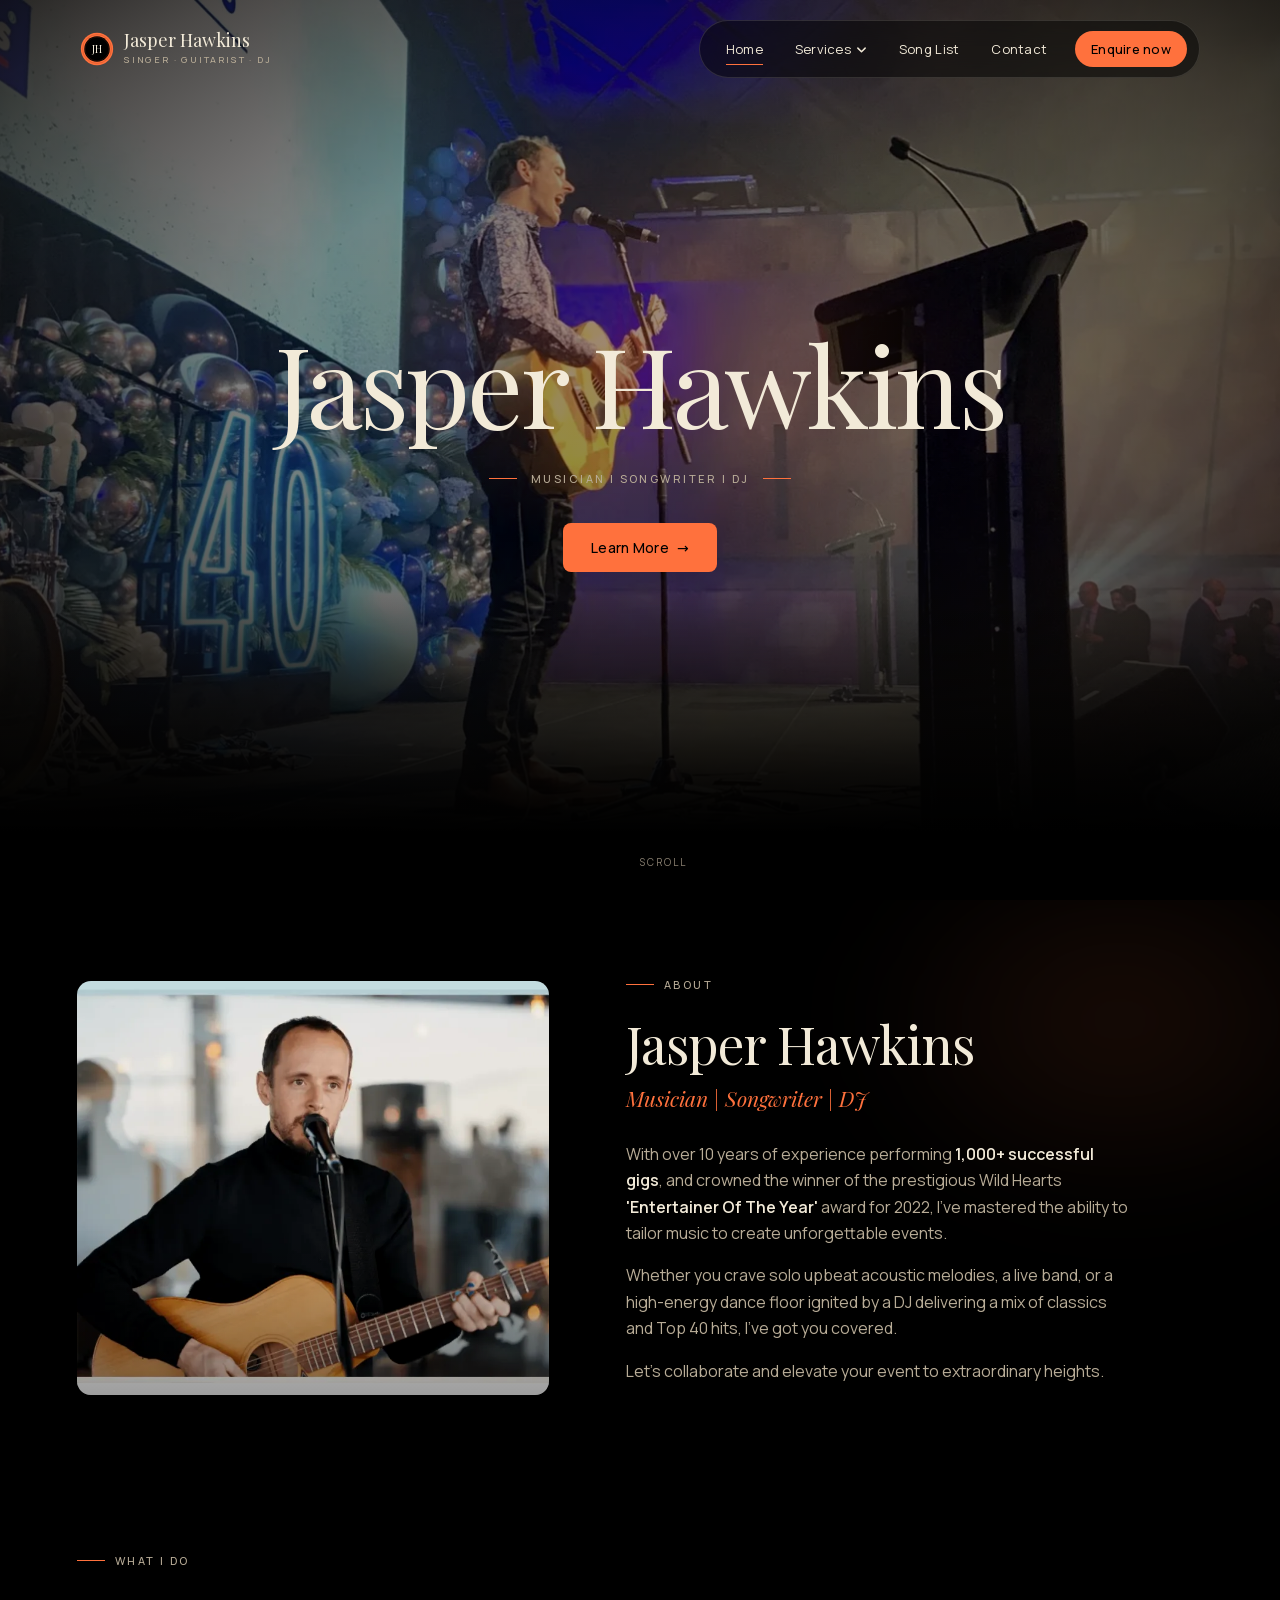
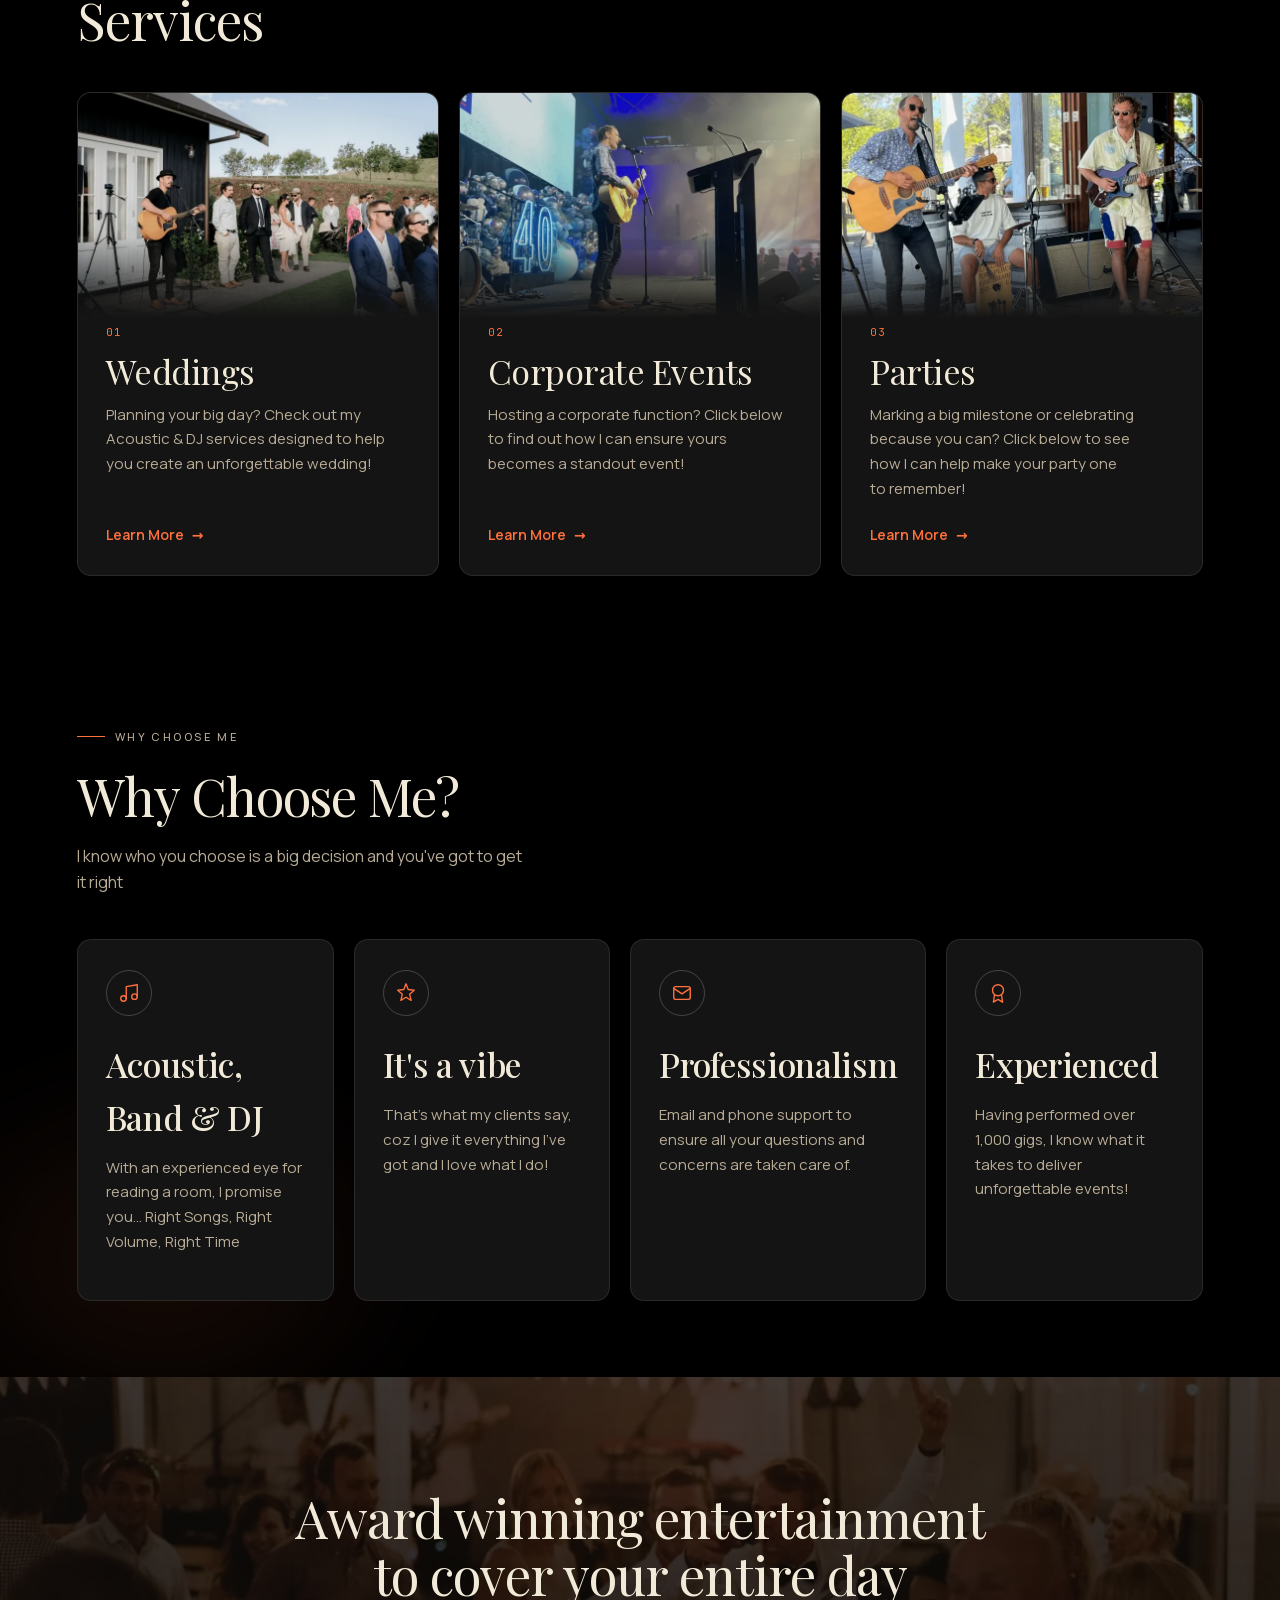
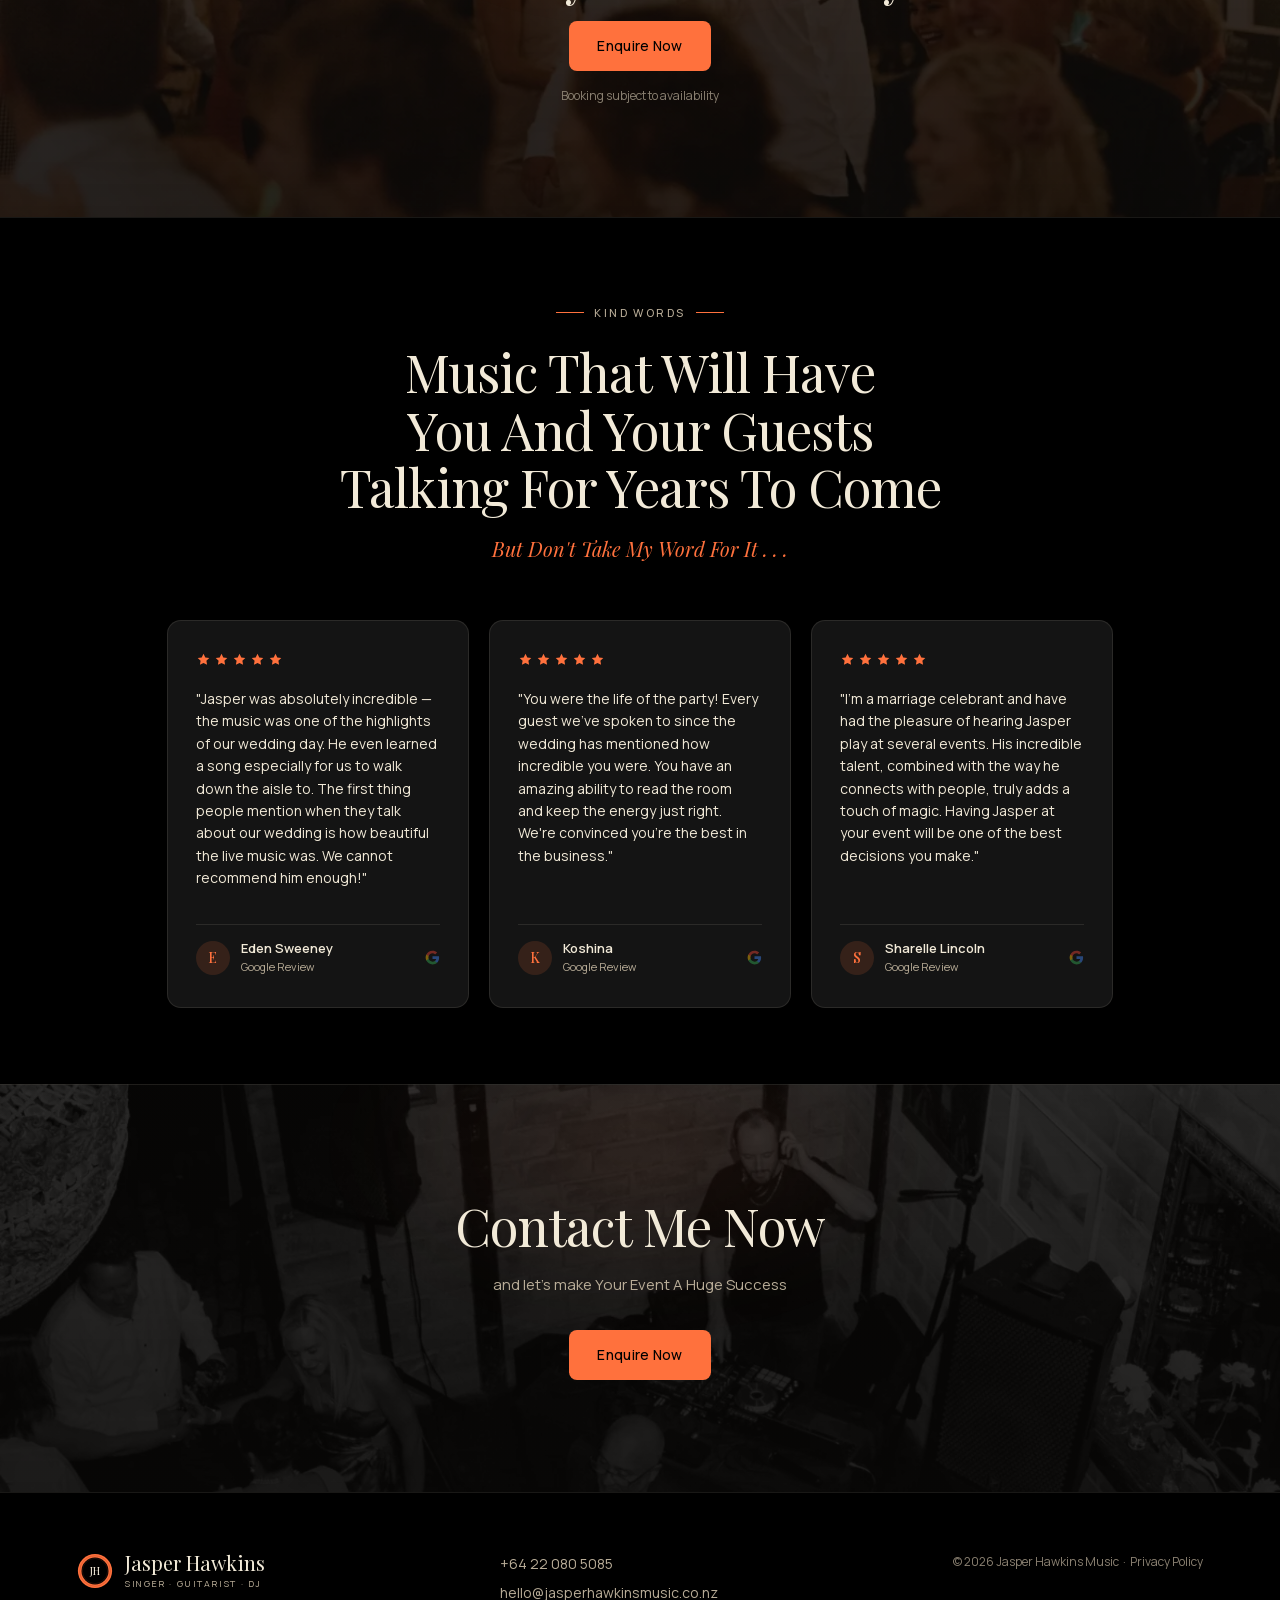
==== index.html @ 2e458d3f "Fire SubmitApplication alongside Lead on enquiry Events Manager shows a SubmitApplication event on t" ====
<!DOCTYPE html>
<html lang="en">
<head>
  <meta charset="UTF-8">
  <meta name="viewport" content="width=device-width, initial-scale=1.0">
  <title>Jasper Hawkins Music · Musician | Songwriter | DJ</title>
  <meta name="description" content="Live wedding and event music across Auckland and New Zealand — solo acoustic, guitar and vocals, plus DJ sets to keep the dance floor full. Check your date.">
  <link rel="canonical" href="https://www.jasperhawkinsmusic.co.nz/">
  <meta property="og:type" content="website">
  <meta property="og:site_name" content="Jasper Hawkins Music">
  <meta property="og:title" content="Jasper Hawkins Music · Musician | Songwriter | DJ">
  <meta property="og:description" content="Live wedding and event music across Auckland and New Zealand — solo acoustic, guitar and vocals, plus DJ sets to keep the dance floor full. Check your date.">
  <meta property="og:url" content="https://www.jasperhawkinsmusic.co.nz/">
  <meta property="og:image" content="https://www.jasperhawkinsmusic.co.nz/assets/photos/jas-acoustic-mudbrick.webp">
  <meta property="og:locale" content="en_NZ">
  <meta name="twitter:card" content="summary_large_image">
  <meta name="twitter:title" content="Jasper Hawkins Music · Musician | Songwriter | DJ">
  <meta name="twitter:description" content="Live wedding and event music across Auckland and New Zealand — solo acoustic, guitar and vocals, plus DJ sets to keep the dance floor full. Check your date.">
  <meta name="twitter:image" content="https://www.jasperhawkinsmusic.co.nz/assets/photos/jas-acoustic-mudbrick.webp">
  <link rel="icon" href="/favicon.svg" type="image/svg+xml">
  <link rel="preload" as="image" href="assets/photos/oldsite/corporate-hero.webp" fetchpriority="high">
  <link rel="stylesheet" href="assets/colors_and_type.css?v=4">
  <link rel="stylesheet" href="assets/design-system.css?v=4">
  <style>

    *, *::before, *::after { box-sizing: border-box; margin: 0; padding: 0; }
    .skip-link {
      position: absolute; left: -9999px; top: 0; z-index: 999;
      background: var(--ember); color: #fff; font-family: var(--font-sans);
      font-size: 14px; font-weight: 600; padding: 12px 20px;
      border-radius: 0 0 8px 0; text-decoration: none;
    }
    .skip-link:focus { left: 0; }
    html { scroll-behavior: smooth; -webkit-text-size-adjust: 100%; text-size-adjust: 100%; }
    body { background: var(--ink); }

    /* ── Nav ─────────────────────────────────────────────────── */
    .site-nav {
      position: fixed;
      top: 0; left: 0; right: 0;
      z-index: 100;
      padding: 16px 24px;
      display: flex;
      justify-content: space-between;
      align-items: center;
      will-change: transform;
      transition: transform 260ms cubic-bezier(.4,0,.2,1),
                  opacity 260ms cubic-bezier(.4,0,.2,1),
                  background var(--dur) var(--ease),
                  backdrop-filter var(--dur) var(--ease);
    }
    .site-nav.scrolled {
      background: rgba(12, 10, 8, 0.92);
      backdrop-filter: blur(20px);
      -webkit-backdrop-filter: blur(20px);
      border-bottom: 1px solid var(--hairline);
    }
    #site-nav.nav-hidden {
      transform: translateY(-115%);
      opacity: 0;
      pointer-events: none;
    }
    .float-cta {
      position: fixed;
      bottom: 24px; right: 24px;
      z-index: 95;
      display: inline-flex; align-items: center; gap: 8px;
      padding: 13px 22px;
      background: var(--ember); color: var(--ink);
      font-family: var(--font-sans); font-size: 14px; font-weight: 600;
      border-radius: var(--r-pill);
      box-shadow: var(--shadow-float, 0 10px 30px rgba(255,113,61,0.42));
      text-decoration: none;
      opacity: 0; transform: translateY(14px); pointer-events: none;
      transition: opacity .32s ease, transform .32s cubic-bezier(.4,0,.2,1), background .18s;
    }
    .float-cta.show { opacity: 1; transform: none; pointer-events: auto; }
    .float-cta:hover { background: var(--ember-glow); }
    @media (max-width: 600px) {
      .float-cta { bottom: 18px; right: 18px; padding: 12px 20px; font-size: 13px; }
    }
    @media (prefers-reduced-motion: reduce) {
      .site-nav { transition: background var(--dur) var(--ease), backdrop-filter var(--dur) var(--ease); }
    }
    .nav-brand {
      display: flex;
      align-items: center;
      gap: 10px;
      text-decoration: none;
      color: var(--bone);
      position: relative;
      z-index: 101;
    }
    .nav-wordmark {
      font-family: var(--font-serif);
      font-weight: 400;
      font-size: 16px;
      line-height: 1;
      color: var(--bone);
    }
    .nav-descriptor {
      font-family: var(--font-sans);
      font-size: 8px;
      letter-spacing: 0.2em;
      text-transform: uppercase;
      color: var(--bone-mute);
      font-weight: 500;
      margin-top: 4px;
    }
    .nav-hamburger {
      background: none;
      border: none;
      padding: 8px;
      cursor: pointer;
      display: flex;
      flex-direction: column;
      gap: 5px;
      touch-action: manipulation;
      position: relative;
      z-index: 101;
    }
    .nav-hamburger span {
      display: block;
      width: 24px;
      height: 1.5px;
      background: var(--bone);
      border-radius: 1px;
      transition: transform 280ms var(--ease), opacity 200ms var(--ease);
    }
    .nav-hamburger.is-open span:nth-child(1) { transform: translateY(6.5px) rotate(45deg); }
    .nav-hamburger.is-open span:nth-child(2) { opacity: 0; transform: scaleX(0); }
    .nav-hamburger.is-open span:nth-child(3) { transform: translateY(-6.5px) rotate(-45deg); }
    .nav-menu {
      position: fixed;
      inset: 0;
      z-index: 99;
      background: var(--ink);
      display: flex;
      flex-direction: column;
      padding: 108px 32px 56px;
      pointer-events: none;
      visibility: hidden;
      opacity: 0;
      transform: translateX(6%);
      transition: opacity 300ms var(--ease), transform 300ms var(--ease);
    }
    .nav-menu.is-open { visibility: visible; opacity: 1; transform: translateX(0); pointer-events: auto; }
    .nav-menu-links { display: flex; flex-direction: column; flex: 1; }
    .nav-menu-links a {
      font-family: var(--font-serif);
      font-weight: 400;
      font-size: clamp(30px, 8vw, 44px);
      line-height: 1;
      color: var(--bone);
      text-decoration: none;
      padding: 16px 0;
      border-bottom: 1px solid var(--hairline);
      display: block;
      opacity: 0;
      transform: translateY(14px);
      transition: opacity 260ms var(--ease), transform 260ms var(--ease), color 160ms var(--ease);
    }
    .nav-menu-links a:first-child { border-top: 1px solid var(--hairline); }
    .nav-menu-links a[aria-current="page"] { color: var(--ember); }
    .nav-menu.is-open .nav-menu-links a:nth-child(1) { opacity:1; transform:translateY(0); transition-delay:60ms; }
    .nav-menu.is-open .nav-menu-links a:nth-child(2) { opacity:1; transform:translateY(0); transition-delay:110ms; }
    .nav-menu.is-open .nav-menu-links a:nth-child(3) { opacity:1; transform:translateY(0); transition-delay:160ms; }
    .nav-menu.is-open .nav-menu-links a:nth-child(4) { opacity:1; transform:translateY(0); transition-delay:210ms; }
    .nav-menu.is-open .nav-menu-links a:nth-child(5) { opacity:1; transform:translateY(0); transition-delay:260ms; }
    .nav-menu-cta {
      display: block; background: var(--ember); color: var(--ink);
      text-align: center; padding: 18px; border-radius: var(--r-input);
      font-family: var(--font-sans); font-size: 16px; font-weight: 500;
      text-decoration: none; margin-top: 32px; touch-action: manipulation;
      opacity: 0; transform: translateY(10px);
      transition: opacity 260ms var(--ease), transform 260ms var(--ease), background 180ms var(--ease);
    }
    .nav-menu.is-open .nav-menu-cta { opacity:1; transform:translateY(0); transition-delay:310ms; }
    .nav-menu-cta:hover { background: var(--ember-glow); }
    .nav-menu-note {
      text-align: center; font-family: var(--font-sans); font-size: 12px;
      color: var(--bone-faint); margin-top: 12px; opacity: 0;
      transition: opacity 260ms var(--ease);
    }
    .nav-menu.is-open .nav-menu-note { opacity:1; transition-delay:340ms; }
    .nav-pill { display: none; }
    /* ── Services dropdown: mobile accordion ── */
    .nav-menu-group { border-bottom: 1px solid var(--hairline); opacity: 0; transform: translateY(14px); transition: opacity 260ms var(--ease), transform 260ms var(--ease); }
    .nav-menu.is-open .nav-menu-group { opacity: 1; transform: translateY(0); transition-delay: 110ms; }
    .nav-menu-group-trigger { width: 100%; background: none; border: 0; cursor: pointer; font-family: var(--font-serif); font-weight: 400; font-size: clamp(30px, 8vw, 44px); line-height: 1; color: var(--bone); text-align: left; padding: 16px 0; display: flex; align-items: center; justify-content: space-between; gap: 12px; }
    .nav-menu-group-trigger .nmg-caret { font-size: 0.42em; color: var(--ember); transition: transform 260ms var(--ease); }
    .nav-menu-group.is-open .nav-menu-group-trigger { color: var(--ember); }
    .nav-menu-group.is-open .nav-menu-group-trigger .nmg-caret { transform: rotate(180deg); }
    .nav-menu-sub { overflow: hidden; max-height: 0; transition: max-height 340ms var(--ease); }
    .nav-menu-group.is-open .nav-menu-sub { max-height: 260px; }
    .nav-menu-sub a { opacity: 1 !important; transform: none !important; font-family: var(--font-serif); font-weight: 400; font-size: clamp(22px, 6vw, 30px); color: var(--bone-mute); padding: 13px 0 13px 22px; border-bottom: 1px solid var(--hairline); display: block; text-decoration: none; }
    .nav-menu-sub a:last-child { border-bottom: 0; }
    .nav-menu-sub a[aria-current="page"] { color: var(--ember); }

    /* ── Services dropdown: desktop ── */
    @media (min-width: 1024px) {
      .nav-dd { position: relative; display: flex; align-items: center; }
      .nav-dd-trigger { font-family: var(--font-sans); font-size: 13px; color: var(--bone); letter-spacing: 0.02em; background: none; border: 0; cursor: pointer; padding: 6px 4px; display: inline-flex; align-items: center; gap: 5px; position: relative; white-space: nowrap; }
      .nav-dd-caret { transition: transform 240ms var(--ease); }
      .nav-dd:hover .nav-dd-caret, .nav-dd.is-open .nav-dd-caret { transform: rotate(180deg); }
      .nav-dd-trigger::after { content: ""; position: absolute; left: 4px; right: 20px; bottom: 0; height: 1px; background: var(--ember); transform: scaleX(0); transform-origin: left; transition: transform var(--dur) var(--ease); }
      .nav-dd:hover .nav-dd-trigger::after, .nav-dd-trigger.is-active::after { transform: scaleX(1); }
      .nav-dd-trigger.is-active { color: var(--ember); }
      .nav-dd-menu { position: absolute; top: calc(100% + 14px); left: 50%; transform: translateX(-50%) translateY(-6px); min-width: 176px; background: rgba(12, 11, 10, 0.96); backdrop-filter: blur(20px); -webkit-backdrop-filter: blur(20px); border: 1px solid rgba(242, 234, 216, 0.14); border-radius: 14px; padding: 8px; display: flex; flex-direction: column; gap: 2px; opacity: 0; pointer-events: none; transition: opacity 200ms var(--ease), transform 200ms var(--ease); box-shadow: 0 20px 50px rgba(0, 0, 0, 0.5); }
      .nav-dd-menu::before { content: ""; position: absolute; left: 0; right: 0; top: -14px; height: 14px; }
      .nav-dd:hover .nav-dd-menu, .nav-dd.is-open .nav-dd-menu { opacity: 1; pointer-events: auto; transform: translateX(-50%) translateY(0); }
      .nav-dd-menu a { font-family: var(--font-sans); font-size: 13px; color: var(--bone-mute); padding: 9px 14px; border-radius: 8px; white-space: nowrap; text-decoration: none; transition: background 160ms, color 160ms; }
      .nav-dd-menu a::after { display: none !important; }
      .nav-dd-menu a:hover { background: rgba(255, 113, 61, 0.12); color: var(--bone); }
      .nav-dd-menu a[aria-current="page"] { color: var(--ember); }
    }

    @media (min-width: 1024px) {
      .site-nav       { padding: 20px 80px; }
      .nav-hamburger  { display: none; }
      .nav-wordmark   { font-size: 18px; }
      .nav-descriptor { font-size: 9px; }
      .nav-pill {
        display: flex;
        align-items: center;
        gap: 24px;
        background: rgba(0, 0, 0, 0.5);
        backdrop-filter: blur(20px);
        -webkit-backdrop-filter: blur(20px);
        border: 1px solid rgba(242, 234, 216, 0.14);
        border-radius: var(--r-pill);
        padding: 10px 12px 10px 22px;
      }
      .nav-pill a {
        font-family: var(--font-sans);
        font-size: 13px;
        color: var(--bone);
        letter-spacing: 0.02em;
        text-decoration: none;
        padding: 6px 4px;
        position: relative;
        white-space: nowrap;
      }
      .nav-pill a::after {
        content: "";
        position: absolute;
        left: 4px; right: 4px; bottom: 0;
        height: 1px;
        background: var(--ember);
        transform: scaleX(0);
        transform-origin: left;
        transition: transform var(--dur) var(--ease);
      }
      .nav-pill a:hover::after,
      .nav-pill a[aria-current="page"]::after { transform: scaleX(1); }
      .nav-pill .nav-cta {
        background: var(--ember);
        color: var(--ink);
        border: 0;
        padding: 8px 16px;
        border-radius: var(--r-pill);
        font-family: var(--font-sans);
        font-size: 13px;
        font-weight: 500;
        text-decoration: none;
        cursor: pointer;
        white-space: nowrap;
        transition: background var(--dur-fast) var(--ease);
      }
      .nav-pill .nav-cta::after { display: none; }
      .nav-pill .nav-cta:hover { background: var(--ember-glow); }
    }

    /* ── Hero — full-bleed photo, centred name ───────────────── */
    .hero {
      position: relative;
      height: 100vh;
      height: 100svh;
      min-height: 560px;
      display: flex;
      align-items: center;
      justify-content: center;
      background: var(--ink);
      overflow: hidden;
    }
    .hero-photo {
      position: absolute; inset: 0; z-index: 0; overflow: hidden;
    }
    .hero-photo img {
      width: 100%; height: 100%;
      object-fit: cover; object-position: center 30%;
      filter: var(--filter-photo);
      /* Simply visible. It was opacity:0 until JS added .loaded, which made the
         largest element on the page invisible at first paint — Google could
         not identify a Largest Contentful Paint and refused to score
         Performance at all. A fade was tried first, but anything that defers
         the paint (a CSS animation included) risks the same failure, and a
         700ms fade on a background photo is not worth that. */
      opacity: 1;
    }
    .hero-photo img.loaded { opacity: 1; }
    .hero-scrim {
      position: absolute; inset: 0; z-index: 1;
      background: rgba(0,0,0,0.44);
      pointer-events: none;
    }
    .hero-spot {
      position: absolute; inset: 0; z-index: 2;
      background: var(--gradient-spotlight);
      pointer-events: none;
    }
    .hero-melt {
      position: absolute; left: 0; right: 0; bottom: 0; height: 34%;
      z-index: 3;
      background: linear-gradient(to top, var(--ink) 0%, var(--ink) 22%, transparent 100%);
      pointer-events: none;
    }
    .hero-content {
      position: relative; z-index: 4;
      text-align: center;
      padding: 0 var(--gutter);
      max-width: 900px;
    }
    .hero-name {
      font-family: var(--font-serif);
      font-weight: 400;
      font-size: clamp(52px, 10vw, 112px);
      line-height: 0.98;
      letter-spacing: -0.025em;
      color: var(--bone);
      margin-bottom: 22px;
      text-wrap: balance;
    }
    .hero-role {
      font-family: var(--font-sans);
      font-size: var(--font-eyebrow);
      font-weight: 500;
      letter-spacing: var(--track-eyebrow);
      text-transform: uppercase;
      color: var(--bone-mute);
      display: inline-flex; align-items: center; gap: 14px;
      margin-bottom: 36px;
    }
    .hero-role::before, .hero-role::after {
      content: ""; width: 28px; height: 1px; background: var(--ember); flex-shrink: 0;
    }
    .hero-ctas { display: flex; justify-content: center; }
    .hero-scroll-hint {
      position: absolute; bottom: 30px; left: 50%; transform: translateX(-50%);
      z-index: 4;
      font-family: var(--font-sans); font-size: 10px;
      letter-spacing: 0.2em; text-transform: uppercase;
      color: var(--bone-faint);
    }
    @media (max-width: 600px) {
      .hero-role { gap: 10px; letter-spacing: 0.16em; }
      .hero-role::before, .hero-role::after { width: 18px; }
    }

    /* ── Shared section utilities ────────────────────────────── */
    .s-eyebrow {
      font-family: var(--font-sans);
      font-size: var(--font-eyebrow);
      font-weight: 500;
      letter-spacing: var(--track-eyebrow);
      text-transform: uppercase;
      color: var(--bone-mute);
      display: flex;
      align-items: center;
      gap: 10px;
      margin-bottom: var(--h-eyebrow-mb);
    }
    .s-eyebrow::before {
      content: "";
      display: block;
      width: 28px; height: 1px;
      background: var(--ember);
      flex-shrink: 0;
    }
    .s-eyebrow.centered { justify-content: center; }
    .s-eyebrow.centered::after {
      content: ""; display: block; width: 28px; height: 1px;
      background: var(--ember); flex-shrink: 0;
    }

    [data-reveal] {
      opacity: 0;
      transform: translateY(20px);
      transition: opacity 480ms var(--ease), transform 480ms var(--ease);
    }
    [data-reveal].is-visible { opacity: 1; transform: translateY(0); }
    [data-reveal][data-delay="1"] { transition-delay: 80ms; }
    [data-reveal][data-delay="2"] { transition-delay: 160ms; }
    [data-reveal][data-delay="3"] { transition-delay: 240ms; }

    /* The staggered entrance used to wait for JS to add .loaded. That left
       everything above the fold unpainted until the main script had run,
       which is how the page ended up with no Largest Contentful Paint
       candidate at all. Same effect, driven by CSS, with each element's
       delay set inline from its original data-load value. */
    @keyframes loadIn { to { transform: translateY(0); } }
    [data-load] {
      /* Deliberately NOT opacity:0. Anything above the fold that starts
         invisible cannot be a Largest Contentful Paint candidate, and if
         nothing above the fold qualifies, Google reports NO_LCP and refuses
         to score Performance at all. The slide is kept; the fade is not
         worth an unmeasurable page. */
      opacity: 1;
      transform: translateY(16px);
      animation: loadIn 640ms var(--ease) forwards;
    }
    [data-load].loaded { opacity: 1; transform: translateY(0); }
    @media (prefers-reduced-motion: reduce) {
      [data-load] { animation: none; opacity: 1; transform: none; }
    }

    .btn-primary {
      display: inline-flex;
      align-items: center;
      gap: 8px;
      background: var(--ember);
      color: var(--ink);
      font-family: var(--font-sans);
      font-size: 14px;
      font-weight: 500;
      letter-spacing: 0.02em;
      padding: 14px 28px;
      border-radius: var(--r-input);
      border: none;
      text-decoration: none;
      cursor: pointer;
      touch-action: manipulation;
      transition: background 180ms var(--ease), transform 180ms var(--ease), box-shadow 180ms var(--ease);
    }
    .btn-primary:hover { background: var(--ember-glow); transform: translateY(-1px); box-shadow: 0 6px 24px rgba(255,113,61,0.28); }
    .btn-primary:active { background: var(--ember); transform: translateY(1px); box-shadow: none; }
    .btn-primary .arr { display: inline-block; transition: transform 180ms var(--ease); }
    .btn-primary:hover .arr { transform: translateX(3px); }

    /* ── About ───────────────────────────────────────────────── */
    .section-about { background: var(--ink); position: relative; overflow: hidden; }
    .section-about::before {
      content: "";
      position: absolute;
      top: -80px; right: -120px;
      width: 560px; height: 400px;
      background: radial-gradient(ellipse at center, rgba(255,113,61,0.10) 0%, transparent 70%);
      filter: blur(48px);
      pointer-events: none;
    }
    .about-inner {
      position: relative; z-index: 1;
      max-width: var(--container-wide);
      margin: 0 auto;
      padding: var(--section-standard) var(--gutter);
      display: grid;
      grid-template-columns: 1fr;
      gap: 40px;
      align-items: center;
    }
    .about-photo {
      position: relative;
      border-radius: var(--r-card);
      overflow: hidden;
      box-shadow: 0 30px 70px rgba(0,0,0,0.45);
    }
    .about-photo img {
      display: block;
      width: 100%;
      height: clamp(320px, 46vh, 560px);
      object-fit: cover;
      object-position: center 20%;
      transform: scale(1.06);   /* crop out the baked-in pale border from the original */
      filter: var(--filter-photo-warm);
    }
    .about-photo::after {
      content: "";
      position: absolute; inset: 0;
      background: linear-gradient(to top, rgba(0,0,0,0.35) 0%, transparent 40%);
      pointer-events: none;
    }
    .about-heading {
      font-family: var(--font-serif);
      font-weight: 400;
      font-size: var(--font-h2);
      line-height: var(--lh-tight);
      letter-spacing: var(--track-tight);
      color: var(--bone);
      margin-bottom: 10px;
    }
    .about-role {
      font-family: var(--font-serif);
      font-style: italic;
      font-size: clamp(17px, 1.8vw, 21px);
      color: var(--ember);
      margin-bottom: 26px;
    }
    .about-text {
      font-family: var(--font-sans);
      font-size: var(--font-body);
      line-height: var(--lh-body);
      color: var(--bone-mute);
      max-width: 56ch;
    }
    .about-text + .about-text { margin-top: 16px; }
    .about-text strong { color: var(--bone); font-weight: 600; }
    @media (min-width: 900px) {
      .about-inner { grid-template-columns: 0.9fr 1.1fr; gap: clamp(48px, 6vw, 88px); }
    }

    /* ── Services ────────────────────────────────────────────── */
    .section-services { background: var(--ink); }
    .services-inner {
      max-width: var(--container-wide);
      margin: 0 auto;
      padding: var(--section-standard) var(--gutter);
    }
    .services-heading {
      font-family: var(--font-serif);
      font-weight: 400;
      font-size: var(--font-h2);
      line-height: var(--lh-tight);
      letter-spacing: var(--track-tight);
      color: var(--bone);
      margin-bottom: 44px;
    }
    .services-grid {
      display: grid;
      grid-template-columns: 1fr;
      gap: 20px;
    }
    @media (min-width: 700px) {
      .services-grid { grid-template-columns: repeat(3, 1fr); }
    }
    .svc-card {
      background: var(--ink-soft);
      border: 1px solid var(--hairline);
      border-radius: var(--r-card);
      overflow: hidden;
      display: flex;
      flex-direction: column;
      transition: border-color .25s var(--ease), transform .25s var(--ease), box-shadow .25s var(--ease);
    }
    .svc-card:hover {
      border-color: rgba(255,113,61,0.45);
      transform: translateY(-4px);
      box-shadow: 0 0 40px rgba(255,113,61,0.10);
    }
    .svc-photo { position: relative; aspect-ratio: 16 / 10; overflow: hidden; }
    .svc-photo img {
      width: 100%; height: 100%;
      object-fit: cover; object-position: center 30%;
      transform: scale(1.1);   /* crop out the baked-in pale border from the originals */
      filter: var(--filter-photo);
      transition: transform 600ms var(--ease);
    }
    .svc-card:hover .svc-photo img { transform: scale(1.15); }
    .svc-photo::after {
      content: "";
      position: absolute; inset: 0;
      background: linear-gradient(to top, var(--ink-soft) 0%, transparent 36%);
      pointer-events: none;
    }
    .svc-body {
      padding: 6px 28px 30px;
      display: flex;
      flex-direction: column;
      flex: 1;
    }
    .svc-num {
      font-family: var(--font-mono);
      font-size: 11px;
      color: var(--ember);
      letter-spacing: 0.1em;
      margin-bottom: 12px;
    }
    .svc-title {
      font-family: var(--font-serif);
      font-weight: 400;
      font-size: var(--font-h3);
      line-height: var(--lh-tight);
      letter-spacing: -0.015em;
      color: var(--bone);
      margin-bottom: var(--h3-mb);
    }
    .svc-text {
      font-family: var(--font-sans);
      font-size: var(--font-sm);
      line-height: var(--lh-body);
      color: var(--bone-mute);
      flex: 1;
      margin-bottom: 22px;
    }
    .svc-link {
      display: inline-flex;
      align-items: center;
      gap: 8px;
      font-family: var(--font-sans);
      font-size: 14px;
      font-weight: 600;
      color: var(--ember);
      text-decoration: none;
      align-self: flex-start;
    }
    .svc-link .arr { display: inline-block; transition: transform 180ms var(--ease); }
    .svc-link:hover .arr { transform: translateX(4px); }

    /* ── Why Choose Me ───────────────────────────────────────── */
    .section-why { background: var(--ink); position: relative; overflow: hidden; }
    .section-why::after {
      content: "";
      position: absolute;
      bottom: -80px; left: -120px;
      width: 560px; height: 400px;
      background: radial-gradient(ellipse at center, rgba(255,113,61,0.10) 0%, transparent 70%);
      filter: blur(48px);
      pointer-events: none;
    }
    .why-inner {
      position: relative; z-index: 1;
      max-width: var(--container-wide);
      margin: 0 auto;
      padding: var(--section-standard) var(--gutter);
    }
    .why-heading {
      font-family: var(--font-serif);
      font-weight: 400;
      font-size: var(--font-h2);
      line-height: var(--lh-tight);
      letter-spacing: var(--track-tight);
      color: var(--bone);
      margin-bottom: var(--h2-mb);
    }
    .why-sub {
      font-family: var(--font-sans);
      font-size: var(--font-body);
      line-height: var(--lh-body);
      color: var(--bone-mute);
      max-width: 52ch;
      margin-bottom: 44px;
    }
    .why-grid {
      display: grid;
      grid-template-columns: 1fr;
      gap: 16px;
    }
    @media (min-width: 640px)  { .why-grid { grid-template-columns: 1fr 1fr; gap: 20px; } }
    @media (min-width: 1024px) { .why-grid { grid-template-columns: repeat(4, 1fr); } }
    .why-card {
      background: var(--ink-soft);
      border: 1px solid var(--hairline);
      border-radius: var(--r-card);
      padding: 30px 28px;
      transition: border-color .2s var(--ease), transform .2s var(--ease);
    }
    .why-card:hover { border-color: var(--hairline-strong); transform: translateY(-3px); }
    .why-ic {
      width: 46px; height: 46px; border-radius: 50%;
      border: 1px solid var(--hairline-strong);
      display: flex; align-items: center; justify-content: center;
      color: var(--ember); flex-shrink: 0;
      margin-bottom: 22px;
    }
    .why-ic svg { width: 22px; height: 22px; }
    .why-card-title {
      font-family: var(--font-serif);
      font-weight: 500;
      font-size: var(--font-h3);
      letter-spacing: -0.01em;
      color: var(--bone);
      margin-bottom: var(--h3-mb);
    }
    .why-card-body {
      font-family: var(--font-sans);
      font-size: var(--font-sm);
      line-height: var(--lh-body);
      color: var(--bone-mute);
    }

    /* ── CTA band (mid + final) ──────────────────────────────── */
    .section-cta-band {
      /* photo background with a dark overlay so the text stays readable (live-site style) */
      background:
        linear-gradient(rgba(8,7,6,0.70), rgba(8,7,6,0.78)),
        url('assets/photos/jas-dj.webp') center 35% / cover no-repeat;
      background-attachment: scroll;
      padding: var(--section-feature) var(--gutter);
      text-align: center;
      position: relative;
      overflow: hidden;
    }
    /* Distinct dance-floor photo per band so they don't repeat the same DJ shot */
    .section-cta-band.band-day {
      background:
        linear-gradient(rgba(8,7,6,0.80), rgba(8,7,6,0.88)),
        url('assets/photos/cta-2.webp?v=2') center 42% / cover no-repeat;
    }
    .section-cta-band.band-contact {
      background:
        linear-gradient(rgba(8,7,6,0.80), rgba(8,7,6,0.88)),
        url('assets/photos/wedding-reception.webp?v=2') center 42% / cover no-repeat;
    }
    .section-cta-band::before {
      content: "";
      position: absolute;
      top: -100px; left: 50%; transform: translateX(-50%);
      width: 600px; height: 320px;
      background: radial-gradient(ellipse at center, rgba(255,113,61,0.08) 0%, transparent 70%);
      filter: blur(40px);
      pointer-events: none;
    }
    .cta-band-inner {
      position: relative; z-index: 1;
      max-width: var(--container-narrow);
      margin: 0 auto;
      display: flex;
      flex-direction: column;
      align-items: center;
    }
    .cta-band-heading {
      font-family: var(--font-serif);
      font-weight: 400;
      font-size: var(--font-h2);
      line-height: var(--lh-tight);
      letter-spacing: var(--track-tight);
      color: var(--bone);
      margin-bottom: var(--h2-mb);
      text-wrap: balance;
    }
    .cta-band-sub {
      font-family: var(--font-sans);
      font-size: 15px;
      line-height: 1.7;
      color: var(--bone-mute);
      margin-bottom: 32px;
      max-width: 46ch;
    }
    .cta-band-sub em { color: inherit; font-style: normal; }
    .cta-band-note {
      margin-top: 16px;
      font-family: var(--font-sans);
      font-size: 12px;
      color: var(--bone-faint);
    }

    /* ── Social proof / reviews ──────────────────────────────── */
    .section-reviews {
      background: var(--ink);
      padding: var(--section-standard) 0;
      border-top: 1px solid var(--hairline);
    }
    .reviews-container {
      max-width: 1100px;
      margin: 0 auto;
      padding: 0 var(--gutter);
    }
    .reviews-header {
      text-align: center;
      margin-bottom: 56px;
    }
    .reviews-headline {
      font-family: var(--font-serif);
      font-weight: 400;
      font-size: var(--font-h2);
      line-height: var(--lh-tight);
      letter-spacing: var(--track-tight);
      color: var(--bone);
      margin-bottom: var(--h2-mb);
      max-width: 22ch;
      margin-left: auto;
      margin-right: auto;
      text-wrap: balance;
    }
    .reviews-kicker {
      font-family: var(--font-serif);
      font-style: italic;
      font-size: clamp(16px, 1.8vw, 20px);
      color: var(--ember);
    }
    .reviews-grid {
      display: grid;
      grid-template-columns: 1fr;
      gap: 20px;
    }
    @media (min-width: 860px) { .reviews-grid { grid-template-columns: repeat(3, 1fr); } }
    .review-card {
      background: var(--ink-soft);
      border: 1px solid var(--hairline);
      border-radius: var(--r-card);
      padding: 32px 28px;
      display: flex;
      flex-direction: column;
      gap: 20px;
    }
    .card-stars { display: flex; gap: 3px; }
    .card-stars svg { width: 15px; height: 15px; }
    .card-quote {
      font-family: var(--font-sans);
      font-weight: 400;
      font-size: 14px;
      line-height: 1.6;
      color: var(--bone);
      flex: 1;
    }
    .card-footer {
      display: flex;
      align-items: center;
      gap: 11px;
      padding-top: 16px;
      border-top: 1px solid var(--hairline);
    }
    .card-avatar {
      width: 34px; height: 34px;
      border-radius: 50%;
      background: rgba(255, 113, 61, 0.14);
      display: flex;
      align-items: center;
      justify-content: center;
      flex-shrink: 0;
      font-family: var(--font-serif);
      font-size: 14px;
      color: var(--ember);
      font-weight: 500;
    }
    .card-reviewer-name {
      font-family: var(--font-sans);
      font-weight: 600;
      font-size: 13px;
      color: var(--bone);
      line-height: 1.2;
    }
    .card-reviewer-tag {
      font-family: var(--font-sans);
      font-size: 11px;
      color: var(--bone-mute);
      margin-top: 2px;
    }
    .card-google {
      width: 15px; height: 15px;
      margin-left: auto;
      flex-shrink: 0;
      opacity: 0.45;
    }
    @media (max-width: 639px) {
      .review-card { padding: 22px 20px; gap: 13px; border-radius: 12px; }
      .card-quote { font-size: 14px; line-height: 1.55; }
      .card-stars svg { width: 13px; height: 13px; }
      .card-footer { padding-top: 13px; gap: 10px; }
      .card-avatar { width: 30px; height: 30px; font-size: 13px; }
    }

    /* ── Footer ──────────────────────────────────────────────── */
    .site-footer {
      background: var(--ink);
      border-top: 1px solid var(--hairline);
      padding: var(--section-compact) var(--gutter) 40px;
    }
    .footer-inner {
      max-width: var(--container-wide);
      margin: 0 auto;
      display: flex;
      flex-direction: column;
      gap: 32px;
    }
    .footer-brand {
      display: flex;
      align-items: center;
      gap: 12px;
    }
    .footer-name {
      font-family: var(--font-serif);
      font-weight: 400;
      font-size: 20px;
      color: var(--bone);
      line-height: 1;
    }
    .footer-descriptor {
      font-family: var(--font-sans);
      font-size: 9px;
      letter-spacing: 0.2em;
      text-transform: uppercase;
      color: var(--bone-mute);
      margin-top: 4px;
    }
    .footer-contact {
      display: flex;
      flex-direction: column;
      gap: 8px;
    }
    .footer-contact a {
      font-family: var(--font-sans);
      font-size: 14px;
      color: var(--bone-mute);
      text-decoration: none;
      transition: color 180ms var(--ease);
    }
    .footer-contact a:hover { color: var(--ember); }
    .footer-copy {
      font-family: var(--font-sans);
      font-size: 12px;
      color: var(--bone-faint);
      padding-top: 24px;
      border-top: 1px solid var(--hairline);
    }
    @media (min-width: 1024px) {
      .footer-inner {
        flex-direction: row;
        justify-content: space-between;
        align-items: flex-start;
      }
      .footer-copy { border-top: none; padding-top: 0; }
    }

    /* ── Enquiry Off-Canvas ──────────────────────────────────── */
    .eq-scrim {
      position: fixed; inset: 0;
      background: rgba(0,0,0,0.72);
      z-index: 400;
      opacity: 0; pointer-events: none;
      transition: opacity 360ms ease;
    }
    .eq-scrim.is-open { opacity: 1; pointer-events: auto; }
    .eq-panel {
      position: fixed;
      top: 0; right: 0; bottom: 0;
      width: min(500px, 100vw);
      background: var(--ink-soft);
      border-left: 1px solid var(--hairline);
      z-index: 401;
      display: flex; flex-direction: column;
      transform: translateX(100%);
      visibility: hidden;
      transition: transform 420ms cubic-bezier(0.4, 0, 0.2, 1), visibility 0s linear 420ms;
    }
    .eq-panel.is-open { transform: translateX(0); visibility: visible; transition: transform 420ms cubic-bezier(0.4, 0, 0.2, 1), visibility 0s; }
    .eq-panel-head {
      display: flex; align-items: flex-start; justify-content: space-between; gap: 16px;
      padding: 28px 28px 22px;
      border-bottom: 1px solid var(--hairline);
      flex-shrink: 0;
    }
    .eq-eyebrow {
      font-family: var(--font-sans); font-size: 10px; font-weight: 500;
      letter-spacing: 0.2em; text-transform: uppercase; color: var(--ember);
      margin-bottom: 8px;
    }
    .eq-heading {
      font-family: var(--font-serif); font-weight: 400;
      font-size: 24px; line-height: 1.2; letter-spacing: -0.01em; color: var(--bone);
    }
    .eq-close {
      flex-shrink: 0; width: 34px; height: 34px; border-radius: 50%;
      background: rgba(255,255,255,0.06); border: 1px solid var(--hairline);
      color: var(--bone-mute); font-size: 20px; line-height: 1;
      display: flex; align-items: center; justify-content: center;
      cursor: pointer; margin-top: 2px;
      transition: background 180ms, color 180ms;
    }
    .eq-close:hover { background: rgba(255,255,255,0.12); color: var(--bone); }
    .eq-body {
      flex: 1; overflow-y: auto; padding: 24px 28px 40px;
      scrollbar-width: thin; scrollbar-color: rgba(255,255,255,0.08) transparent;
    }
    .eq-intro {
      font-family: var(--font-sans); font-size: 14px; line-height: 1.65;
      color: var(--bone-mute); margin-bottom: 24px;
    }
    .eq-privacy {
      font-family: var(--font-sans); font-size: 12px; line-height: 1.6;
      color: var(--bone-faint); margin: 14px 0 0;
    }
    .eq-privacy a { color: var(--bone-mute); text-decoration: underline; text-underline-offset: 2px; }
    .eq-privacy a:hover { color: var(--ember); }
    .eq-form { color-scheme: dark; }
    .eq-field { margin-bottom: 16px; }
    .eq-label {
      display: block; font-family: var(--font-sans);
      font-size: 11px; font-weight: 500;
      letter-spacing: 0.08em; text-transform: uppercase;
      color: var(--bone-mute); margin-bottom: 7px;
    }
    .eq-req { color: var(--ember); margin-left: 1px; }
    .eq-input, .eq-select, .eq-textarea {
      width: 100%; background: rgba(255,255,255,0.05);
      border: 1px solid var(--hairline); border-radius: var(--r-input);
      padding: 12px 14px;
      font-family: var(--font-sans); font-size: 14px; color: var(--bone);
      outline: none; -webkit-appearance: none; appearance: none;
      transition: border-color 200ms, box-shadow 200ms;
      /* Always-on: #202020 is exactly what rgba(255,255,255,0.05) renders as
         over the panel, so this changes nothing visually — but because the
         shadow is permanent, Chrome's autofill background has nothing to
         reveal. Chasing the :autofill pseudo-classes proved unreliable
         (Chrome fills email via a different state than a plain name), so the
         appearance is simply fixed instead of defended. */
      box-shadow: 0 0 0 1000px #202020 inset;
      -webkit-text-fill-color: var(--bone);
    }
    .eq-input::placeholder, .eq-textarea::placeholder { color: var(--bone-faint); opacity: 1; }

    /* iOS renders date inputs at its own compact size — force it to match the other fields */
    .eq-input[type="date"] {
      display: block;
      width: 100%;
      min-height: 42px;
      -webkit-appearance: none;
    }
    .eq-input[type="date"]::-webkit-date-and-time-value { text-align: left; }
    .eq-input:focus, .eq-select:focus, .eq-textarea:focus {
      border-color: var(--ember);
      /* Ring plus the permanent inset fill — dropping the inset here would
         let the autofill background back in the moment a field is focused. */
      box-shadow: 0 0 0 3px rgba(255,113,61,0.12), 0 0 0 1000px #202020 inset;
    }

    .eq-select {
      cursor: pointer;
      background-image: url("data:image/svg+xml,%3Csvg xmlns='http://www.w3.org/2000/svg' width='12' height='7' fill='none'%3E%3Cpath d='M1 1l5 5 5-5' stroke='%23B8AC97' stroke-width='1.5' stroke-linecap='round' stroke-linejoin='round'/%3E%3C/svg%3E");
      background-repeat: no-repeat; background-position: right 14px center; padding-right: 38px;
    }
    .eq-select option { background: #1f1f1f; }
    .eq-textarea { resize: vertical; min-height: 96px; line-height: 1.6; }
    .eq-submit {
      width: 100%; justify-content: center; display: inline-flex; align-items: center; gap: 8px;
      background: var(--ember); color: var(--ink);
      font-family: var(--font-sans); font-size: 14px; font-weight: 500; letter-spacing: 0.02em;
      padding: 15px; margin-top: 4px; border: none; box-shadow: none; background-image: none; outline: none; border-radius: 8px;
      cursor: pointer; touch-action: manipulation; text-decoration: none;
      transition: background 180ms var(--ease), transform 180ms var(--ease), box-shadow 180ms var(--ease);
    }
    .eq-submit:hover { background: var(--ember-glow); transform: translateY(-1px); box-shadow: 0 6px 24px rgba(255,113,61,0.28); }
    .eq-submit:active { background: var(--ember); transform: translateY(1px); box-shadow: none; }

    /* ── Custom dropdown — on-brand replacement for the native select popup ── */
    .eqdd { position: relative; }
    .eqdd > select.eq-select { position: absolute; inset: 0; opacity: 0; pointer-events: none; }
    .eqdd-btn {
      width: 100%; text-align: left; cursor: pointer;
      background: rgba(255,255,255,0.05);
      border: 1px solid var(--hairline); border-radius: 8px;
      padding: 12px 38px 12px 14px;
      font-family: var(--font-sans); font-size: 14px; color: var(--bone);
      outline: none; -webkit-appearance: none; appearance: none;
      transition: border-color 200ms, box-shadow 200ms;
      background-image: url("data:image/svg+xml,%3Csvg xmlns='http://www.w3.org/2000/svg' width='12' height='7' fill='none'%3E%3Cpath d='M1 1l5 5 5-5' stroke='%23B8AC97' stroke-width='1.5' stroke-linecap='round' stroke-linejoin='round'/%3E%3C/svg%3E");
      background-repeat: no-repeat; background-position: right 14px center;
    }
    .eqdd-btn.placeholder { color: var(--bone-faint); }
    .eqdd.open .eqdd-btn, .eqdd-btn:focus { border-color: var(--ember); box-shadow: 0 0 0 3px rgba(255,113,61,0.12); }
    .eqdd-list {
      position: absolute; left: 0; right: 0; top: calc(100% + 6px);
      z-index: 30;
      background: #1c1c1c;
      border: 1px solid var(--hairline); border-radius: 10px;
      box-shadow: 0 24px 60px rgba(0,0,0,0.6);
      padding: 6px; margin: 0; list-style: none;
      max-height: 240px; overflow: auto;
      opacity: 0; transform: translateY(-6px); pointer-events: none;
      transition: opacity 180ms ease, transform 180ms ease;
    }
    .eqdd.open .eqdd-list { opacity: 1; transform: translateY(0); pointer-events: auto; }
    .eqdd-opt {
      padding: 10px 12px; border-radius: 6px; cursor: pointer;
      font-family: var(--font-sans); font-size: 14px; color: var(--bone-mute);
      transition: background 140ms, color 140ms;
    }
    .eqdd-opt:hover { background: rgba(255,113,61,0.12); color: var(--bone); }
    .eqdd-opt.selected { color: var(--ember); }
    /* ── Custom date picker (desktop only — phones keep the native one) ── */
    .eqcal { position: relative; }
    .eqcal-panel {
      position: absolute; left: 0; top: calc(100% + 6px);
      z-index: 40; width: 292px;
      background: #1c1c1c;
      border: 1px solid var(--hairline); border-radius: 12px;
      box-shadow: 0 24px 60px rgba(0,0,0,0.6);
      padding: 14px;
      opacity: 0; transform: translateY(-6px); pointer-events: none;
      transition: opacity 180ms ease, transform 180ms ease;
    }
    .eqcal.open .eqcal-panel { opacity: 1; transform: translateY(0); pointer-events: auto; }
    /* flip above the field when there's no room below — panel must never hang off-screen */
    .eqcal.up .eqcal-panel { top: auto; bottom: calc(100% + 6px); transform: translateY(6px); }
    .eqcal.up.open .eqcal-panel { transform: translateY(0); }
    .eqcal-head { display: flex; align-items: center; justify-content: space-between; margin-bottom: 10px; }
    .eqcal-month {
      font-family: var(--font-serif); font-size: 16px; color: var(--bone);
      letter-spacing: 0.01em;
    }
    .eqcal-nav {
      width: 30px; height: 30px; border-radius: 50%;
      background: rgba(255,255,255,0.05); border: 1px solid var(--hairline);
      color: var(--bone); cursor: pointer; font-size: 14px; line-height: 1;
      display: inline-flex; align-items: center; justify-content: center;
      transition: border-color 150ms, background 150ms;
    }
    .eqcal-nav:hover:not(:disabled) { border-color: var(--ember); background: rgba(255,113,61,0.10); }
    .eqcal-nav:disabled { opacity: 0.3; cursor: default; }
    .eqcal-grid { display: grid; grid-template-columns: repeat(7, 1fr); gap: 2px; }
    .eqcal-dow {
      font-family: var(--font-sans); font-size: 9px; font-weight: 600;
      letter-spacing: 0.12em; text-transform: uppercase;
      color: var(--bone-faint); text-align: center; padding: 6px 0 8px;
    }
    .eqcal-day {
      aspect-ratio: 1; border: none; background: none; border-radius: 8px;
      font-family: var(--font-sans); font-size: 13px; color: var(--bone-mute);
      cursor: pointer; transition: background 130ms, color 130ms;
    }
    .eqcal-day:hover:not(:disabled) { background: rgba(255,113,61,0.14); color: var(--bone); }
    .eqcal-day.today { color: var(--ember-glow); font-weight: 700; }
    .eqcal-day.selected { background: var(--ember); color: #000; font-weight: 700; }
    .eqcal-day:disabled { opacity: 0.22; cursor: default; }
    .eqcal-day.blank { visibility: hidden; }
    @media (min-width: 768px) {
      .eq-input[type="date"]::-webkit-calendar-picker-indicator { display: none; }
      .eq-input[type="date"] { cursor: pointer; }
    }
  </style>
  <script type="application/ld+json">
{
  "@context": "https://schema.org",
  "@type": [
    "LocalBusiness",
    "MusicGroup"
  ],
  "@id": "https://www.jasperhawkinsmusic.co.nz/#business",
  "name": "Jasper Hawkins Music",
  "url": "https://www.jasperhawkinsmusic.co.nz/",
  "email": "hello@jasperhawkinsmusic.co.nz",
  "telephone": "+64220805085",
  "image": "https://www.jasperhawkinsmusic.co.nz/assets/photos/jas-acoustic-mudbrick.webp",
  "logo": "https://www.jasperhawkinsmusic.co.nz/favicon.svg",
  "description": "Live wedding and event music across Auckland and New Zealand — acoustic guitar and vocals for ceremonies, plus DJ sets for the dance floor.",
  "priceRange": "$$",
  "address": {
    "@type": "PostalAddress",
    "addressCountry": "NZ",
    "addressRegion": "Auckland"
  },
  "areaServed": [
    {
      "@type": "Country",
      "name": "New Zealand"
    },
    {
      "@type": "AdministrativeArea",
      "name": "Auckland"
    }
  ],
  "knowsLanguage": "en-NZ",
  "sameAs": [],
  "makesOffer": [
    {
      "@type": "Offer",
      "itemOffered": {
        "@type": "Service",
        "name": "Wedding music — acoustic ceremony and DJ reception"
      }
    },
    {
      "@type": "Offer",
      "itemOffered": {
        "@type": "Service",
        "name": "Corporate event music"
      }
    },
    {
      "@type": "Offer",
      "itemOffered": {
        "@type": "Service",
        "name": "Private party and function music"
      }
    }
  ]
}
  </script>

  <!-- Analytics. Same GA4 property and Meta Pixel as the old WordPress site,
       installed so the switchover reads as one continuous timeline. Both IDs
       are public by design — visible in any visitor's page source.

       Loaded AFTER the page has painted. Fetched normally they cost ~26 points
       of Lighthouse Performance (98 -> 72) because two ~100KB scripts compete
       with the hero image on a throttled connection. Deferring costs nothing
       real: they still fire within a couple of seconds, far sooner than the
       old WordPress site managed at 12.5s, so the comparison stays fair. -->
  <script>
    (function () {
      var fired = false;
      function loadAnalytics() {
        if (fired) return; fired = true;

        window.dataLayer = window.dataLayer || [];
        window.gtag = function () { dataLayer.push(arguments); };
        gtag('js', new Date());
        gtag('config', 'G-KBB73PJNYF');
        var g = document.createElement('script');
        g.async = true;
        g.src = 'https://www.googletagmanager.com/gtag/js?id=G-KBB73PJNYF';
        document.head.appendChild(g);

        !function(f,b,e,v,n,t,s){if(f.fbq)return;n=f.fbq=function(){n.callMethod?
        n.callMethod.apply(n,arguments):n.queue.push(arguments)};if(!f._fbq)f._fbq=n;
        n.push=n;n.loaded=!0;n.version='2.0';n.queue=[];t=b.createElement(e);t.async=!0;
        t.src=v;s=b.getElementsByTagName(e)[0];s.parentNode.insertBefore(t,s)}(window,
        document,'script','https://connect.facebook.net/en_US/fbevents.js');
        fbq('init', '1023504601425184');
        fbq('track', 'PageView');
      }
      // Whichever comes first: the page finishing, the browser going idle, a
      // 3s backstop, or the visitor interacting. Nobody goes uncounted.
      if (document.readyState === 'complete') setTimeout(loadAnalytics, 0);
      else window.addEventListener('load', function () {
        ('requestIdleCallback' in window)
          ? requestIdleCallback(loadAnalytics, { timeout: 2000 })
          : setTimeout(loadAnalytics, 800);
      });
      setTimeout(loadAnalytics, 3000);
      ['pointerdown','keydown','scroll'].forEach(function (ev) {
        window.addEventListener(ev, loadAnalytics, { once: true, passive: true });
      });
    }());
  </script>
  <noscript><img height="1" width="1" style="display:none" alt=""
    src="https://www.facebook.com/tr?id=1023504601425184&ev=PageView&noscript=1"></noscript>
</head>
<body>

  <a class="skip-link" href="#main">Skip to content</a>

  <!-- ── Nav ─────────────────────────────────────────────── -->
  <nav class="site-nav" id="site-nav" data-load="120" style="animation-delay:120ms">
    <a class="nav-brand" href="/">
      <svg width="34" height="34" viewBox="0 0 80 80" role="img" aria-label="Jasper Hawkins" style="flex-shrink:0">
        <circle cx="40" cy="40" r="38" fill="#FF713D"/>
        <circle cx="40" cy="40" r="34" fill="none" stroke="#B3411C" stroke-width="0.8"/>
        <circle cx="40" cy="40" r="30" fill="#000000"/>
        <circle cx="40" cy="40" r="28" fill="none" stroke="#FF713D" stroke-width="0.6" opacity="0.5"/>
        <text x="40" y="49" text-anchor="middle"
          font-family="'Playfair Display', Georgia, serif"
          font-weight="400" font-size="24"
          fill="#F2EAD8" letter-spacing="-0.02em">JH</text>
      </svg>
      <div>
        <div class="nav-wordmark">Jasper Hawkins</div>
        <div class="nav-descriptor">Singer · Guitarist · DJ</div>
      </div>
    </a>
    <button class="nav-hamburger" id="nav-hamburger" aria-label="Open menu" aria-expanded="false">
      <span></span><span></span><span></span>
    </button>
    <div class="nav-pill">
      <a href="/" aria-current="page">Home</a>
      <div class="nav-dd">
        <button type="button" class="nav-dd-trigger" aria-haspopup="true" aria-expanded="false">Services
          <svg class="nav-dd-caret" width="11" height="11" viewBox="0 0 12 12" aria-hidden="true"><path d="M2 4.5l4 4 4-4" fill="none" stroke="currentColor" stroke-width="1.6" stroke-linecap="round" stroke-linejoin="round"/></svg>
        </button>
        <div class="nav-dd-menu">
          <a href="/weddings">Weddings</a>
          <a href="/parties">Parties</a>
          <a href="/corporate">Corporate</a>
        </div>
      </div>
      <a href="/songlist">Song List</a>
      <a href="mailto:hello@jasperhawkinsmusic.co.nz?subject=Music%20enquiry" data-enquire>Contact</a>
      <a class="nav-cta" href="mailto:hello@jasperhawkinsmusic.co.nz?subject=Music%20enquiry" data-enquire>Enquire now</a>
    </div>
  </nav>

  <!-- ── Mobile menu ──────────────────────────────────────── -->
  <div class="nav-menu" id="nav-menu" aria-hidden="true">
    <nav class="nav-menu-links">
      <a href="/" aria-current="page">Home</a>
      <div class="nav-menu-group">
        <button type="button" class="nav-menu-group-trigger" aria-expanded="false">Services <span class="nmg-caret">&#9662;</span></button>
        <div class="nav-menu-sub">
          <a href="/weddings">Weddings</a>
          <a href="/parties">Parties</a>
          <a href="/corporate">Corporate</a>
        </div>
      </div>
      <a href="/songlist">Song List</a>
      <a href="mailto:hello@jasperhawkinsmusic.co.nz?subject=Music%20enquiry" data-enquire>Contact</a>
    </nav>
    <a class="nav-menu-cta" href="mailto:hello@jasperhawkinsmusic.co.nz?subject=Music%20enquiry" data-enquire>Enquire now</a>
    <div class="nav-menu-note">Booking subject to availability</div>
  </div>


  <main id="main">
  <!-- ── Hero ─────────────────────────────────────────────── -->
  <section class="hero">
    <div class="hero-photo">
      <img
        src="assets/photos/oldsite/corporate-hero.webp"
        alt="Jasper Hawkins performing live" fetchpriority="high" width="1600" height="904">
    </div>
    <div class="hero-scrim"></div>
    <div class="hero-spot"></div>
    <div class="hero-melt"></div>

    <div class="hero-content">
      <h1 class="hero-name" data-load="380" style="animation-delay:380ms">Jasper Hawkins</h1>
      <div class="hero-role" data-load="540" style="animation-delay:540ms">Musician | Songwriter | DJ</div>
      <div class="hero-ctas" data-load="700" style="animation-delay:700ms">
        <a class="btn-primary" href="#about">Learn More <span class="arr">→</span></a>
      </div>
    </div>
    <div class="hero-scroll-hint" data-load="880" style="animation-delay:880ms">Scroll</div>
  </section>

  <!-- ── About ─────────────────────────────────────────────── -->
  <section class="section-about" id="about">
    <div class="about-inner">
      <div class="about-photo" data-reveal>
        <img src="assets/photos/oldsite/home-about.webp?v=2" alt="Jasper Hawkins performing acoustic guitar and vocals" loading="lazy" decoding="async" width="1000" height="715">
      </div>
      <div>
        <div class="s-eyebrow" data-reveal>About</div>
        <h2 class="about-heading" data-reveal data-delay="1">Jasper Hawkins</h2>
        <div class="about-role" data-reveal data-delay="1">Musician&nbsp;|&nbsp;Songwriter&nbsp;|&nbsp;DJ</div>
        <p class="about-text" data-reveal data-delay="2">
          With over 10 years of experience performing <strong>1,000+ successful gigs</strong>, and crowned the winner of the prestigious Wild Hearts <strong>'Entertainer Of The Year'</strong> award for 2022, I've mastered the ability to tailor music to create unforgettable events.
        </p>
        <p class="about-text" data-reveal data-delay="2">
          Whether you crave solo upbeat acoustic melodies, a live band, or a high-energy dance floor ignited by a DJ delivering a mix of classics and Top 40 hits, I've got you covered.
        </p>
        <p class="about-text" data-reveal data-delay="3">
          Let's collaborate and elevate your event to extraordinary heights.
        </p>
      </div>
    </div>
  </section>

  <!-- ── Services ──────────────────────────────────────────── -->
  <section class="section-services" id="services">
    <div class="services-inner">
      <div class="s-eyebrow" data-reveal>What I do</div>
      <h2 class="services-heading" data-reveal data-delay="1">Services</h2>

      <div class="services-grid">
        <div class="svc-card" data-reveal>
          <div class="svc-photo">
            <img src="assets/photos/oldsite/home-card-weddings.webp?v=2" alt="Wedding reception dance floor with live music" loading="lazy" decoding="async" width="800" height="572">
          </div>
          <div class="svc-body">
            <div class="svc-num">01</div>
            <div class="svc-title">Weddings</div>
            <p class="svc-text">Planning your big day? Check out my Acoustic &amp; DJ services designed to help you create an unforgettable wedding!</p>
            <a class="svc-link" href="/weddings">Learn More <span class="arr">→</span></a>
          </div>
        </div>

        <div class="svc-card" data-reveal data-delay="1">
          <div class="svc-photo">
            <img src="assets/photos/oldsite/home-card-corporate.webp?v=2" alt="Jasper Hawkins performing at a corporate marquee event" loading="lazy" decoding="async" width="800" height="572">
          </div>
          <div class="svc-body">
            <div class="svc-num">02</div>
            <div class="svc-title">Corporate Events</div>
            <p class="svc-text">Hosting a corporate function? Click below to find out how I can ensure yours becomes a standout event!</p>
            <a class="svc-link" href="/corporate">Learn More <span class="arr">→</span></a>
          </div>
        </div>

        <div class="svc-card" data-reveal data-delay="2">
          <div class="svc-photo">
            <img src="assets/photos/oldsite/band-corporate.webp?v=2" alt="Jasper Hawkins DJing a party" loading="lazy" decoding="async" width="800" height="572">
          </div>
          <div class="svc-body">
            <div class="svc-num">03</div>
            <div class="svc-title">Parties</div>
            <p class="svc-text">Marking a big milestone or celebrating because you can? Click below to see how I can help make your party one to remember!</p>
            <a class="svc-link" href="/parties">Learn More <span class="arr">→</span></a>
          </div>
        </div>
      </div>
    </div>
  </section>

  <!-- ── Why Choose Me ─────────────────────────────────────── -->
  <section class="section-why">
    <div class="why-inner">
      <div class="s-eyebrow" data-reveal>Why choose me</div>
      <h2 class="why-heading" data-reveal data-delay="1">Why Choose Me?</h2>
      <p class="why-sub" data-reveal data-delay="1">I know who you choose is a big decision and you've got to get it right</p>

      <div class="why-grid">
        <div class="why-card" data-reveal>
          <div class="why-ic">
            <svg viewBox="0 0 24 24" fill="none" stroke="currentColor" stroke-width="1.5" stroke-linecap="round" stroke-linejoin="round"><path d="M9 18V5l12-2v13"/><circle cx="6" cy="18" r="3"/><circle cx="18" cy="16" r="3"/></svg>
          </div>
          <div class="why-card-title">Acoustic, Band &amp; DJ</div>
          <p class="why-card-body">With an experienced eye for reading a room, I promise you... Right Songs, Right Volume, Right Time</p>
        </div>

        <div class="why-card" data-reveal data-delay="1">
          <div class="why-ic">
            <svg viewBox="0 0 24 24" fill="none" stroke="currentColor" stroke-width="1.5" stroke-linecap="round" stroke-linejoin="round"><path d="M12 2l2.4 6.2L21 9l-5 4.3 1.6 6.7L12 16.6 6.4 20l1.6-6.7L3 9l6.6-.8L12 2z"/></svg>
          </div>
          <div class="why-card-title">It's a vibe</div>
          <p class="why-card-body">That's what my clients say, coz I give it everything I've got and I love what I do!</p>
        </div>

        <div class="why-card" data-reveal data-delay="2">
          <div class="why-ic">
            <svg viewBox="0 0 24 24" fill="none" stroke="currentColor" stroke-width="1.5" stroke-linecap="round" stroke-linejoin="round"><rect x="3" y="5" width="18" height="14" rx="2"/><path d="M3 7l9 6 9-6"/></svg>
          </div>
          <div class="why-card-title">Professionalism</div>
          <p class="why-card-body">Email and phone support to ensure all your questions and concerns are taken care of.</p>
        </div>

        <div class="why-card" data-reveal data-delay="3">
          <div class="why-ic">
            <svg viewBox="0 0 24 24" fill="none" stroke="currentColor" stroke-width="1.5" stroke-linecap="round" stroke-linejoin="round"><circle cx="12" cy="9" r="6"/><path d="M8.2 13.9L7 22l5-3 5 3-1.2-8.1"/></svg>
          </div>
          <div class="why-card-title">Experienced</div>
          <p class="why-card-body">Having performed over 1,000 gigs, I know what it takes to deliver unforgettable events!</p>
        </div>
      </div>
    </div>
  </section>

  <!-- ── CTA band ──────────────────────────────────────────── -->
  <section class="section-cta-band band-day">
    <div class="cta-band-inner">
      <h2 class="cta-band-heading" data-reveal>Award winning entertainment to cover your entire day</h2>
      <a class="btn-primary" href="mailto:hello@jasperhawkinsmusic.co.nz?subject=Music%20enquiry" data-enquire data-reveal data-delay="1">Enquire Now</a>
      <div class="cta-band-note" data-reveal data-delay="2">Booking subject to availability</div>
    </div>
  </section>

  <!-- ── Social proof ──────────────────────────────────────── -->
  <section class="section-reviews">
    <div class="reviews-container">
      <div class="reviews-header">
        <div class="s-eyebrow centered" data-reveal style="display:inline-flex">Kind words</div>
        <h2 class="reviews-headline" data-reveal data-delay="1">Music That Will Have You And Your Guests Talking For Years To Come</h2>
        <div class="reviews-kicker" data-reveal data-delay="2">But Don't Take My Word For It . . .</div>
      </div>

      <div class="reviews-grid">
        <div class="review-card" data-reveal>
          <div class="card-stars"><svg viewBox="0 0 20 20" fill="#FF713D"><path d="M10 1l2.39 4.84 5.34.78-3.86 3.76.91 5.32L10 13.27l-4.78 2.51.91-5.32-3.86-3.76 5.34-.78L10 1z"/></svg><svg viewBox="0 0 20 20" fill="#FF713D"><path d="M10 1l2.39 4.84 5.34.78-3.86 3.76.91 5.32L10 13.27l-4.78 2.51.91-5.32-3.86-3.76 5.34-.78L10 1z"/></svg><svg viewBox="0 0 20 20" fill="#FF713D"><path d="M10 1l2.39 4.84 5.34.78-3.86 3.76.91 5.32L10 13.27l-4.78 2.51.91-5.32-3.86-3.76 5.34-.78L10 1z"/></svg><svg viewBox="0 0 20 20" fill="#FF713D"><path d="M10 1l2.39 4.84 5.34.78-3.86 3.76.91 5.32L10 13.27l-4.78 2.51.91-5.32-3.86-3.76 5.34-.78L10 1z"/></svg><svg viewBox="0 0 20 20" fill="#FF713D"><path d="M10 1l2.39 4.84 5.34.78-3.86 3.76.91 5.32L10 13.27l-4.78 2.51.91-5.32-3.86-3.76 5.34-.78L10 1z"/></svg></div>
          <p class="card-quote">"Jasper was absolutely incredible — the music was one of the highlights of our wedding day. He even learned a song especially for us to walk down the aisle to. The first thing people mention when they talk about our wedding is how beautiful the live music was. We cannot recommend him enough!"</p>
          <div class="card-footer"><div class="card-avatar">E</div><div><div class="card-reviewer-name">Eden Sweeney</div><div class="card-reviewer-tag">Google Review</div></div><svg class="card-google" viewBox="0 0 24 24"><path d="M22.56 12.25c0-.78-.07-1.53-.2-2.25H12v4.26h5.92c-.26 1.37-1.04 2.53-2.21 3.31v2.77h3.57c2.08-1.92 3.28-4.74 3.28-8.09z" fill="#4285F4"/><path d="M12 23c2.97 0 5.46-.98 7.28-2.66l-3.57-2.77c-.98.66-2.23 1.06-3.71 1.06-2.86 0-5.29-1.93-6.16-4.53H2.18v2.84C3.99 20.53 7.7 23 12 23z" fill="#34A853"/><path d="M5.84 14.09c-.22-.66-.35-1.36-.35-2.09s.13-1.43.35-2.09V7.07H2.18C1.43 8.55 1 10.22 1 12s.43 3.45 1.18 4.93l3.66-2.84z" fill="#FBBC05"/><path d="M12 5.38c1.62 0 3.06.56 4.21 1.64l3.15-3.15C17.45 2.09 14.97 1 12 1 7.7 1 3.99 3.47 2.18 7.07l3.66 2.84c.87-2.6 3.3-4.53 6.16-4.53z" fill="#EA4335"/></svg></div>
        </div>

        <div class="review-card" data-reveal data-delay="1">
          <div class="card-stars"><svg viewBox="0 0 20 20" fill="#FF713D"><path d="M10 1l2.39 4.84 5.34.78-3.86 3.76.91 5.32L10 13.27l-4.78 2.51.91-5.32-3.86-3.76 5.34-.78L10 1z"/></svg><svg viewBox="0 0 20 20" fill="#FF713D"><path d="M10 1l2.39 4.84 5.34.78-3.86 3.76.91 5.32L10 13.27l-4.78 2.51.91-5.32-3.86-3.76 5.34-.78L10 1z"/></svg><svg viewBox="0 0 20 20" fill="#FF713D"><path d="M10 1l2.39 4.84 5.34.78-3.86 3.76.91 5.32L10 13.27l-4.78 2.51.91-5.32-3.86-3.76 5.34-.78L10 1z"/></svg><svg viewBox="0 0 20 20" fill="#FF713D"><path d="M10 1l2.39 4.84 5.34.78-3.86 3.76.91 5.32L10 13.27l-4.78 2.51.91-5.32-3.86-3.76 5.34-.78L10 1z"/></svg><svg viewBox="0 0 20 20" fill="#FF713D"><path d="M10 1l2.39 4.84 5.34.78-3.86 3.76.91 5.32L10 13.27l-4.78 2.51.91-5.32-3.86-3.76 5.34-.78L10 1z"/></svg></div>
          <p class="card-quote">"You were the life of the party! Every guest we've spoken to since the wedding has mentioned how incredible you were. You have an amazing ability to read the room and keep the energy just right. We're convinced you're the best in the business."</p>
          <div class="card-footer"><div class="card-avatar">K</div><div><div class="card-reviewer-name">Koshina</div><div class="card-reviewer-tag">Google Review</div></div><svg class="card-google" viewBox="0 0 24 24"><path d="M22.56 12.25c0-.78-.07-1.53-.2-2.25H12v4.26h5.92c-.26 1.37-1.04 2.53-2.21 3.31v2.77h3.57c2.08-1.92 3.28-4.74 3.28-8.09z" fill="#4285F4"/><path d="M12 23c2.97 0 5.46-.98 7.28-2.66l-3.57-2.77c-.98.66-2.23 1.06-3.71 1.06-2.86 0-5.29-1.93-6.16-4.53H2.18v2.84C3.99 20.53 7.7 23 12 23z" fill="#34A853"/><path d="M5.84 14.09c-.22-.66-.35-1.36-.35-2.09s.13-1.43.35-2.09V7.07H2.18C1.43 8.55 1 10.22 1 12s.43 3.45 1.18 4.93l3.66-2.84z" fill="#FBBC05"/><path d="M12 5.38c1.62 0 3.06.56 4.21 1.64l3.15-3.15C17.45 2.09 14.97 1 12 1 7.7 1 3.99 3.47 2.18 7.07l3.66 2.84c.87-2.6 3.3-4.53 6.16-4.53z" fill="#EA4335"/></svg></div>
        </div>

        <div class="review-card" data-reveal data-delay="2">
          <div class="card-stars"><svg viewBox="0 0 20 20" fill="#FF713D"><path d="M10 1l2.39 4.84 5.34.78-3.86 3.76.91 5.32L10 13.27l-4.78 2.51.91-5.32-3.86-3.76 5.34-.78L10 1z"/></svg><svg viewBox="0 0 20 20" fill="#FF713D"><path d="M10 1l2.39 4.84 5.34.78-3.86 3.76.91 5.32L10 13.27l-4.78 2.51.91-5.32-3.86-3.76 5.34-.78L10 1z"/></svg><svg viewBox="0 0 20 20" fill="#FF713D"><path d="M10 1l2.39 4.84 5.34.78-3.86 3.76.91 5.32L10 13.27l-4.78 2.51.91-5.32-3.86-3.76 5.34-.78L10 1z"/></svg><svg viewBox="0 0 20 20" fill="#FF713D"><path d="M10 1l2.39 4.84 5.34.78-3.86 3.76.91 5.32L10 13.27l-4.78 2.51.91-5.32-3.86-3.76 5.34-.78L10 1z"/></svg><svg viewBox="0 0 20 20" fill="#FF713D"><path d="M10 1l2.39 4.84 5.34.78-3.86 3.76.91 5.32L10 13.27l-4.78 2.51.91-5.32-3.86-3.76 5.34-.78L10 1z"/></svg></div>
          <p class="card-quote">"I'm a marriage celebrant and have had the pleasure of hearing Jasper play at several events. His incredible talent, combined with the way he connects with people, truly adds a touch of magic. Having Jasper at your event will be one of the best decisions you make."</p>
          <div class="card-footer"><div class="card-avatar">S</div><div><div class="card-reviewer-name">Sharelle Lincoln</div><div class="card-reviewer-tag">Google Review</div></div><svg class="card-google" viewBox="0 0 24 24"><path d="M22.56 12.25c0-.78-.07-1.53-.2-2.25H12v4.26h5.92c-.26 1.37-1.04 2.53-2.21 3.31v2.77h3.57c2.08-1.92 3.28-4.74 3.28-8.09z" fill="#4285F4"/><path d="M12 23c2.97 0 5.46-.98 7.28-2.66l-3.57-2.77c-.98.66-2.23 1.06-3.71 1.06-2.86 0-5.29-1.93-6.16-4.53H2.18v2.84C3.99 20.53 7.7 23 12 23z" fill="#34A853"/><path d="M5.84 14.09c-.22-.66-.35-1.36-.35-2.09s.13-1.43.35-2.09V7.07H2.18C1.43 8.55 1 10.22 1 12s.43 3.45 1.18 4.93l3.66-2.84z" fill="#FBBC05"/><path d="M12 5.38c1.62 0 3.06.56 4.21 1.64l3.15-3.15C17.45 2.09 14.97 1 12 1 7.7 1 3.99 3.47 2.18 7.07l3.66 2.84c.87-2.6 3.3-4.53 6.16-4.53z" fill="#EA4335"/></svg></div>
        </div>
      </div>
    </div>
  </section>

  <!-- ── Final CTA ─────────────────────────────────────────── -->
  <section class="section-cta-band band-contact" style="border-top:1px solid var(--hairline)">
    <div class="cta-band-inner">
      <h2 class="cta-band-heading" data-reveal>Contact Me Now</h2>
      <div class="cta-band-sub" data-reveal data-delay="1">and let's make <em>Your Event A Huge Success</em></div>
      <a class="btn-primary" href="mailto:hello@jasperhawkinsmusic.co.nz?subject=Music%20enquiry" data-enquire data-reveal data-delay="2">Enquire Now</a>
    </div>
  </section>

  <!-- ── Footer ────────────────────────────────────────────── -->

  </main>
  <footer class="site-footer">
    <div class="footer-inner">
      <div class="footer-brand">
        <svg width="36" height="36" viewBox="0 0 80 80" role="img" aria-label="Jasper Hawkins" style="flex-shrink:0">
          <circle cx="40" cy="40" r="38" fill="#FF713D"/>
          <circle cx="40" cy="40" r="34" fill="none" stroke="#B3411C" stroke-width="0.8"/>
          <circle cx="40" cy="40" r="30" fill="#000000"/>
          <circle cx="40" cy="40" r="28" fill="none" stroke="#FF713D" stroke-width="0.6" opacity="0.5"/>
          <text x="40" y="49" text-anchor="middle" font-family="'Playfair Display', Georgia, serif" font-weight="400" font-size="24" fill="#F2EAD8" letter-spacing="-0.02em">JH</text>
        </svg>
        <div>
          <div class="footer-name">Jasper Hawkins</div>
          <div class="footer-descriptor">Singer · Guitarist · DJ</div>
        </div>
      </div>
      <div class="footer-contact">
        <a href="tel:+64220805085">+64 22 080 5085</a>
        <a href="mailto:hello@jasperhawkinsmusic.co.nz">hello@jasperhawkinsmusic.co.nz</a>
      </div>
      <div class="footer-copy">© 2026 Jasper Hawkins Music &nbsp;·&nbsp; <a href="/privacy" style="color:inherit">Privacy Policy</a></div>
    </div>
  </footer>

  <!-- ── Enquiry Off-Canvas ────────────────────────────────── -->
  <div class="eq-scrim" id="eqScrim"></div>
  <aside class="eq-panel" id="eqPanel" inert role="dialog" aria-modal="true" aria-label="Make an enquiry">
    <div class="eq-panel-head">
      <div>
        <p class="eq-eyebrow">Submit Enquiry</p>
        <h2 class="eq-heading">Let's talk about your event.</h2>
      </div>
      <button class="eq-close" id="eqClose" aria-label="Close">&times;</button>
    </div>
    <div class="eq-body">
      <p class="eq-intro">Fill in your details below, and I'll get back to you and confirm availability within 48 hours.</p>
      <form class="eq-form" id="eqForm" novalidate>

        <div class="eq-field">
          <label class="eq-label" for="eq-name">First Name <span class="eq-req">*</span></label>
          <input class="eq-input" type="text" id="eq-name" name="firstName" required autocomplete="given-name" placeholder="Your first name">
        </div>

        <div class="eq-field">
          <label class="eq-label" for="eq-email">Email <span class="eq-req">*</span></label>
          <input class="eq-input" type="email" id="eq-email" name="email" required autocomplete="email" placeholder="your@email.com">
        </div>

        <div class="eq-field">
          <label class="eq-label" for="eq-phone">Phone <span class="eq-req">*</span></label>
          <input class="eq-input" type="tel" id="eq-phone" name="phone" required autocomplete="tel" placeholder="+64 21 000 0000">
        </div>

        <!-- Home page: event type is visible — visitors may want weddings, parties or corporate. -->
        <div class="eq-field">
          <label class="eq-label" for="eq-type">Event Type <span class="eq-req">*</span></label>
          <select class="eq-select" id="eq-type" name="eventType" required>
            <option value="" disabled selected>Select event type</option>
            <option value="wedding">Wedding</option>
            <option value="party">Party</option>
            <option value="corporate">Corporate Event</option>
            <option value="other">Other</option>
          </select>
        </div>

        <div class="eq-field">
          <label class="eq-label" for="eq-date">Event Date <span class="eq-req">*</span></label>
          <input class="eq-input" type="date" id="eq-date" name="eventDate" required>
        </div>

        <div class="eq-field">
          <label class="eq-label" for="eq-location">Event Location <span class="eq-req">*</span></label>
          <input class="eq-input" type="text" id="eq-location" name="eventLocation" required placeholder="Venue or City/Town">
        </div>

        <div class="eq-field">
          <label class="eq-label" for="eq-source">How Did You Hear About Me? <span class="eq-req">*</span></label>
          <select class="eq-select" id="eq-source" name="source" required>
            <option value="" disabled selected>Select an option</option>
            <option value="google">Google Search</option>
            <option value="instagram">Instagram</option>
            <option value="facebook">Facebook</option>
            <option value="referral">Referred by a Friend</option>
            <option value="attended">Attended an Event</option>
            <option value="directory">Wedding Directory</option>
            <option value="other">Other</option>
          </select>
        </div>

        <div class="eq-field">
          <label class="eq-label" for="eq-message">Your Message <span class="eq-req">*</span></label>
          <textarea class="eq-textarea" id="eq-message" name="message" required placeholder="Tell me a bit about your event..."></textarea>
        </div>

        <!-- Spam honeypot: hidden off-screen. Humans never fill it; bots do. -->
        <div aria-hidden="true" style="position:absolute;left:-9999px;top:auto;width:1px;height:1px;overflow:hidden">
          <label>Company<input type="text" name="company" tabindex="-1" autocomplete="off"></label>
        </div>

        <p class="eq-error" id="eqError" role="alert" hidden style="color:#c0392b;margin:0 0 .5rem">Something went wrong — please try again, or email me directly.</p>

        <button type="submit" class="btn-primary eq-submit">Send enquiry &nbsp;→</button>

        <!-- Privacy Act 2020 (IPP3) collection notice — must sit at the point of collection. -->
        <p class="eq-privacy">
          I'll only use your details to reply to your enquiry and look after your booking —
          never sold, never passed on. See my <a href="/privacy">Privacy Policy</a>.
        </p>

      </form>

      <div class="eq-success" id="eqSuccess" hidden>
        <h3>Thank you — your enquiry's on its way.</h3>
        <p>I'll be in touch within 48 hours. Keep an eye on your inbox (and your spam folder, just in case). Cheers, Jasper</p>
      </div>
    </div>
  </aside>

  <!-- Floating enquiry CTA — persists past the hero, even while the nav is hidden -->
  <a class="float-cta" id="float-cta" href="mailto:hello@jasperhawkinsmusic.co.nz?subject=Music%20enquiry" data-enquire aria-label="Enquire now">
    <svg width="15" height="15" viewBox="0 0 24 24" fill="none" stroke="currentColor" stroke-width="2"><rect x="3" y="4.5" width="18" height="17" rx="2"/><path d="M16 2.5v4M8 2.5v4M3 9.5h18"/></svg>
    Enquire now
  </a>

  <script>
    /* ── Nav scroll state + auto-hide + floating CTA ──────────── */
    const nav = document.getElementById('site-nav');
    const floatCta = document.getElementById('float-cta');
    const heroEl = document.querySelector('.hero');
    const navMenuEl = document.getElementById('nav-menu');
    let navLastY = window.scrollY, navTick = false;
    function navOnScroll() {
      const y = Math.max(0, window.scrollY);
      nav.classList.toggle('scrolled', y > 10);
      const heroH = heroEl ? heroEl.offsetHeight : 600;
      if (floatCta) floatCta.classList.toggle('show', y > heroH - 120);
      const menuOpen = navMenuEl && navMenuEl.classList.contains('is-open');
      const navFocused = nav.contains(document.activeElement);
      if (y < 150 || menuOpen || navFocused) nav.classList.remove('nav-hidden');
      else if (y > navLastY + 8) nav.classList.add('nav-hidden');
      else if (y < navLastY - 8) nav.classList.remove('nav-hidden');
      navLastY = y;
      navTick = false;
    }
    window.addEventListener('scroll', () => {
      if (!navTick) { requestAnimationFrame(navOnScroll); navTick = true; }
    }, { passive: true });
    navOnScroll();

    /* ── Mobile menu ─────────────────────────────────────────── */
    const hamburger = document.getElementById('nav-hamburger');
    const navMenu   = document.getElementById('nav-menu');
    function openMenu()  { hamburger.classList.add('is-open'); navMenu.classList.add('is-open'); hamburger.setAttribute('aria-expanded','true'); navMenu.setAttribute('aria-hidden','false'); document.body.style.overflow='hidden'; }
    function closeMenu() { hamburger.classList.remove('is-open'); navMenu.classList.remove('is-open'); hamburger.setAttribute('aria-expanded','false'); navMenu.setAttribute('aria-hidden','true'); document.body.style.overflow=''; }
    hamburger.addEventListener('click', () => hamburger.classList.contains('is-open') ? closeMenu() : openMenu());
    navMenu.querySelectorAll('a').forEach(l => l.addEventListener('click', closeMenu));
    document.addEventListener('keydown', e => { if (e.key === 'Escape') closeMenu(); });

    /* ── Page load sequence ──────────────────────────────────── */
    document.addEventListener('DOMContentLoaded', () => {
      const heroImg = document.querySelector('.hero-photo img');
      if (heroImg) requestAnimationFrame(() => requestAnimationFrame(() => heroImg.classList.add('loaded')));
      document.querySelectorAll('[data-load]').forEach(el => {
        const delay = parseInt(el.dataset.load) || 0;
        setTimeout(() => el.classList.add('loaded'), delay);
      });
    });

    /* ── Scroll reveal ───────────────────────────────────────── */
    const ro = new IntersectionObserver(entries => {
      entries.forEach(e => {
        if (e.isIntersecting) {
          const delay = (parseInt(e.target.dataset.delay) || 0) * 90;
          setTimeout(() => e.target.classList.add('is-visible'), delay);
          ro.unobserve(e.target);
        }
      });
    }, { threshold: 0.12 });
    document.querySelectorAll('[data-reveal]').forEach(el => ro.observe(el));

    /* ── Enquiry Off-Canvas ──────────────────────────────────── */
    (function () {
      const panel = document.getElementById('eqPanel');
      const scrim = document.getElementById('eqScrim');
      const close = document.getElementById('eqClose');
      if (!panel) return;

      var lastFocused = null;
      function focusablesIn(el) {
        return Array.prototype.filter.call(
          el.querySelectorAll('a[href], button:not([disabled]), input:not([disabled]), select:not([disabled]), textarea:not([disabled]), [tabindex]:not([tabindex="-1"])'),
          function (n) { return n.offsetParent !== null || n === document.activeElement; }
        );
      }
      // aria-modal tells a screen reader the page behind is gone, so Tab must
      // not be able to walk out there.
      function trapTab(e) {
        if (e.key !== 'Tab' || !panel.classList.contains('is-open')) return;
        var f = focusablesIn(panel);
        if (!f.length) return;
        var first = f[0], last = f[f.length - 1];
        if (e.shiftKey && document.activeElement === first) { e.preventDefault(); last.focus(); }
        else if (!e.shiftKey && document.activeElement === last) { e.preventDefault(); first.focus(); }
      }
      function openPanel() {
        lastFocused = document.activeElement;
        panel.removeAttribute('inert'); panel.classList.add('is-open');
        scrim.classList.add('is-open');
        document.body.style.overflow = 'hidden';
        document.addEventListener('keydown', trapTab);
        setTimeout(() => panel.querySelector('input')?.focus(), 420);
      }
      window.openEnquiry = openPanel;
      function closePanel() {
        panel.setAttribute('inert',''); panel.classList.remove('is-open');
        scrim.classList.remove('is-open');
        document.body.style.overflow = '';
        document.removeEventListener('keydown', trapTab);
        // Back to whatever opened it, not the top of the document.
        if (lastFocused && lastFocused.focus) { try { lastFocused.focus(); } catch (_) {} }
        lastFocused = null;
      }

      document.querySelectorAll('[data-enquire]').forEach(el =>
        el.addEventListener('click', e => { e.preventDefault(); openPanel(); })
      );
      close.addEventListener('click', closePanel);
      scrim.addEventListener('click', closePanel);
      document.addEventListener('keydown', e => { if (e.key === 'Escape' && panel.classList.contains('is-open')) closePanel(); });

      // Stamped when the script loads; used only to tell a human apart from a
      // script that fills and submits in milliseconds.
      const EQ_FORM_OPENED = Date.now();

      var eqFormEl = document.getElementById('eqForm');
      if (eqFormEl) eqFormEl.addEventListener('submit', async e => {
        e.preventDefault();
        const form = e.target;
        const btn = form.querySelector('.eq-submit');
        const errEl = document.getElementById('eqError');
        const okEl = document.getElementById('eqSuccess');
        if (errEl) { errEl.hidden = true; if (errEl.dataset.def === undefined) errEl.dataset.def = errEl.textContent; errEl.textContent = errEl.dataset.def; }
        if (!form.reportValidity()) return;

        const payload = {
          formTime:      Date.now() - EQ_FORM_OPENED,  // bot signal: instant submits
          firstName:     form.firstName.value,
          email:         form.email.value,
          phone:         form.phone.value,
          eventType:     form.eventType.value,
          eventDate:     form.eventDate.value,
          eventLocation: form.eventLocation.value,
          source:        form.source.value,
          message:       form.message.value,
          company:       form.company ? form.company.value : '',  // honeypot
        };

        const orig = btn.textContent;
        btn.disabled = true;
        btn.textContent = 'Sending…';
        try {
          const ctrl = new AbortController();
          const to = setTimeout(() => ctrl.abort(), 20000);
          let res;
          try {
            res = await fetch('/api/enquiry', {
              method: 'POST',
              headers: { 'Content-Type': 'application/json' },
              body: JSON.stringify(payload),
              signal: ctrl.signal,
            });
          } finally { clearTimeout(to); }
          if (!res.ok) {
            // Show the server's own wording when it has some (e.g. rate limit).
            const info = await res.json().catch(() => null);
            if (info && info.error && errEl) errEl.textContent = info.error;
            throw new Error('Request failed');
          }
          // Conversion — mirrors the Lead event the old site fired, so Meta's
          // history and ad optimisation carry across the switch unbroken.
          try {
          // Both events, deliberately. The GTM container fires Lead, but
          // Events Manager also shows SubmitApplication (most likely from the
          // Elementor form). Firing both means whichever one the ad campaigns
          // actually optimise for keeps its history unbroken.
          if (window.fbq) { fbq('track', 'Lead'); fbq('track', 'SubmitApplication'); }
          if (window.gtag) gtag('event', 'generate_lead', {
          event_category: 'enquiry',
          event_label: payload.eventType || 'unknown',
          });
          } catch (e) {}
          form.hidden = true;
          if (okEl) okEl.hidden = false;
        } catch (err) {
          btn.disabled = false;
          btn.textContent = orig;
          if (errEl) { if (err && err.name === 'AbortError') errEl.textContent = 'That took too long — please try again, or email hello@jasperhawkinsmusic.co.nz directly.'; errEl.hidden = false; }
        }
      });
    }());
  </script>

  <script>
    /* ── Services dropdown: desktop ── */
    document.querySelectorAll('.nav-dd').forEach(function(dd){
      var trig = dd.querySelector('.nav-dd-trigger');
      if(!trig) return;
      trig.addEventListener('click', function(e){ e.preventDefault(); e.stopPropagation(); var open = dd.classList.toggle('is-open'); trig.setAttribute('aria-expanded', open ? 'true' : 'false'); });
      document.addEventListener('click', function(e){ if(!dd.contains(e.target)){ dd.classList.remove('is-open'); trig.setAttribute('aria-expanded','false'); } });
    });
    /* ── Services accordion: mobile ── */
    document.querySelectorAll('.nav-menu-group-trigger').forEach(function(t){
      t.addEventListener('click', function(){ var g = t.closest('.nav-menu-group'); var open = g.classList.toggle('is-open'); t.setAttribute('aria-expanded', open ? 'true' : 'false'); });
    });
  </script>

  <!-- Custom on-brand dropdowns for visible .eq-select fields (native select stays for form submit/validation) -->
  <script>
  (function(){
    document.querySelectorAll('select.eq-select').forEach(function(sel){
      var field = sel.closest('.eq-field');
      if (field && field.style.display === 'none') return;   // skip hidden fields
      var wrap = document.createElement('div'); wrap.className = 'eqdd';
      var btn  = document.createElement('button'); btn.type = 'button'; btn.className = 'eqdd-btn';
      btn.setAttribute('aria-haspopup', 'listbox');
      var list = document.createElement('ul'); list.className = 'eqdd-list'; list.setAttribute('role', 'listbox');

      var listId = 'eqdd-list-' + Math.random().toString(36).slice(2, 8);
      list.id = listId;
      btn.setAttribute('aria-controls', listId);
      btn.setAttribute('aria-expanded', 'false');
      function open(){ wrap.classList.add('open'); btn.setAttribute('aria-expanded', 'true'); }
      function close(){ wrap.classList.remove('open'); btn.setAttribute('aria-expanded', 'false'); }

      function sync(){
        var o = sel.options[sel.selectedIndex];
        btn.textContent = o ? o.textContent : '';
        btn.classList.toggle('placeholder', !sel.value);
        list.querySelectorAll('.eqdd-opt').forEach(function(li){
          var on = li.dataset.value === sel.value && sel.value !== '';
          li.classList.toggle('selected', on);
          li.setAttribute('aria-selected', on ? 'true' : 'false');
        });
      }
      Array.prototype.forEach.call(sel.options, function(o){
        if (o.disabled) return;
        var li = document.createElement('li');
        li.className = 'eqdd-opt'; li.textContent = o.textContent;
        li.dataset.value = o.value; li.setAttribute('role', 'option');
        li.tabIndex = -1;
        function choose(){
          sel.value = o.value;
          sel.dispatchEvent(new Event('change', { bubbles: true }));
          close();
          btn.focus();
          sync();
        }
        li.addEventListener('click', choose);
        li.addEventListener('keydown', function(e){
          if (e.key === 'Enter' || e.key === ' ') { e.preventDefault(); choose(); }
          else if (e.key === 'ArrowDown' || e.key === 'ArrowUp') {
            e.preventDefault();
            var opts = Array.prototype.slice.call(list.querySelectorAll('.eqdd-opt'));
            var i = opts.indexOf(li) + (e.key === 'ArrowDown' ? 1 : -1);
            if (opts[i]) opts[i].focus();
          } else if (e.key === 'Home' || e.key === 'End') {
            e.preventDefault();
            var all = list.querySelectorAll('.eqdd-opt');
            (e.key === 'Home' ? all[0] : all[all.length - 1]).focus();
          }
        });
        list.appendChild(li);
      });
      btn.addEventListener('click', function(e){
        e.stopPropagation();
        if (wrap.classList.contains('open')) close(); else open();
      });
      // Open on Down/Enter and land on the first option, as a native select does.
      btn.addEventListener('keydown', function(e){
        if (e.key === 'ArrowDown' || e.key === 'Enter' || e.key === ' ') {
          e.preventDefault(); open();
          var first = list.querySelector('.eqdd-opt.selected') || list.querySelector('.eqdd-opt');
          if (first) first.focus();
        }
      });
      document.addEventListener('click', close);
      document.addEventListener('keydown', function(e){
        if (e.key !== 'Escape' || !wrap.classList.contains('open')) return;
        close(); btn.focus();
      });

      sel.parentNode.insertBefore(wrap, sel);
      wrap.appendChild(btn); wrap.appendChild(list); wrap.appendChild(sel);
      sel.tabIndex = -1;
      // Browser validation on a required, visually-hidden select would try to
      // focus something nobody can see; point the message at the button instead.
      sel.addEventListener('invalid', function(){ btn.focus(); });
      sync();
    });
  })();
  </script>

  <!-- Custom desktop date picker for the enquiry form (phones keep the native picker) -->
  <script>
  (function(){
    if (!window.matchMedia || !matchMedia('(min-width: 768px)').matches) return;
    var input = document.getElementById('eq-date');
    if (!input) return;

    var wrap = document.createElement('div'); wrap.className = 'eqcal';
    input.parentNode.insertBefore(wrap, input); wrap.appendChild(input);
    var panel = document.createElement('div'); panel.className = 'eqcal-panel';
    wrap.appendChild(panel);

    var today = new Date(); today.setHours(0,0,0,0);
    var view = new Date(today.getFullYear(), today.getMonth(), 1);
    var MONTHS = ['January','February','March','April','May','June','July','August','September','October','November','December'];
    var DOWS = ['Mo','Tu','We','Th','Fr','Sa','Su'];

    function pad(n){ return (n < 10 ? '0' : '') + n; }
    function fmt(d){ return d.getFullYear() + '-' + pad(d.getMonth()+1) + '-' + pad(d.getDate()); }

    function build(){
      panel.innerHTML = '';
      var head = document.createElement('div'); head.className = 'eqcal-head';
      var prev = document.createElement('button'); prev.type='button'; prev.className='eqcal-nav'; prev.innerHTML='&#8249;'; prev.setAttribute('aria-label','Previous month');
      var next = document.createElement('button'); next.type='button'; next.className='eqcal-nav'; next.innerHTML='&#8250;'; next.setAttribute('aria-label','Next month');
      var title = document.createElement('div'); title.className='eqcal-month';
      title.textContent = MONTHS[view.getMonth()] + ' ' + view.getFullYear();
      prev.disabled = view.getFullYear() === today.getFullYear() && view.getMonth() === today.getMonth();
      prev.addEventListener('click', function(e){ e.stopPropagation(); view = new Date(view.getFullYear(), view.getMonth()-1, 1); build(); });
      next.addEventListener('click', function(e){ e.stopPropagation(); view = new Date(view.getFullYear(), view.getMonth()+1, 1); build(); });
      head.appendChild(prev); head.appendChild(title); head.appendChild(next);
      panel.appendChild(head);

      var grid = document.createElement('div'); grid.className = 'eqcal-grid';
      DOWS.forEach(function(d){ var c = document.createElement('div'); c.className='eqcal-dow'; c.textContent=d; grid.appendChild(c); });
      var first = new Date(view.getFullYear(), view.getMonth(), 1);
      var lead = (first.getDay() + 6) % 7;   /* Monday-first */
      for (var b = 0; b < lead; b++) { var bl = document.createElement('button'); bl.type='button'; bl.className='eqcal-day blank'; bl.disabled=true; grid.appendChild(bl); }
      var days = new Date(view.getFullYear(), view.getMonth()+1, 0).getDate();
      for (var d = 1; d <= days; d++) {
        (function(d){
          var date = new Date(view.getFullYear(), view.getMonth(), d);
          var cell = document.createElement('button'); cell.type='button'; cell.className='eqcal-day'; cell.textContent = d;
          if (date < today) cell.disabled = true;
          if (fmt(date) === fmt(today)) cell.classList.add('today');
          if (input.value && fmt(date) === input.value) cell.classList.add('selected');
          cell.addEventListener('click', function(e){
            e.stopPropagation();
            input.value = fmt(date);
            input.dispatchEvent(new Event('change', { bubbles: true }));
            wrap.classList.remove('open');
          });
          grid.appendChild(cell);
        })(d);
      }
      /* pad to a constant 6-week grid so every month is the same height —
         keeps the nav arrows in one place while flicking through months */
      var total = lead + days;
      for (var tr = total; tr < 42; tr++) { var tb = document.createElement('button'); tb.type='button'; tb.className='eqcal-day blank'; tb.disabled=true; grid.appendChild(tb); }
      panel.appendChild(grid);
    }

    input.readOnly = true;   /* stops the native popup + typing; picker owns the value */
    input.addEventListener('click', function(e){
      e.preventDefault(); e.stopPropagation();
      if (!wrap.classList.contains('open')) {
        view = input.value ? new Date(input.value + 'T00:00:00') : new Date(today.getFullYear(), today.getMonth(), 1);
        view = new Date(view.getFullYear(), view.getMonth(), 1);
        build();
        /* open upward if the panel would run off the bottom of the screen */
        var r = wrap.getBoundingClientRect();
        var spaceBelow = window.innerHeight - r.bottom;
        wrap.classList.toggle('up', spaceBelow < 370 && r.top > 370);
      }
      wrap.classList.toggle('open');
    });
    document.addEventListener('click', function(){ wrap.classList.remove('open'); });
    document.addEventListener('keydown', function(e){ if (e.key === 'Escape') wrap.classList.remove('open'); });

    /* readOnly disables native `required` checking — enforce it ourselves */
    if (input.form) {
      input.form.addEventListener('submit', function(e){
        if (!input.value) {
          e.preventDefault(); e.stopPropagation();
          view = new Date(today.getFullYear(), today.getMonth(), 1);
          build();
          wrap.classList.add('open');
          input.focus();
        }
      }, true);
    }
  })();
  </script>

</body>
</html>
---- assets/colors_and_type.css ----
/* ============================================================================
   JASPER HAWKINS MUSIC — colors_and_type.css
   ============================================================================
   Single source of truth for the brand's design tokens. Import first.

       <link rel="stylesheet" href="../colors_and_type.css">

   Webfonts are self-hosted from ./fonts/ (see the @font-face block below).
   If/when licensed brand fonts are provided, drop the .woff2 files into
   ./fonts/ and swap the @font-face blocks here.
============================================================================ */

/* ── Self-hosted webfonts ─────────────────────────────────────────────
   Previously an @import to Google, which meant three serial round trips
   before a headline could paint (measured ~0.56s from NZ on a fast
   connection, worse on cellular) — and handed every visitor's IP to a
   third party, which sits awkwardly next to the privacy policy.
   Latin + Latin-Extended only; unicode-range keeps latin-ext from being
   fetched unless a page actually uses those characters.
   ──────────────────────────────────────────────────────────────────── */
@font-face {
  font-family: 'Playfair Display';
  font-style: italic;
  font-weight: 400;
  font-display: swap;
  src: url('fonts/playfair-400i-latin.woff2') format('woff2');
  unicode-range: U+0000-00FF, U+0131, U+0152-0153, U+02BB-02BC, U+02C6, U+02DA, U+02DC, U+0304, U+0308, U+0329, U+2000-206F, U+20AC, U+2122, U+2191, U+2193, U+2212, U+2215, U+FEFF, U+FFFD;
}
@font-face {
  font-family: 'Playfair Display';
  font-style: italic;
  font-weight: 400;
  font-display: swap;
  src: url('fonts/playfair-400i-latin-ext.woff2') format('woff2');
  unicode-range: U+0100-02BA, U+02BD-02C5, U+02C7-02CC, U+02CE-02D7, U+02DD-02FF, U+0304, U+0308, U+0329, U+1D00-1DBF, U+1E00-1E9F, U+1EF2-1EFF, U+2020, U+20A0-20AB, U+20AD-20C0, U+2113, U+2C60-2C7F, U+A720-A7FF;
}
@font-face {
  font-family: 'Playfair Display';
  font-style: normal;
  font-weight: 400;
  font-display: swap;
  src: url('fonts/playfair-400-latin.woff2') format('woff2');
  unicode-range: U+0000-00FF, U+0131, U+0152-0153, U+02BB-02BC, U+02C6, U+02DA, U+02DC, U+0304, U+0308, U+0329, U+2000-206F, U+20AC, U+2122, U+2191, U+2193, U+2212, U+2215, U+FEFF, U+FFFD;
}
@font-face {
  font-family: 'Playfair Display';
  font-style: normal;
  font-weight: 400;
  font-display: swap;
  src: url('fonts/playfair-400-latin-ext.woff2') format('woff2');
  unicode-range: U+0100-02BA, U+02BD-02C5, U+02C7-02CC, U+02CE-02D7, U+02DD-02FF, U+0304, U+0308, U+0329, U+1D00-1DBF, U+1E00-1E9F, U+1EF2-1EFF, U+2020, U+20A0-20AB, U+20AD-20C0, U+2113, U+2C60-2C7F, U+A720-A7FF;
}
@font-face {
  font-family: 'Playfair Display';
  font-style: italic;
  font-weight: 500;
  font-display: swap;
  src: url('fonts/playfair-500i-latin.woff2') format('woff2');
  unicode-range: U+0000-00FF, U+0131, U+0152-0153, U+02BB-02BC, U+02C6, U+02DA, U+02DC, U+0304, U+0308, U+0329, U+2000-206F, U+20AC, U+2122, U+2191, U+2193, U+2212, U+2215, U+FEFF, U+FFFD;
}
@font-face {
  font-family: 'Playfair Display';
  font-style: italic;
  font-weight: 500;
  font-display: swap;
  src: url('fonts/playfair-500i-latin-ext.woff2') format('woff2');
  unicode-range: U+0100-02BA, U+02BD-02C5, U+02C7-02CC, U+02CE-02D7, U+02DD-02FF, U+0304, U+0308, U+0329, U+1D00-1DBF, U+1E00-1E9F, U+1EF2-1EFF, U+2020, U+20A0-20AB, U+20AD-20C0, U+2113, U+2C60-2C7F, U+A720-A7FF;
}
@font-face {
  font-family: 'Playfair Display';
  font-style: normal;
  font-weight: 500;
  font-display: swap;
  src: url('fonts/playfair-500-latin.woff2') format('woff2');
  unicode-range: U+0000-00FF, U+0131, U+0152-0153, U+02BB-02BC, U+02C6, U+02DA, U+02DC, U+0304, U+0308, U+0329, U+2000-206F, U+20AC, U+2122, U+2191, U+2193, U+2212, U+2215, U+FEFF, U+FFFD;
}
@font-face {
  font-family: 'Playfair Display';
  font-style: normal;
  font-weight: 500;
  font-display: swap;
  src: url('fonts/playfair-500-latin-ext.woff2') format('woff2');
  unicode-range: U+0100-02BA, U+02BD-02C5, U+02C7-02CC, U+02CE-02D7, U+02DD-02FF, U+0304, U+0308, U+0329, U+1D00-1DBF, U+1E00-1E9F, U+1EF2-1EFF, U+2020, U+20A0-20AB, U+20AD-20C0, U+2113, U+2C60-2C7F, U+A720-A7FF;
}
@font-face {
  font-family: 'Playfair Display';
  font-style: normal;
  font-weight: 600;
  font-display: swap;
  src: url('fonts/playfair-600-latin.woff2') format('woff2');
  unicode-range: U+0000-00FF, U+0131, U+0152-0153, U+02BB-02BC, U+02C6, U+02DA, U+02DC, U+0304, U+0308, U+0329, U+2000-206F, U+20AC, U+2122, U+2191, U+2193, U+2212, U+2215, U+FEFF, U+FFFD;
}
@font-face {
  font-family: 'Playfair Display';
  font-style: normal;
  font-weight: 600;
  font-display: swap;
  src: url('fonts/playfair-600-latin-ext.woff2') format('woff2');
  unicode-range: U+0100-02BA, U+02BD-02C5, U+02C7-02CC, U+02CE-02D7, U+02DD-02FF, U+0304, U+0308, U+0329, U+1D00-1DBF, U+1E00-1E9F, U+1EF2-1EFF, U+2020, U+20A0-20AB, U+20AD-20C0, U+2113, U+2C60-2C7F, U+A720-A7FF;
}
@font-face {
  font-family: 'Playfair Display';
  font-style: normal;
  font-weight: 700;
  font-display: swap;
  src: url('fonts/playfair-700-latin.woff2') format('woff2');
  unicode-range: U+0000-00FF, U+0131, U+0152-0153, U+02BB-02BC, U+02C6, U+02DA, U+02DC, U+0304, U+0308, U+0329, U+2000-206F, U+20AC, U+2122, U+2191, U+2193, U+2212, U+2215, U+FEFF, U+FFFD;
}
@font-face {
  font-family: 'Playfair Display';
  font-style: normal;
  font-weight: 700;
  font-display: swap;
  src: url('fonts/playfair-700-latin-ext.woff2') format('woff2');
  unicode-range: U+0100-02BA, U+02BD-02C5, U+02C7-02CC, U+02CE-02D7, U+02DD-02FF, U+0304, U+0308, U+0329, U+1D00-1DBF, U+1E00-1E9F, U+1EF2-1EFF, U+2020, U+20A0-20AB, U+20AD-20C0, U+2113, U+2C60-2C7F, U+A720-A7FF;
}
@font-face {
  font-family: 'Manrope';
  font-style: normal;
  font-weight: 400;
  font-display: swap;
  src: url('fonts/manrope-400-latin.woff2') format('woff2');
  unicode-range: U+0000-00FF, U+0131, U+0152-0153, U+02BB-02BC, U+02C6, U+02DA, U+02DC, U+0304, U+0308, U+0329, U+2000-206F, U+20AC, U+2122, U+2191, U+2193, U+2212, U+2215, U+FEFF, U+FFFD;
}
@font-face {
  font-family: 'Manrope';
  font-style: normal;
  font-weight: 400;
  font-display: swap;
  src: url('fonts/manrope-400-latin-ext.woff2') format('woff2');
  unicode-range: U+0100-02BA, U+02BD-02C5, U+02C7-02CC, U+02CE-02D7, U+02DD-02FF, U+0304, U+0308, U+0329, U+1D00-1DBF, U+1E00-1E9F, U+1EF2-1EFF, U+2020, U+20A0-20AB, U+20AD-20C0, U+2113, U+2C60-2C7F, U+A720-A7FF;
}
@font-face {
  font-family: 'Manrope';
  font-style: normal;
  font-weight: 500;
  font-display: swap;
  src: url('fonts/manrope-500-latin.woff2') format('woff2');
  unicode-range: U+0000-00FF, U+0131, U+0152-0153, U+02BB-02BC, U+02C6, U+02DA, U+02DC, U+0304, U+0308, U+0329, U+2000-206F, U+20AC, U+2122, U+2191, U+2193, U+2212, U+2215, U+FEFF, U+FFFD;
}
@font-face {
  font-family: 'Manrope';
  font-style: normal;
  font-weight: 500;
  font-display: swap;
  src: url('fonts/manrope-500-latin-ext.woff2') format('woff2');
  unicode-range: U+0100-02BA, U+02BD-02C5, U+02C7-02CC, U+02CE-02D7, U+02DD-02FF, U+0304, U+0308, U+0329, U+1D00-1DBF, U+1E00-1E9F, U+1EF2-1EFF, U+2020, U+20A0-20AB, U+20AD-20C0, U+2113, U+2C60-2C7F, U+A720-A7FF;
}
@font-face {
  font-family: 'Manrope';
  font-style: normal;
  font-weight: 600;
  font-display: swap;
  src: url('fonts/manrope-600-latin.woff2') format('woff2');
  unicode-range: U+0000-00FF, U+0131, U+0152-0153, U+02BB-02BC, U+02C6, U+02DA, U+02DC, U+0304, U+0308, U+0329, U+2000-206F, U+20AC, U+2122, U+2191, U+2193, U+2212, U+2215, U+FEFF, U+FFFD;
}
@font-face {
  font-family: 'Manrope';
  font-style: normal;
  font-weight: 600;
  font-display: swap;
  src: url('fonts/manrope-600-latin-ext.woff2') format('woff2');
  unicode-range: U+0100-02BA, U+02BD-02C5, U+02C7-02CC, U+02CE-02D7, U+02DD-02FF, U+0304, U+0308, U+0329, U+1D00-1DBF, U+1E00-1E9F, U+1EF2-1EFF, U+2020, U+20A0-20AB, U+20AD-20C0, U+2113, U+2C60-2C7F, U+A720-A7FF;
}
@font-face {
  font-family: 'Manrope';
  font-style: normal;
  font-weight: 700;
  font-display: swap;
  src: url('fonts/manrope-700-latin.woff2') format('woff2');
  unicode-range: U+0000-00FF, U+0131, U+0152-0153, U+02BB-02BC, U+02C6, U+02DA, U+02DC, U+0304, U+0308, U+0329, U+2000-206F, U+20AC, U+2122, U+2191, U+2193, U+2212, U+2215, U+FEFF, U+FFFD;
}
@font-face {
  font-family: 'Manrope';
  font-style: normal;
  font-weight: 700;
  font-display: swap;
  src: url('fonts/manrope-700-latin-ext.woff2') format('woff2');
  unicode-range: U+0100-02BA, U+02BD-02C5, U+02C7-02CC, U+02CE-02D7, U+02DD-02FF, U+0304, U+0308, U+0329, U+1D00-1DBF, U+1E00-1E9F, U+1EF2-1EFF, U+2020, U+20A0-20AB, U+20AD-20C0, U+2113, U+2C60-2C7F, U+A720-A7FF;
}
@font-face {
  font-family: 'JetBrains Mono';
  font-style: normal;
  font-weight: 400;
  font-display: swap;
  src: url('fonts/jetbrains-400-latin.woff2') format('woff2');
  unicode-range: U+0000-00FF, U+0131, U+0152-0153, U+02BB-02BC, U+02C6, U+02DA, U+02DC, U+0304, U+0308, U+0329, U+2000-206F, U+20AC, U+2122, U+2191, U+2193, U+2212, U+2215, U+FEFF, U+FFFD;
}
@font-face {
  font-family: 'JetBrains Mono';
  font-style: normal;
  font-weight: 400;
  font-display: swap;
  src: url('fonts/jetbrains-400-latin-ext.woff2') format('woff2');
  unicode-range: U+0100-02BA, U+02BD-02C5, U+02C7-02CC, U+02CE-02D7, U+02DD-02FF, U+0304, U+0308, U+0329, U+1D00-1DBF, U+1E00-1E9F, U+1EF2-1EFF, U+2020, U+20A0-20AB, U+20AD-20C0, U+2113, U+2C60-2C7F, U+A720-A7FF;
}
@font-face {
  font-family: 'JetBrains Mono';
  font-style: normal;
  font-weight: 500;
  font-display: swap;
  src: url('fonts/jetbrains-500-latin.woff2') format('woff2');
  unicode-range: U+0000-00FF, U+0131, U+0152-0153, U+02BB-02BC, U+02C6, U+02DA, U+02DC, U+0304, U+0308, U+0329, U+2000-206F, U+20AC, U+2122, U+2191, U+2193, U+2212, U+2215, U+FEFF, U+FFFD;
}
@font-face {
  font-family: 'JetBrains Mono';
  font-style: normal;
  font-weight: 500;
  font-display: swap;
  src: url('fonts/jetbrains-500-latin-ext.woff2') format('woff2');
  unicode-range: U+0100-02BA, U+02BD-02C5, U+02C7-02CC, U+02CE-02D7, U+02DD-02FF, U+0304, U+0308, U+0329, U+1D00-1DBF, U+1E00-1E9F, U+1EF2-1EFF, U+2020, U+20A0-20AB, U+20AD-20C0, U+2113, U+2C60-2C7F, U+A720-A7FF;
}

/* ---------------------------------------------------------------------------
   1. COLOR TOKENS
   --------------------------------------------------------------------------- */
:root {
  /* — Brand —————————————————————————————————————————————————— */
  --ember:        #FF713D;   /* the one warm accent — on dark / photos */
  --ember-glow:   #FFB38A;   /* lighter, for hover lifts on dark */
  --ember-deep:   #DB663B;   /* accent on light — text + buttons on cream */

  /* — Dark palette (default) —————————————————————————— */
  --ink:          #000000;   /* page background — pure black */
  --ink-soft:     #141414;   /* cards/menus */
  --ink-deep:     #000000;   /* footer, modal scrim */
  --ink-warm:     #1F1F1F;   /* lifted surface */

  --bone:         #F2EAD8;   /* primary text on dark */
  --bone-mute:    #B8AC97;   /* secondary text */
  --bone-faint:   #8A8071;   /* hint text — 5.4:1 on ink, meets AA (was #6E6557 at 3.66:1) */

  /* — Light palette (printable docs only) ——————————— */
  --shell:        #F7F1E8;   /* light bg — the brand's body color */
  --shell-soft:   #EFE6D6;   /* card on light */
  --shell-deep:   #E6DBC5;   /* lifted on light */
  --char:         #000000;   /* primary text on light */
  --char-mute:    #524A3F;   /* secondary text on light */

  /* — Lines —————————————————————————————————————————— */
  --hairline:      rgba(242, 234, 216, 0.10);  /* on dark (default) */
  --hairline-soft: rgba(242, 234, 216, 0.06);
  --hairline-strong: rgba(242, 234, 216, 0.22);
  --hairline-dark: rgba(0, 0, 0, 0.10);         /* on cream */

  /* — Semantic foreground / background ——————————————— */
  /* Default surface is DARK. Use class="on-shell" for the optional
     cream/light surface treatment.                                  */
  --bg:           var(--ink);
  --bg-elev:      var(--ink-soft);
  --bg-deep:      var(--ink-deep);
  --fg:           var(--bone);
  --fg-mute:      var(--bone-mute);
  --fg-faint:     var(--bone-faint);
  --accent:       var(--ember);

  /* — Gradients (overlays only — see VISUAL FOUNDATIONS) ——— */
  --gradient-spotlight:
    radial-gradient(70% 60% at 50% 38%,
      rgba(255, 113, 61, 0.18) 0%,
      rgba(20, 16, 13, 0.0) 38%,
      rgba(20, 16, 13, 0.55) 78%,
      rgba(11, 9, 7, 0.85) 100%);
  --gradient-protect-bottom:
    linear-gradient(to top, var(--ink) 0%, rgba(20,16,13,0.7) 22%, transparent 60%);
  --gradient-protect-top:
    linear-gradient(to bottom, rgba(20,16,13,0.7) 0%, transparent 80%);

  /* — Filters ———————————————————————————————————————— */
  --filter-photo: saturate(1.02) contrast(1.04) brightness(0.97);
  --filter-photo-warm: sepia(0.08) saturate(1.05) contrast(1.05) brightness(0.95);
}

/* Light-mode section override — apply class="on-shell" to a <section>
   when you want the cream/black treatment (printable docs, alternate
   content sections under a dark hero, EPK).                          */
.on-shell {
  --bg: var(--shell);
  --bg-elev: var(--shell-soft);
  --bg-deep: var(--shell-deep);
  --fg: var(--char);
  --fg-mute: var(--char-mute);
  --fg-faint: rgba(0, 0, 0, 0.42);
  --accent: var(--ember-deep);
  --hairline: rgba(0, 0, 0, 0.10);
  background: var(--bg);
  color: var(--fg);
}

/* Back-compat: .on-ink forces the dark surface (the default). */
.on-ink {
  --bg: var(--ink);
  --bg-elev: var(--ink-soft);
  --fg: var(--bone);
  --fg-mute: var(--bone-mute);
  --accent: var(--ember);
  --hairline: rgba(242, 234, 216, 0.10);
  background: var(--bg);
  color: var(--fg);
}

/* ---------------------------------------------------------------------------
   2. SPACING, RADII, ELEVATION, MOTION
   --------------------------------------------------------------------------- */
:root {
  /* Spacing — 4pt base, but the brand thinks in big increments */
  --space-1:  4px;
  --space-2:  8px;
  --space-3:  12px;
  --space-4:  16px;
  --space-5:  24px;
  --space-6:  32px;
  --space-7:  48px;
  --space-8:  64px;
  --space-9:  96px;
  --space-10: 120px;
  --space-11: 160px;

  /* Layout */
  --container-max: 1440px;
  --gutter-x: 80px;
  --gutter-x-mobile: 24px;
  --prose-max: 640px;

  /* Radii — sharp by default */
  --radius-none: 0;
  --radius-sm: 2px;
  --radius-md: 8px;
  --radius-lg: 14px;
  --radius-photo: 0;
  --radius-full: 9999px;

  /* Shadows — rarely used */
  --shadow-photo: inset 0 0 120px rgba(0, 0, 0, 0.6);
  --shadow-float: 0 24px 64px -16px rgba(0, 0, 0, 0.6);
  --shadow-card-light: 0 6px 24px -10px rgba(26, 20, 17, 0.18);

  /* Motion */
  --ease: cubic-bezier(0.2, 0.7, 0.2, 1);
  --ease-out: cubic-bezier(0.16, 1, 0.3, 1);
  --dur-fast: 180ms;
  --dur:      320ms;
  --dur-slow: 600ms;
  --dur-hero: 900ms;
}

/* ---------------------------------------------------------------------------
   3. TYPOGRAPHY — TOKENS
   --------------------------------------------------------------------------- */
:root {
  --font-serif:  'Playfair Display', 'Cormorant Garamond', Georgia, 'Times New Roman', serif;
  --font-sans:   'Manrope', ui-sans-serif, system-ui, -apple-system, 'Helvetica Neue', sans-serif;
  --font-mono:   'JetBrains Mono', ui-monospace, 'SF Mono', Menlo, monospace;

  /* Display scale — generous, editorial */
  --text-hero:   clamp(72px, 11vw, 140px);   /* h1 hero name */
  --text-1:      clamp(56px, 7vw,  88px);    /* h1 page title */
  --text-2:      clamp(40px, 5vw,  64px);    /* h2 section */
  --text-3:      clamp(28px, 3vw,  40px);    /* h3 subhead */
  --text-4:      24px;                       /* h4 */
  --text-5:      19px;                       /* h5 */
  --text-lead:   22px;                       /* lead paragraph */
  --text-body:   17px;                       /* body */
  --text-sm:     15px;                       /* small / nav */
  --text-xs:     13px;                       /* meta / caption */
  --text-micro:  11px;                       /* eyebrow / tag */

  --lh-tight:    1.04;
  --lh-snug:     1.18;
  --lh-normal:   1.35;
  --lh-relaxed:  1.55;
  --lh-loose:    1.7;

  --track-tight: -0.02em;
  --track-snug:  -0.01em;
  --track-normal: 0;
  --track-wide:  0.08em;
  --track-wider: 0.16em;     /* eyebrow / monogram letterspacing */
}

/* ---------------------------------------------------------------------------
   4. ELEMENT DEFAULTS
   --------------------------------------------------------------------------- */
html, body {
  background: var(--bg);
  color: var(--fg);
  font-family: var(--font-sans);
  font-size: var(--text-body);
  line-height: var(--lh-relaxed);
  font-weight: 400;
  -webkit-font-smoothing: antialiased;
  text-rendering: optimizeLegibility;
}

::selection { background: var(--ember); color: var(--ink); }

h1, h2, h3, h4, .display {
  font-family: var(--font-serif);
  font-weight: 400;
  color: var(--fg);
  margin: 0;
  text-wrap: balance;
}

h1 {
  font-size: var(--text-1);
  line-height: var(--lh-tight);
  letter-spacing: var(--track-tight);
}
.hero-name {                        /* the brand-defining display */
  font-family: var(--font-serif);
  font-weight: 400;
  font-size: var(--text-hero);
  line-height: 0.96;
  letter-spacing: -0.025em;
}
h2 {
  font-size: var(--text-2);
  line-height: var(--lh-snug);
  letter-spacing: var(--track-snug);
}
h3 {
  font-size: var(--text-3);
  line-height: var(--lh-snug);
  letter-spacing: var(--track-snug);
}
h4 {
  font-size: var(--text-4);
  line-height: var(--lh-normal);
}
h5 {
  font-family: var(--font-sans);
  font-size: var(--text-5);
  font-weight: 500;
  line-height: var(--lh-normal);
  margin: 0;
}
h6, .eyebrow {
  font-family: var(--font-sans);
  font-size: var(--text-micro);
  font-weight: 500;
  letter-spacing: var(--track-wider);
  text-transform: uppercase;
  color: var(--fg-mute);
  margin: 0;
}

p {
  margin: 0 0 1em;
  text-wrap: pretty;
  max-width: var(--prose-max);
}
.lead {
  font-size: var(--text-lead);
  line-height: var(--lh-normal);
  color: var(--fg);
}
.caption {
  font-size: var(--text-xs);
  color: var(--fg-mute);
  letter-spacing: 0.01em;
}
.descriptor,
.serif-italic {
  font-family: var(--font-serif);
  font-style: italic;
  font-weight: 400;
  color: var(--fg-mute);
}
.mono {
  font-family: var(--font-mono);
  font-size: 0.92em;
  letter-spacing: 0;
}

a {
  color: inherit;
  text-decoration: none;
  position: relative;
  transition: color var(--dur-fast) var(--ease);
}
a.underline,
.nav a {
  display: inline-block;
}
a.underline::after,
.nav a::after {
  content: "";
  position: absolute;
  left: 0; right: 100%;
  bottom: -2px;
  height: 1px;
  background: var(--ember);
  transition: right var(--dur) var(--ease);
}
a.underline:hover::after,
.nav a:hover::after,
.nav a[aria-current="page"]::after {
  right: 0;
}

hr {
  border: 0;
  border-top: 1px solid var(--hairline);
  margin: var(--space-7) 0;
}

button { font: inherit; cursor: pointer; }

img { display: block; max-width: 100%; }

/* ---------------------------------------------------------------------------
   5. UTILITY CLASSES (used across UI kit + previews)
   --------------------------------------------------------------------------- */
.container {
  max-width: var(--container-max);
  margin: 0 auto;
  padding: 0 var(--gutter-x);
}
@media (max-width: 720px) {
  .container { padding: 0 var(--gutter-x-mobile); }
}

.section {
  padding-block: var(--space-10);
}

.hairline { border: 0; border-top: 1px solid var(--hairline); }

.eyebrow-row {
  display: flex; align-items: center; gap: var(--space-3);
  color: var(--fg-mute);
  font-family: var(--font-sans);
  font-size: var(--text-micro);
  font-weight: 500;
  letter-spacing: var(--track-wider);
  text-transform: uppercase;
}
.eyebrow-row::before {
  content: "";
  width: 32px; height: 1px;
  background: var(--ember);
}

.ember-dot {
  display: inline-block;
  width: 8px; height: 8px;
  border-radius: 50%;
  background: var(--ember);
  vertical-align: middle;
}

/* Buttons */
.btn {
  display: inline-flex;
  align-items: center;
  gap: var(--space-3);
  padding: 14px 24px;
  font-family: var(--font-sans);
  font-size: var(--text-sm);
  font-weight: 500;
  letter-spacing: 0.02em;
  border-radius: var(--radius-md);
  border: 1px solid transparent;
  transition: background var(--dur-fast) var(--ease),
              color var(--dur-fast) var(--ease),
              transform var(--dur-fast) var(--ease),
              border-color var(--dur-fast) var(--ease);
  text-decoration: none;
  user-select: none;
}
.btn-primary {
  background: var(--ember);
  color: var(--ink);
}
.btn-primary:hover { background: var(--ember-glow); }
.btn-primary:active { background: var(--ember); transform: translateY(1px); }
.on-shell .btn-primary { background: var(--ember-deep); color: #FFF; }
.on-shell .btn-primary:hover { background: var(--ember); color: var(--ink); }

.btn-ghost {
  background: transparent;
  color: var(--fg);
  border-color: var(--hairline-strong);
}
.btn-ghost:hover { border-color: currentColor; }
.btn-ghost:active { background: rgba(242,234,216,0.06); }

.btn-text {
  padding: 0;
  background: transparent;
  color: var(--fg);
  border: 0;
}
.btn-text .arrow { color: var(--ember); transition: transform var(--dur-fast) var(--ease); }
.btn-text:hover .arrow { transform: translateX(3px); }

/* Form inputs */
.input,
.textarea {
  width: 100%;
  background: transparent;
  color: var(--fg);
  border: 0;
  border-bottom: 1px solid var(--hairline-strong);
  padding: 12px 0;
  font-family: var(--font-sans);
  font-size: var(--text-body);
  outline: none;
  transition: border-color var(--dur-fast) var(--ease);
}
.input::placeholder, .textarea::placeholder { color: var(--fg-faint); }
.input:focus, .textarea:focus { border-bottom-color: var(--ember); }
.field-label {
  font-family: var(--font-sans);
  font-size: var(--text-micro);
  letter-spacing: var(--track-wider);
  text-transform: uppercase;
  color: var(--fg-mute);
  display: block;
  margin-bottom: 6px;
}

/* Photo wrapper with spotlight overlay (the brand's signature treatment) */
.photo-spot {
  position: relative;
  overflow: hidden;
  background: var(--ink);
}
.photo-spot > img,
.photo-spot > video {
  width: 100%; height: 100%; object-fit: cover;
  filter: var(--filter-photo);
}
.photo-spot::after {
  content: "";
  position: absolute; inset: 0;
  background: var(--gradient-spotlight);
  pointer-events: none;
}
.photo-spot.protect::before {
  content: "";
  position: absolute; inset: 0;
  background: var(--gradient-protect-bottom);
  pointer-events: none;
  z-index: 1;
}

/* Equalizer (the one allowed loop animation) */
.eq {
  display: inline-flex; gap: 3px; align-items: end;
  height: 14px; vertical-align: middle;
}
.eq span {
  width: 3px; background: var(--ember);
  animation: eq-bar 900ms var(--ease) infinite alternate;
}
.eq span:nth-child(1) { height: 30%; animation-delay: 0ms; }
.eq span:nth-child(2) { height: 70%; animation-delay: 180ms; }
.eq span:nth-child(3) { height: 50%; animation-delay: 360ms; }
@keyframes eq-bar { to { height: 100%; } }

/* Monogram */
.monogram {
  display: inline-flex;
  align-items: center;
  justify-content: center;
  width: 40px; height: 40px;
  background: var(--ember);
  color: var(--ink);
  border-radius: 50%;
  font-family: var(--font-serif);
  font-weight: 500;
  font-size: 18px;
  letter-spacing: -0.02em;
  line-height: 1;
}
.monogram .h {            /* small subscript-style 'h' */
  font-size: 0.6em;
  margin-left: 1px;
  align-self: end;
  margin-bottom: 4px;
}

/* Numbered tag (01 · 02 · 03) */
.num-tag {
  font-family: var(--font-mono);
  font-size: var(--text-micro);
  color: var(--ember);
  letter-spacing: 0.05em;
}
---- assets/design-system.css ----
/* ============================================================================
   JASPER HAWKINS MUSIC — design-system.css
   ============================================================================
   Consolidated spacing, section-padding, type and radius tokens.
   Reuses the FONTS and COLOURS already defined in colors_and_type.css —
   this file adds no new fonts and no new colours. Link order in <head>:

       1. colors_and_type.css   (fonts + colour palette)
       2. design-system.css     (this — spacing / type scale / rhythm)
       3. page <style>          (page-specific layout only)

   Single source of truth for the site's spacing rhythm and type hierarchy.
============================================================================ */

:root {
  /* — SECTION VERTICAL PADDING — three tiers, nothing in between ————— */
  --section-compact:  clamp(40px, 5vw, 60px);    /* footers, tight bands */
  --section-standard: clamp(52px, 6.5vw, 76px);  /* the default section — sections meet at 2x this, so real gap ≈ 104–152px */
  --section-feature:  clamp(72px, 9vw, 112px);   /* hero-weight moments  */

  /* — LAYOUT ————————————————————————————————————————————————————————— */
  --container-wide:   1280px;   /* standard content sections */
  --container-narrow: 720px;    /* centred prose / CTA sections */
  --gutter:           clamp(24px, 6vw, 80px);   /* 24 mobile → 80 desktop */
  --gutter-tight:     clamp(20px, 5vw, 48px);   /* narrow/centred sections */

  /* — TYPE SCALE — one size per role (fonts inherited from tokens file) — */
  --font-h1:      clamp(48px, 7vw, 88px);   /* hero / page title */
  --font-h2:      clamp(32px, 5vw, 52px);   /* section heading — ONE size */
  --font-h3:      clamp(24px, 3vw, 34px);   /* subhead / card title */
  --font-lead:    clamp(17px, 1.5vw, 20px); /* intro paragraph */
  --font-body:    16px;                     /* body copy */
  --font-sm:      15px;                      /* small / secondary body */
  --font-xs:      13px;                      /* meta / caption */
  --font-eyebrow: 11px;                      /* uppercase label */

  /* — LINE-HEIGHT — three values only ———————————————————————————————— */
  --lh-tight: 1.1;    /* single/short headings */
  --lh-mid:   1.35;   /* multi-line headings, leads */
  --lh-body:  1.65;   /* body copy */

  /* — LETTER-SPACING ————————————————————————————————————————————————— */
  --track-tight:   -0.02em;   /* headings */
  --track-eyebrow:  0.22em;   /* uppercase labels */

  /* — HEADING RHYTHM — consistent margins around headings ——————————— */
  --h-eyebrow-mb: 22px;   /* eyebrow → heading */
  --h2-mb:        18px;   /* section heading → body/sub */
  --h3-mb:        12px;   /* subhead → body */

  /* — RADIUS ————————————————————————————————————————————————————————— */
  --r-input:  8px;    /* inputs, standard buttons */
  --r-card:  14px;    /* cards — one card radius */
  --r-pill:  9999px;  /* pills, round buttons */

  /* — COLOUR: unify a genuine inconsistency only ———————————————————————
     The page used two different ambers (#f59e0b for stars, #E0A766 for the
     calendar). Consolidated to the nicer calendar amber. No new colours. */
  --amber:      #E0A766;
  --amber-soft: #ECCFA6;
}
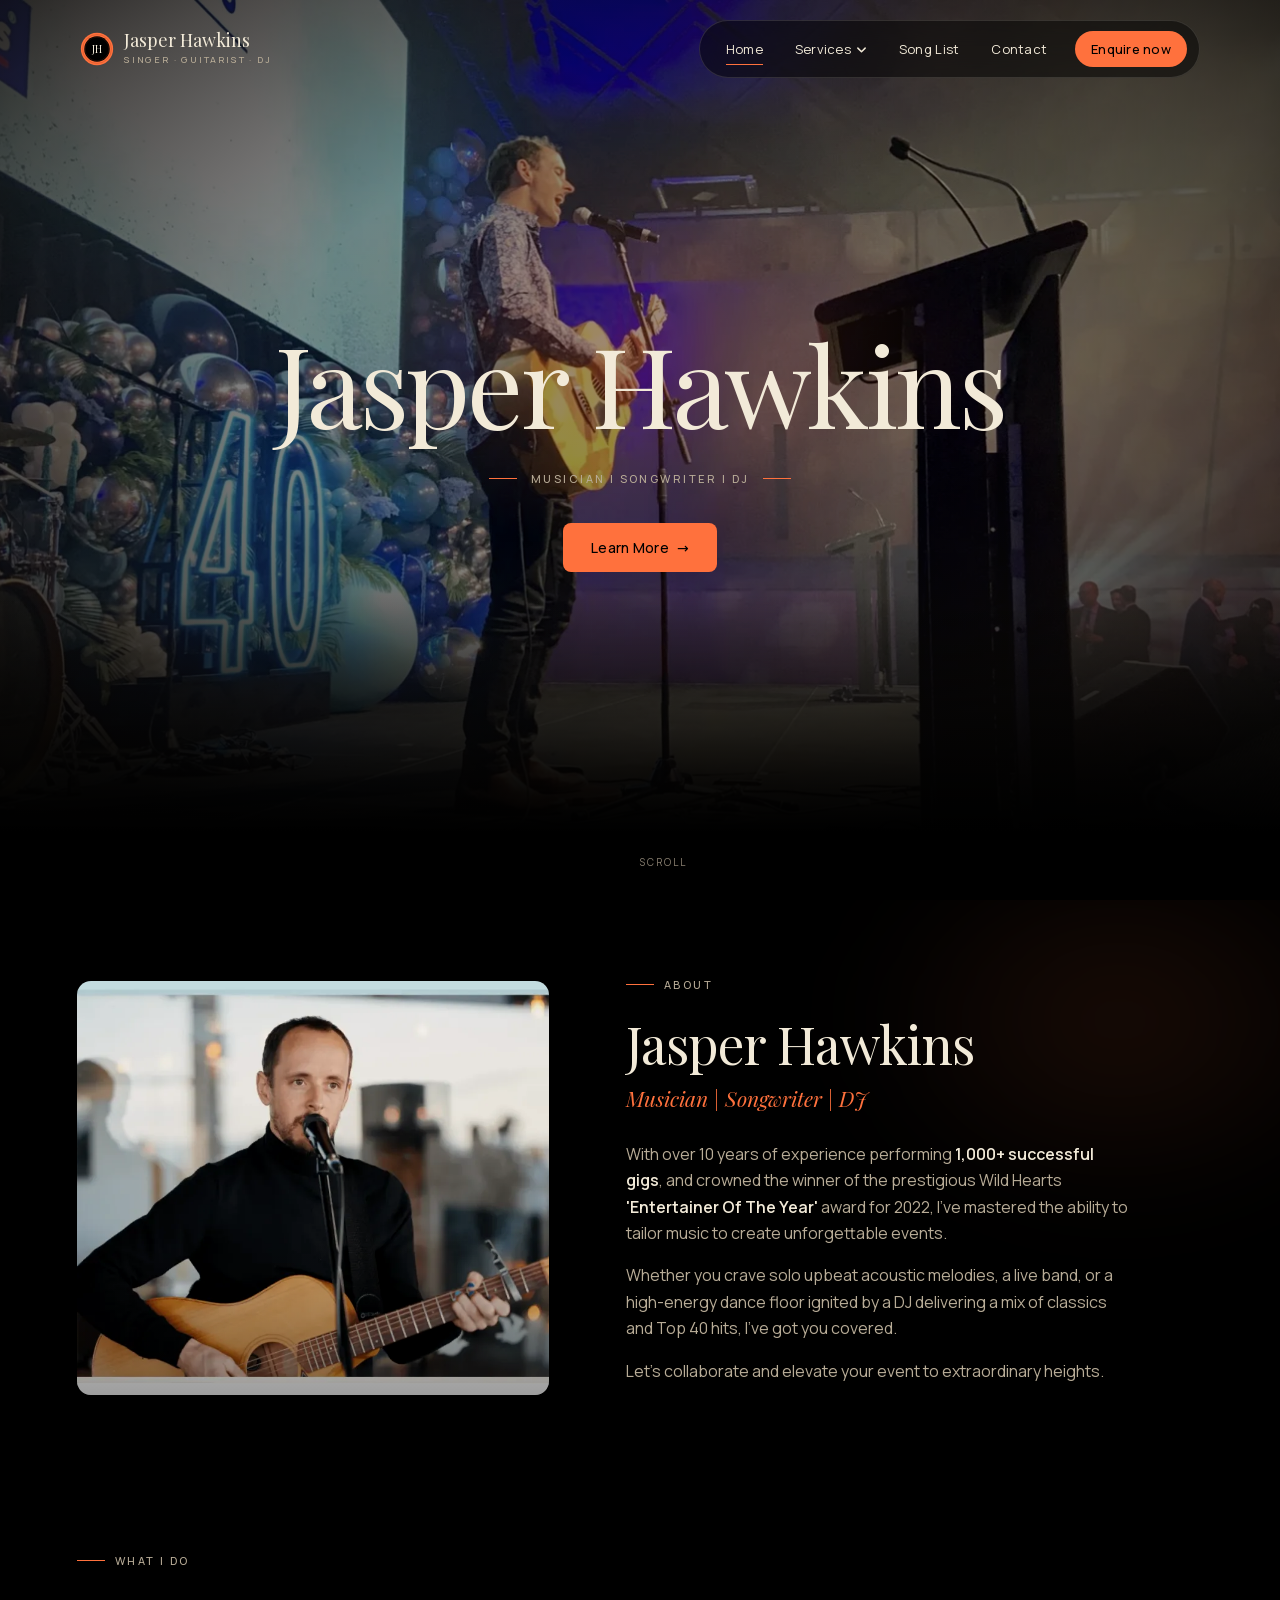
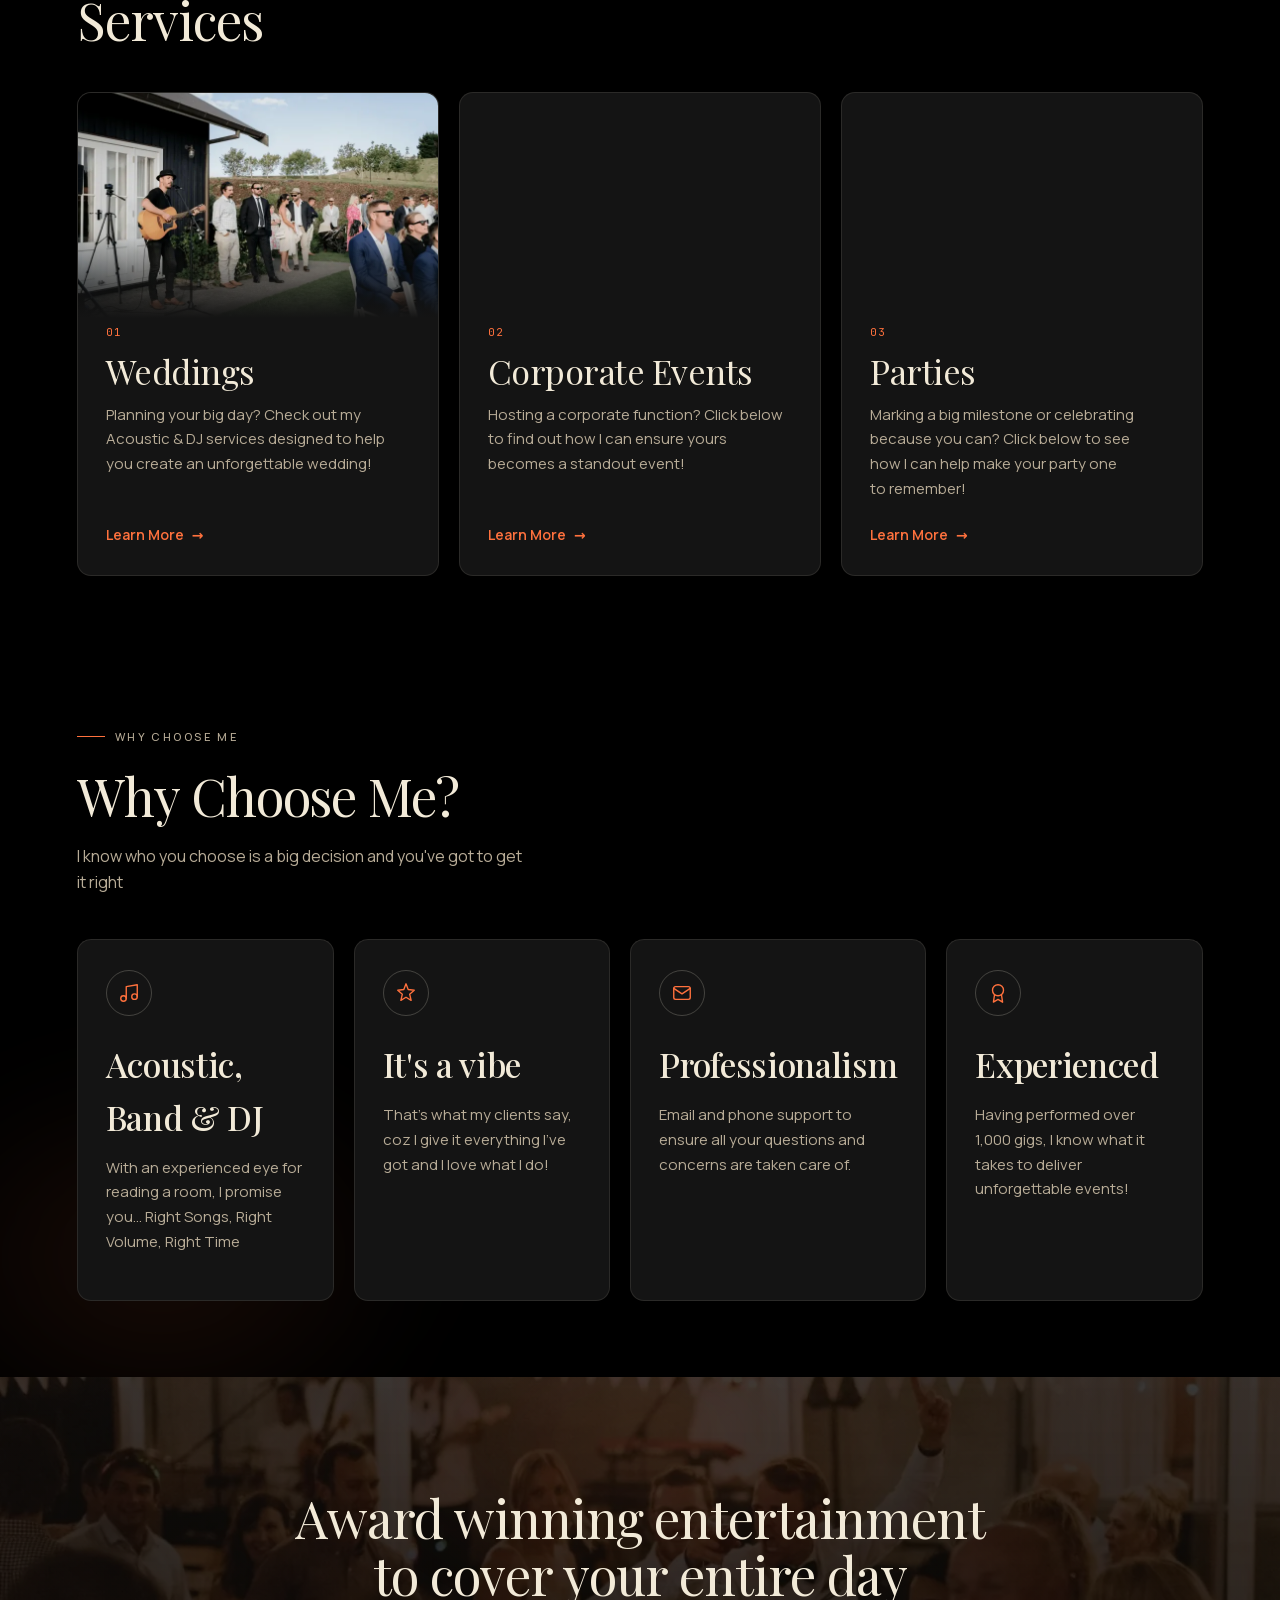
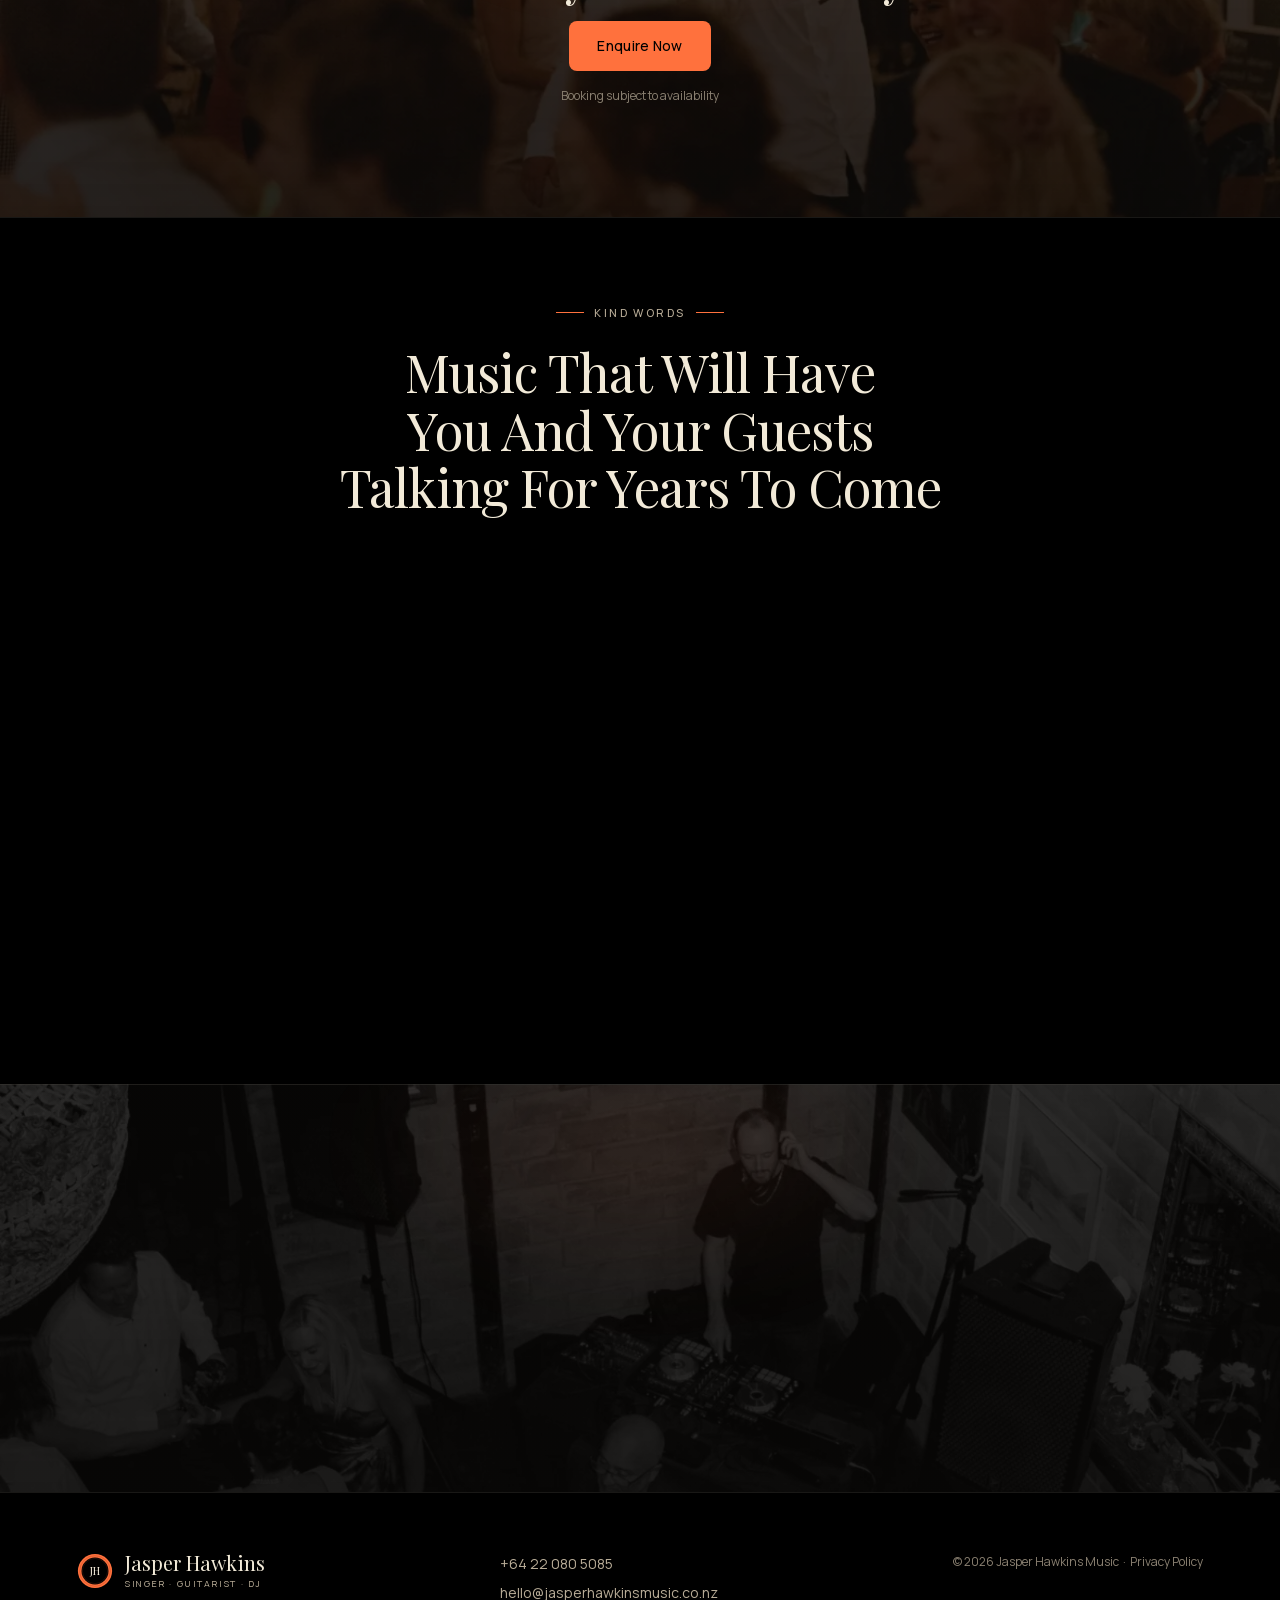
==== commit 46214ec0: "Canonical URLs must be the bare domain, not www Google has the site indexed at https://jasperhawkins" ====
--- a/index.html
+++ b/index.html
@@ -5,18 +5,18 @@
   <meta name="viewport" content="width=device-width, initial-scale=1.0">
   <title>Jasper Hawkins Music · Musician | Songwriter | DJ</title>
   <meta name="description" content="Live wedding and event music across Auckland and New Zealand — solo acoustic, guitar and vocals, plus DJ sets to keep the dance floor full. Check your date.">
-  <link rel="canonical" href="https://www.jasperhawkinsmusic.co.nz/">
+  <link rel="canonical" href="https://jasperhawkinsmusic.co.nz/">
   <meta property="og:type" content="website">
   <meta property="og:site_name" content="Jasper Hawkins Music">
   <meta property="og:title" content="Jasper Hawkins Music · Musician | Songwriter | DJ">
   <meta property="og:description" content="Live wedding and event music across Auckland and New Zealand — solo acoustic, guitar and vocals, plus DJ sets to keep the dance floor full. Check your date.">
-  <meta property="og:url" content="https://www.jasperhawkinsmusic.co.nz/">
-  <meta property="og:image" content="https://www.jasperhawkinsmusic.co.nz/assets/photos/jas-acoustic-mudbrick.webp">
+  <meta property="og:url" content="https://jasperhawkinsmusic.co.nz/">
+  <meta property="og:image" content="https://jasperhawkinsmusic.co.nz/assets/photos/jas-acoustic-mudbrick.webp">
   <meta property="og:locale" content="en_NZ">
   <meta name="twitter:card" content="summary_large_image">
   <meta name="twitter:title" content="Jasper Hawkins Music · Musician | Songwriter | DJ">
   <meta name="twitter:description" content="Live wedding and event music across Auckland and New Zealand — solo acoustic, guitar and vocals, plus DJ sets to keep the dance floor full. Check your date.">
-  <meta name="twitter:image" content="https://www.jasperhawkinsmusic.co.nz/assets/photos/jas-acoustic-mudbrick.webp">
+  <meta name="twitter:image" content="https://jasperhawkinsmusic.co.nz/assets/photos/jas-acoustic-mudbrick.webp">
   <link rel="icon" href="/favicon.svg" type="image/svg+xml">
   <link rel="preload" as="image" href="assets/photos/oldsite/corporate-hero.webp" fetchpriority="high">
   <link rel="stylesheet" href="assets/colors_and_type.css?v=4">
@@ -1124,13 +1124,13 @@
     "LocalBusiness",
     "MusicGroup"
   ],
-  "@id": "https://www.jasperhawkinsmusic.co.nz/#business",
+  "@id": "https://jasperhawkinsmusic.co.nz/#business",
   "name": "Jasper Hawkins Music",
-  "url": "https://www.jasperhawkinsmusic.co.nz/",
+  "url": "https://jasperhawkinsmusic.co.nz/",
   "email": "hello@jasperhawkinsmusic.co.nz",
   "telephone": "+64220805085",
-  "image": "https://www.jasperhawkinsmusic.co.nz/assets/photos/jas-acoustic-mudbrick.webp",
-  "logo": "https://www.jasperhawkinsmusic.co.nz/favicon.svg",
+  "image": "https://jasperhawkinsmusic.co.nz/assets/photos/jas-acoustic-mudbrick.webp",
+  "logo": "https://jasperhawkinsmusic.co.nz/favicon.svg",
   "description": "Live wedding and event music across Auckland and New Zealand — acoustic guitar and vocals for ceremonies, plus DJ sets for the dance floor.",
   "priceRange": "$$",
   "address": {
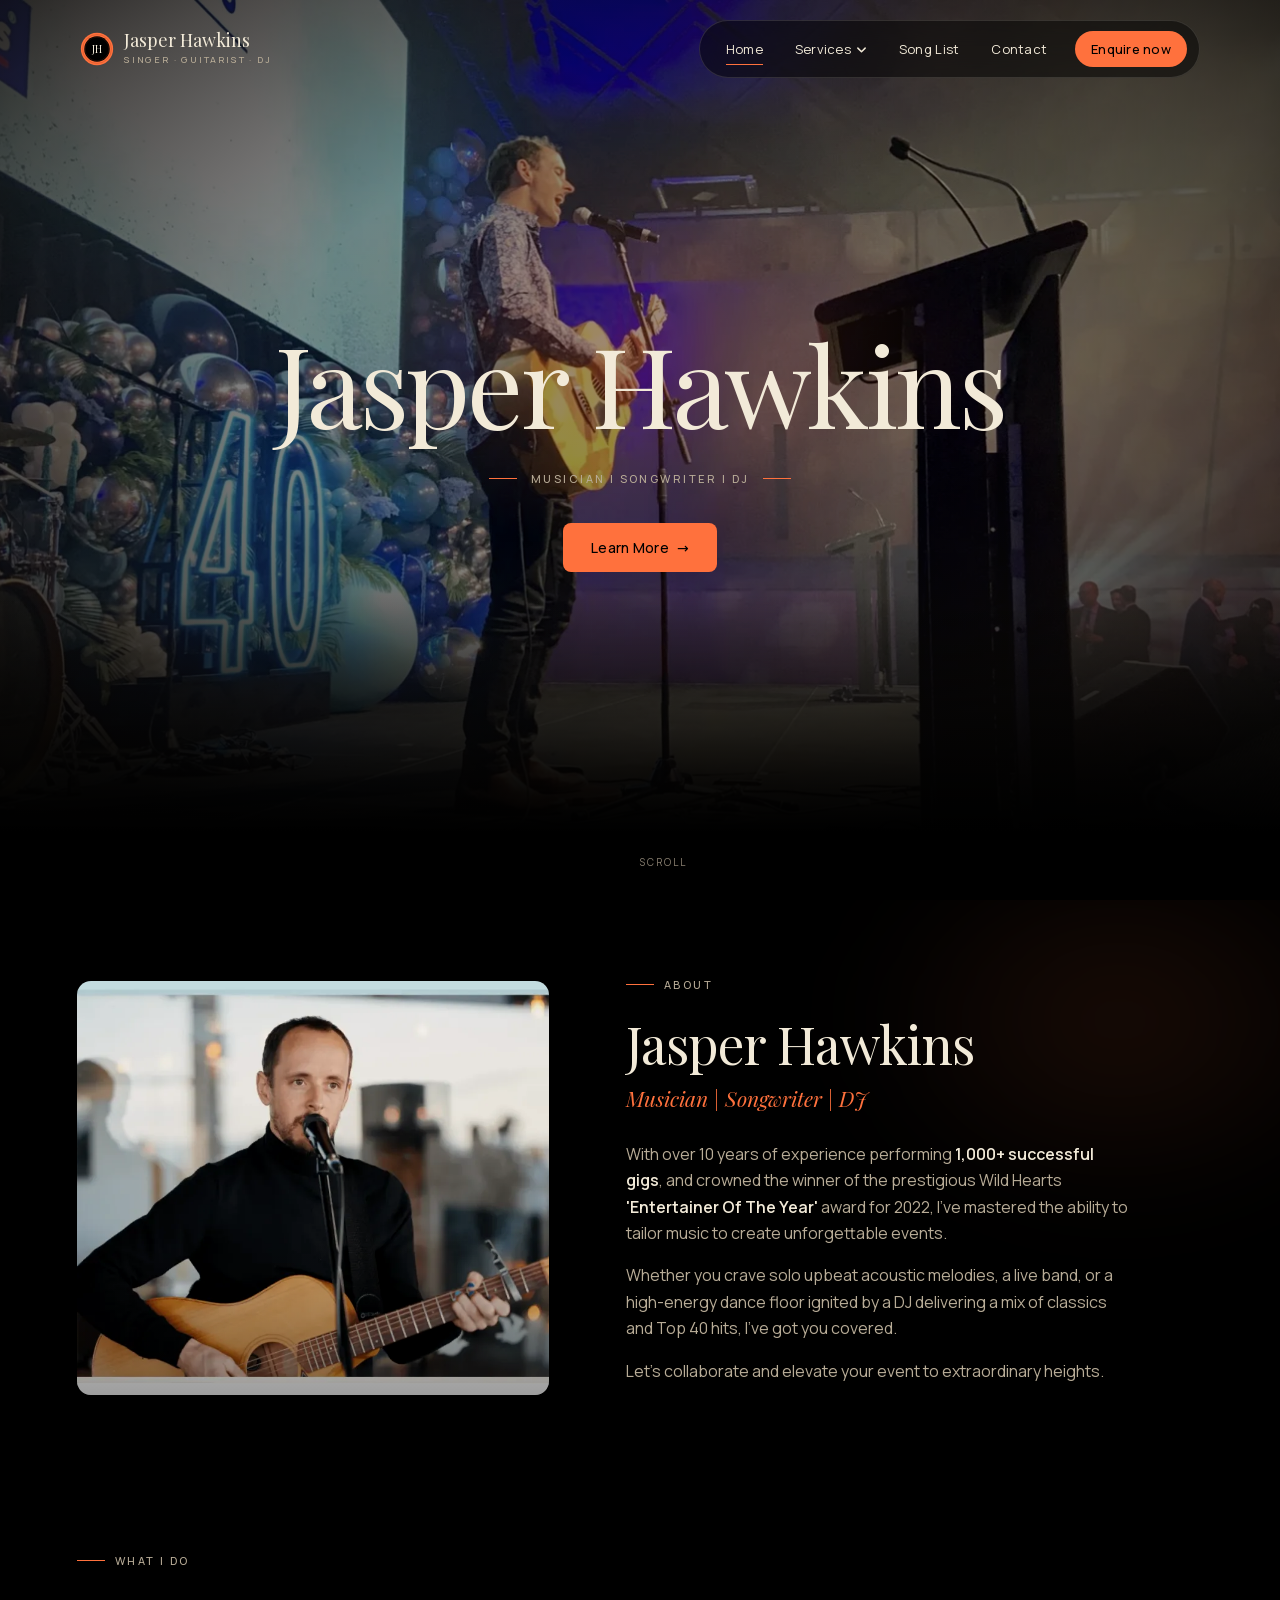
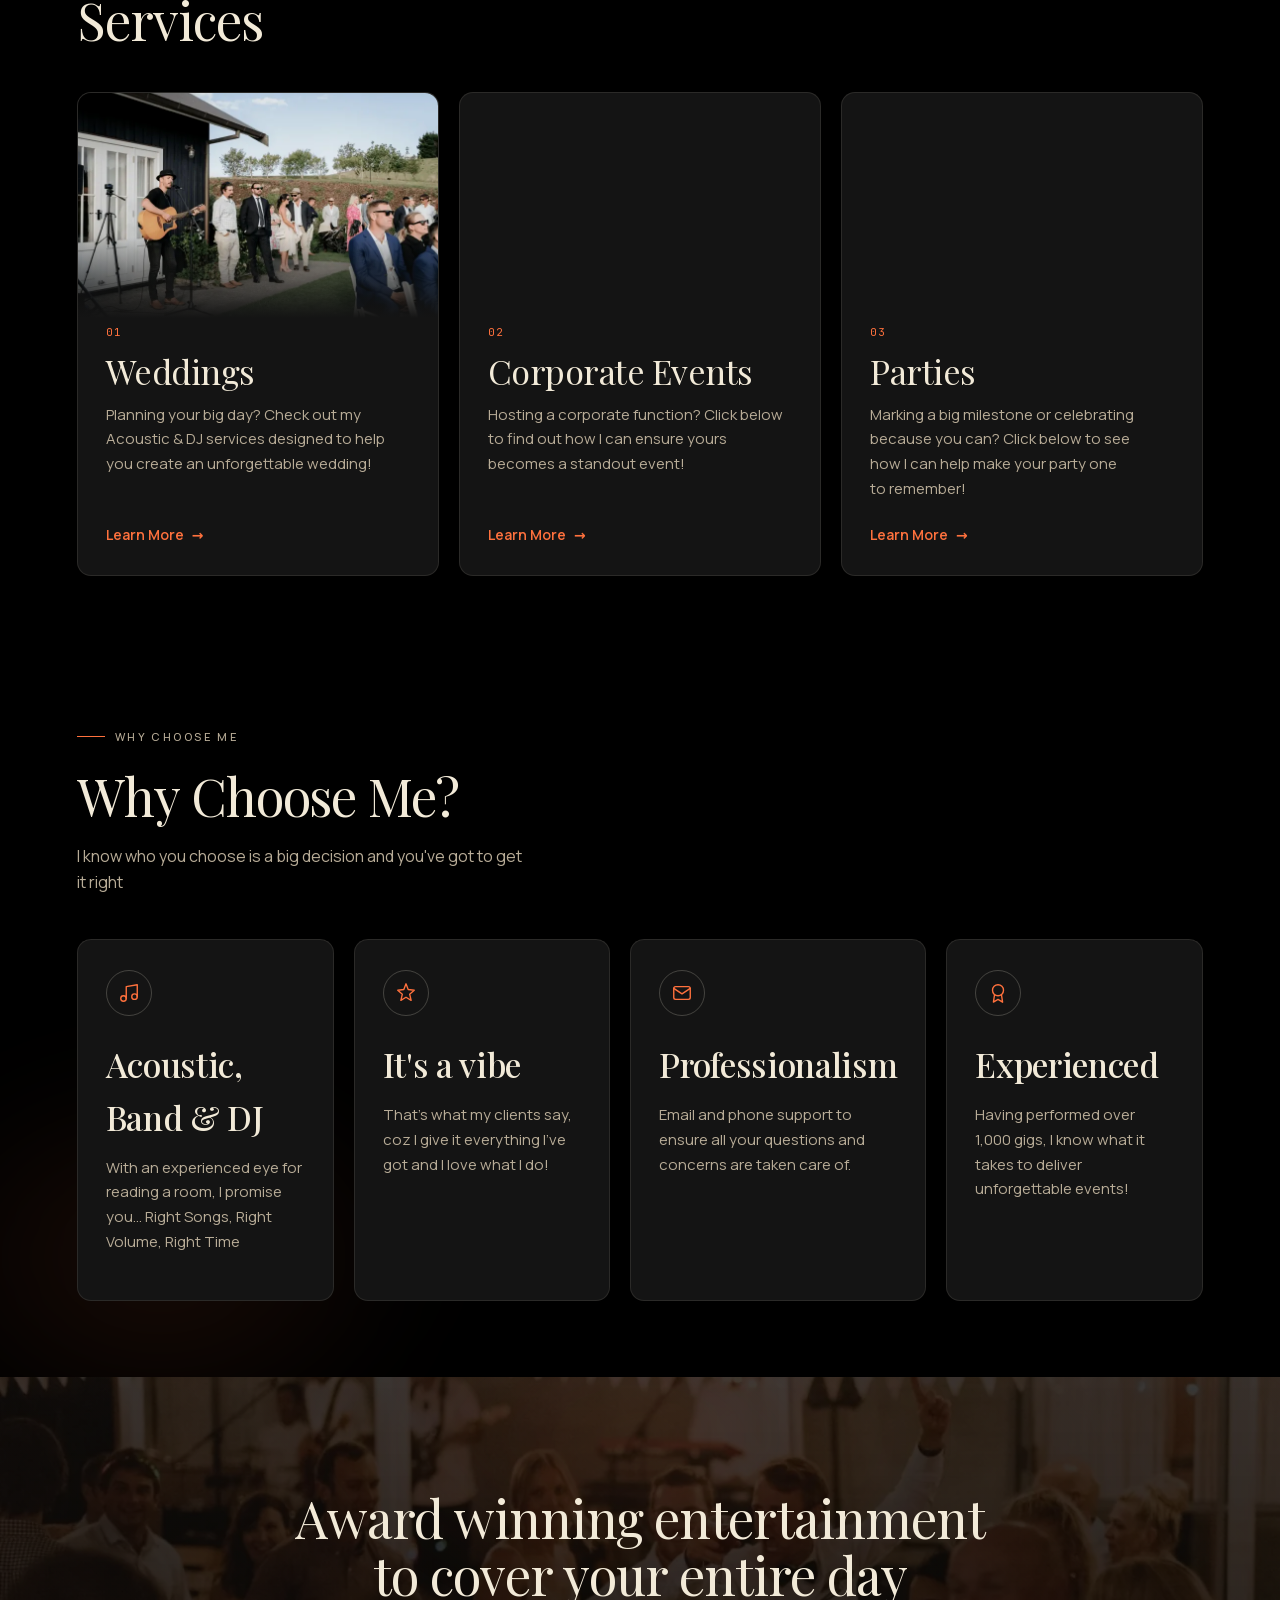
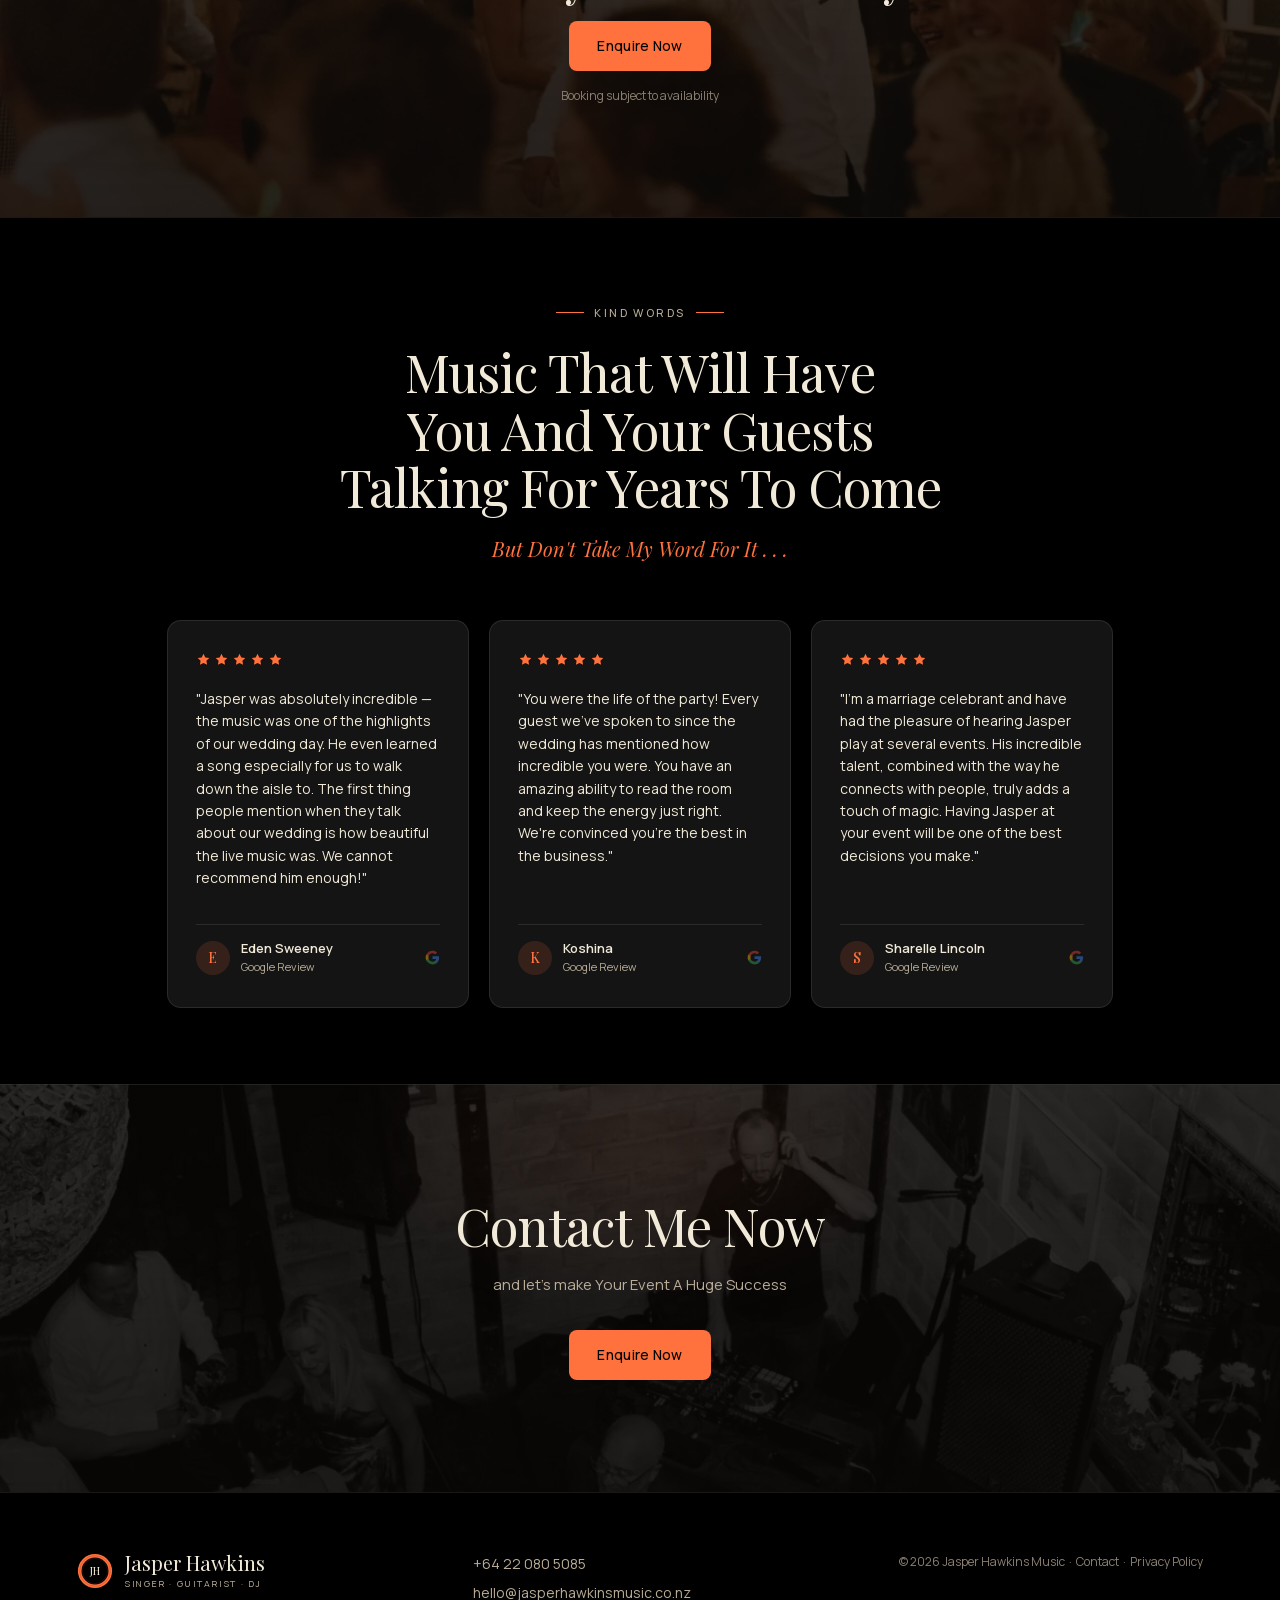
==== commit 5e5a6536: "Add a real /contact page so the old URL maps one-to-one The old WordPress site has /contact/ indexed" ====
--- a/index.html
+++ b/index.html
@@ -971,6 +971,12 @@
     }
     .eq-privacy a { color: var(--bone-mute); text-decoration: underline; text-underline-offset: 2px; }
     .eq-privacy a:hover { color: var(--ember); }
+    /* The post-submit confirmation. Present in the markup on every page but
+       only styled on two of them, so on the other three it rendered as
+       unstyled browser-default text — the one screen every converted lead
+       sees. */
+    .eq-success h3 { font-family: var(--font-serif); font-weight: 400; font-size: 22px; color: var(--bone); margin: 8px 0 12px; }
+    .eq-success p { font-family: var(--font-sans); font-size: 14px; line-height: 1.7; color: var(--bone-mute); }
     .eq-form { color-scheme: dark; }
     .eq-field { margin-bottom: 16px; }
     .eq-label {
@@ -1493,7 +1499,7 @@
         <a href="tel:+64220805085">+64 22 080 5085</a>
         <a href="mailto:hello@jasperhawkinsmusic.co.nz">hello@jasperhawkinsmusic.co.nz</a>
       </div>
-      <div class="footer-copy">© 2026 Jasper Hawkins Music &nbsp;·&nbsp; <a href="/privacy" style="color:inherit">Privacy Policy</a></div>
+      <div class="footer-copy">© 2026 Jasper Hawkins Music &nbsp;·&nbsp; <a href="/contact" style="color:inherit">Contact</a> &nbsp;·&nbsp; <a href="/privacy" style="color:inherit">Privacy Policy</a></div>
     </div>
   </footer>
 
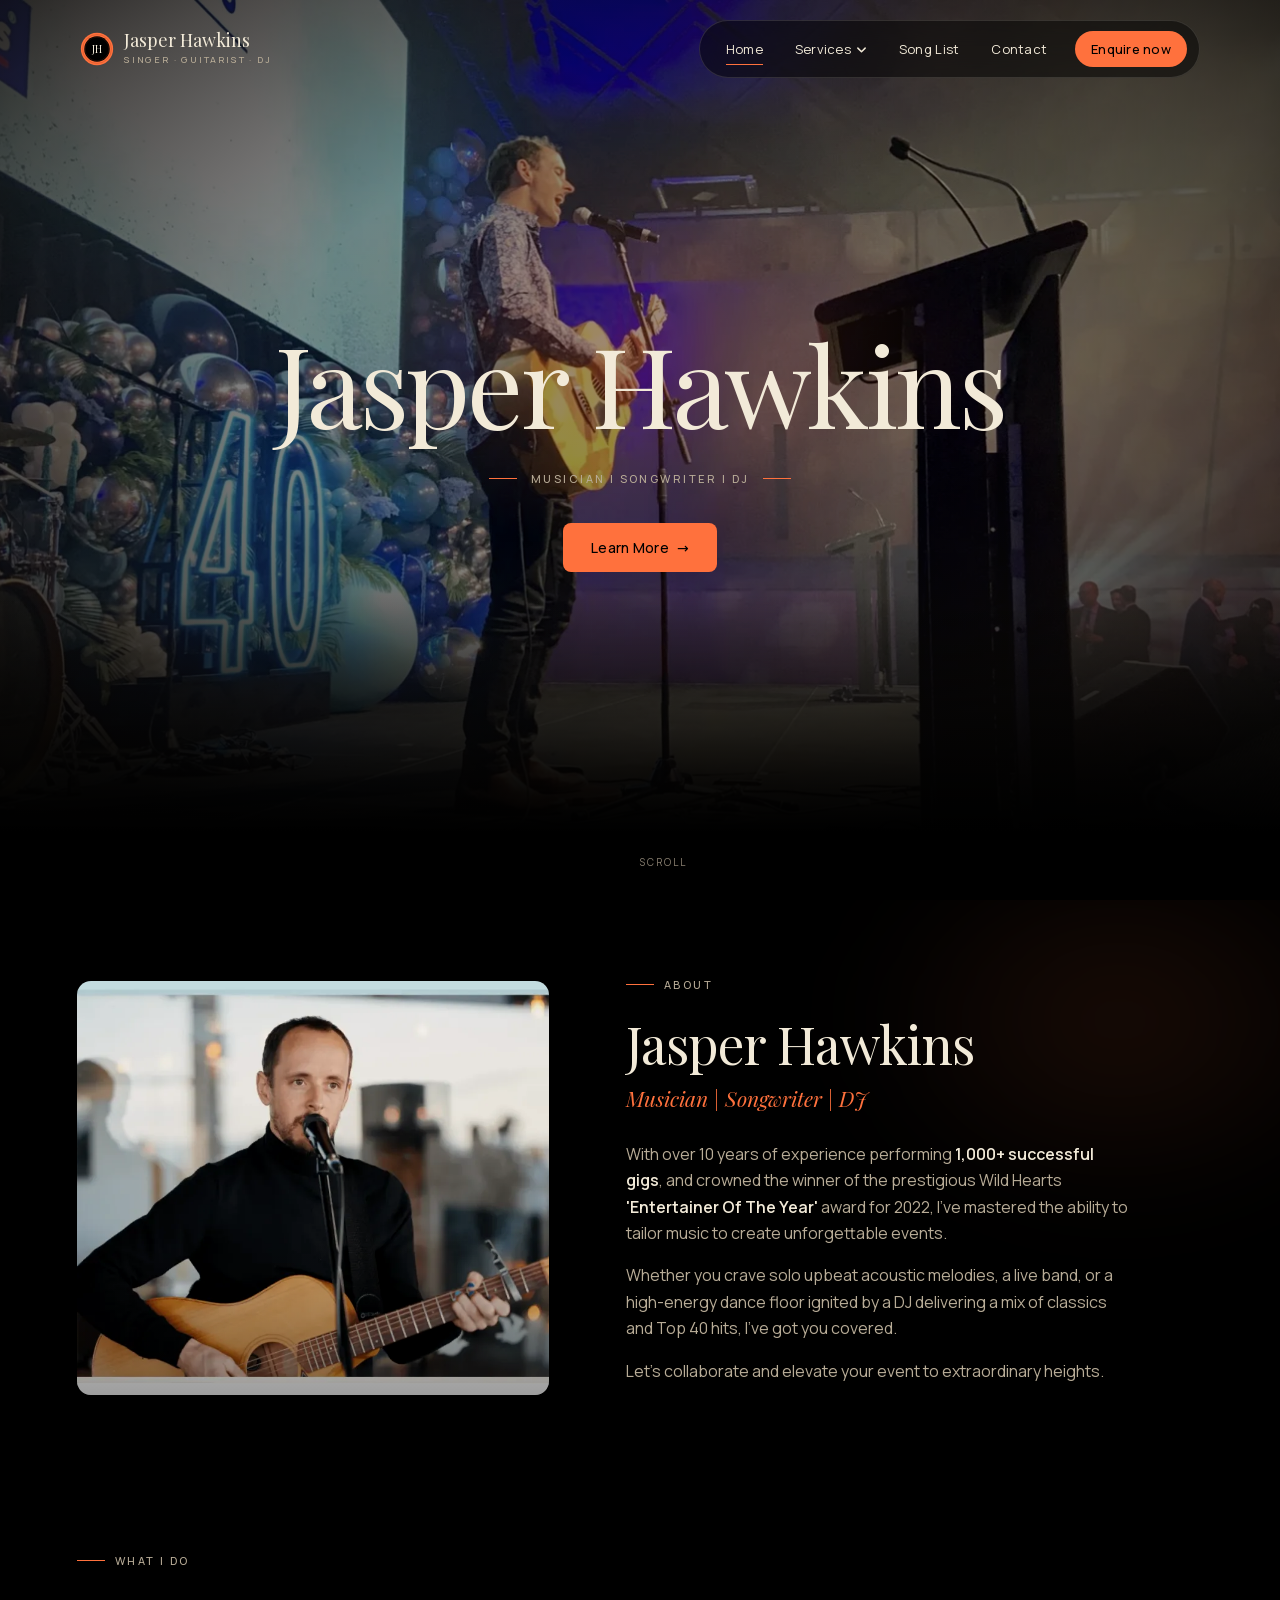
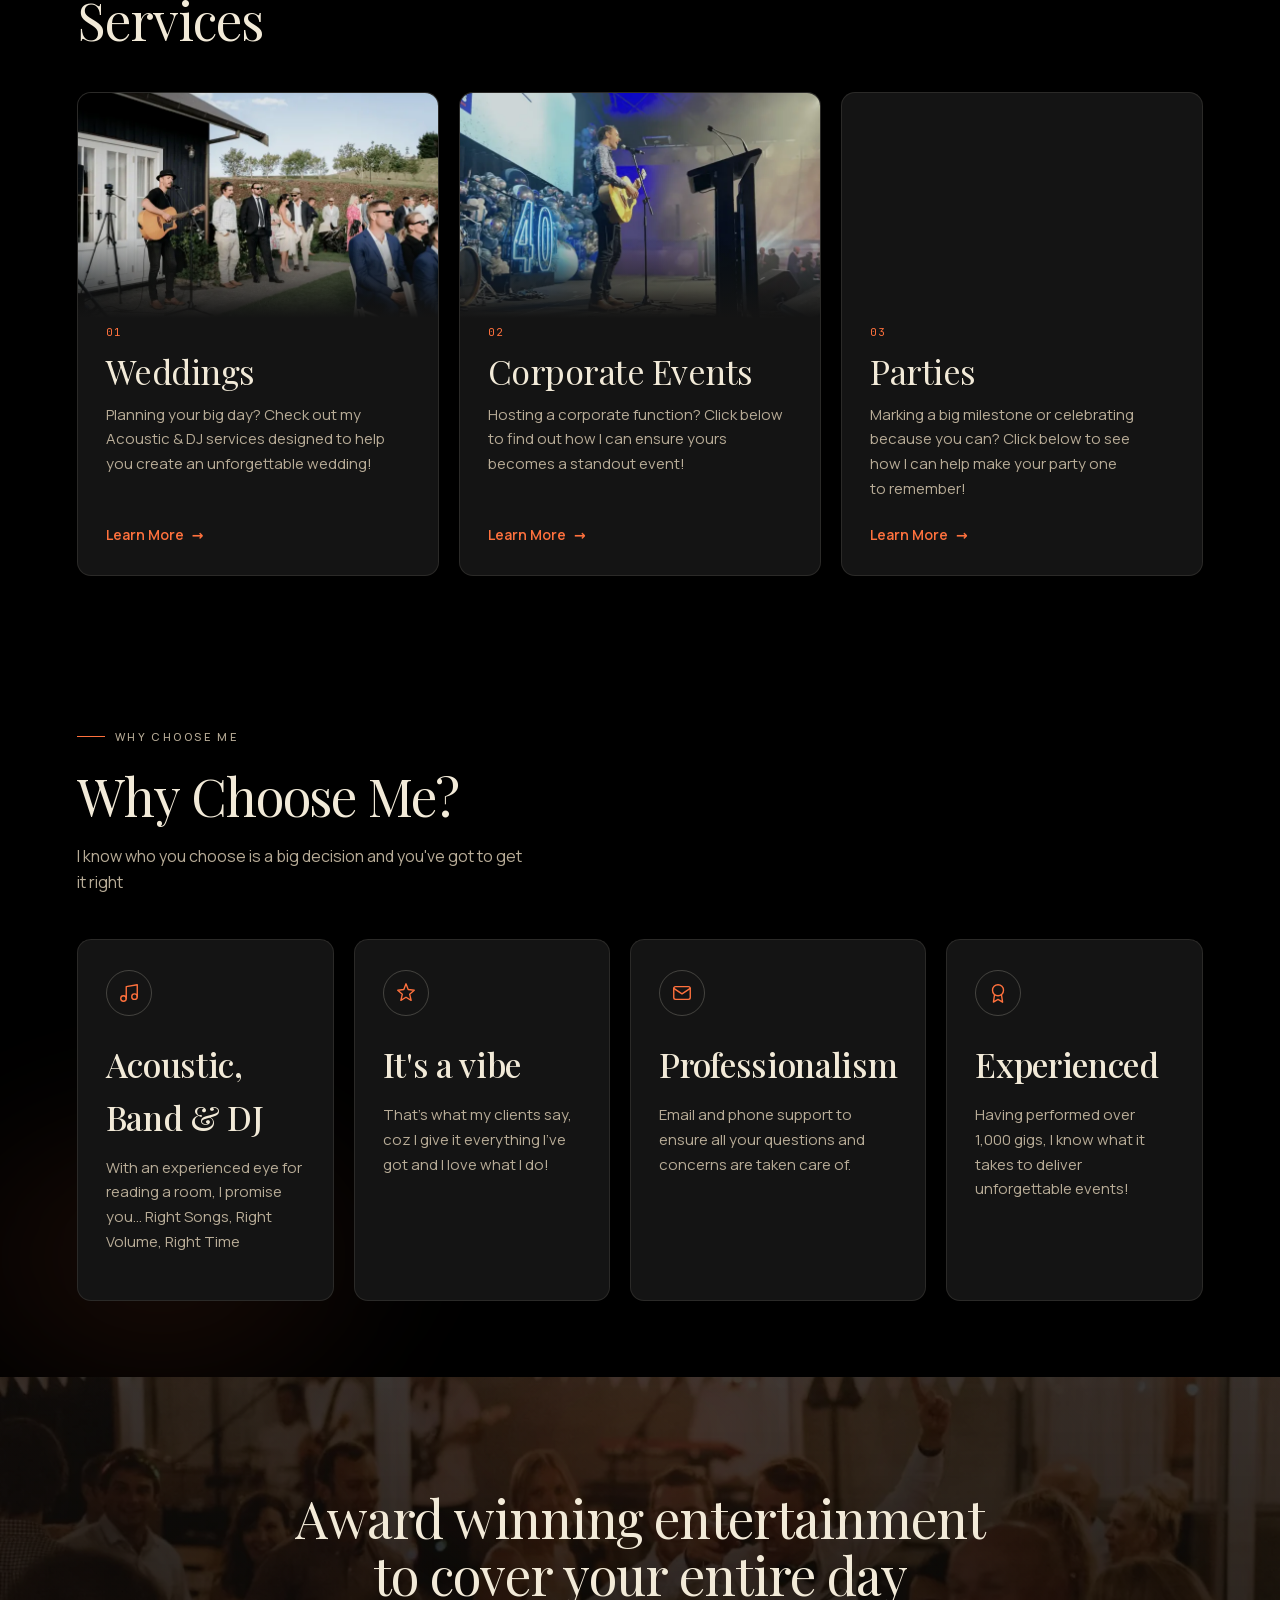
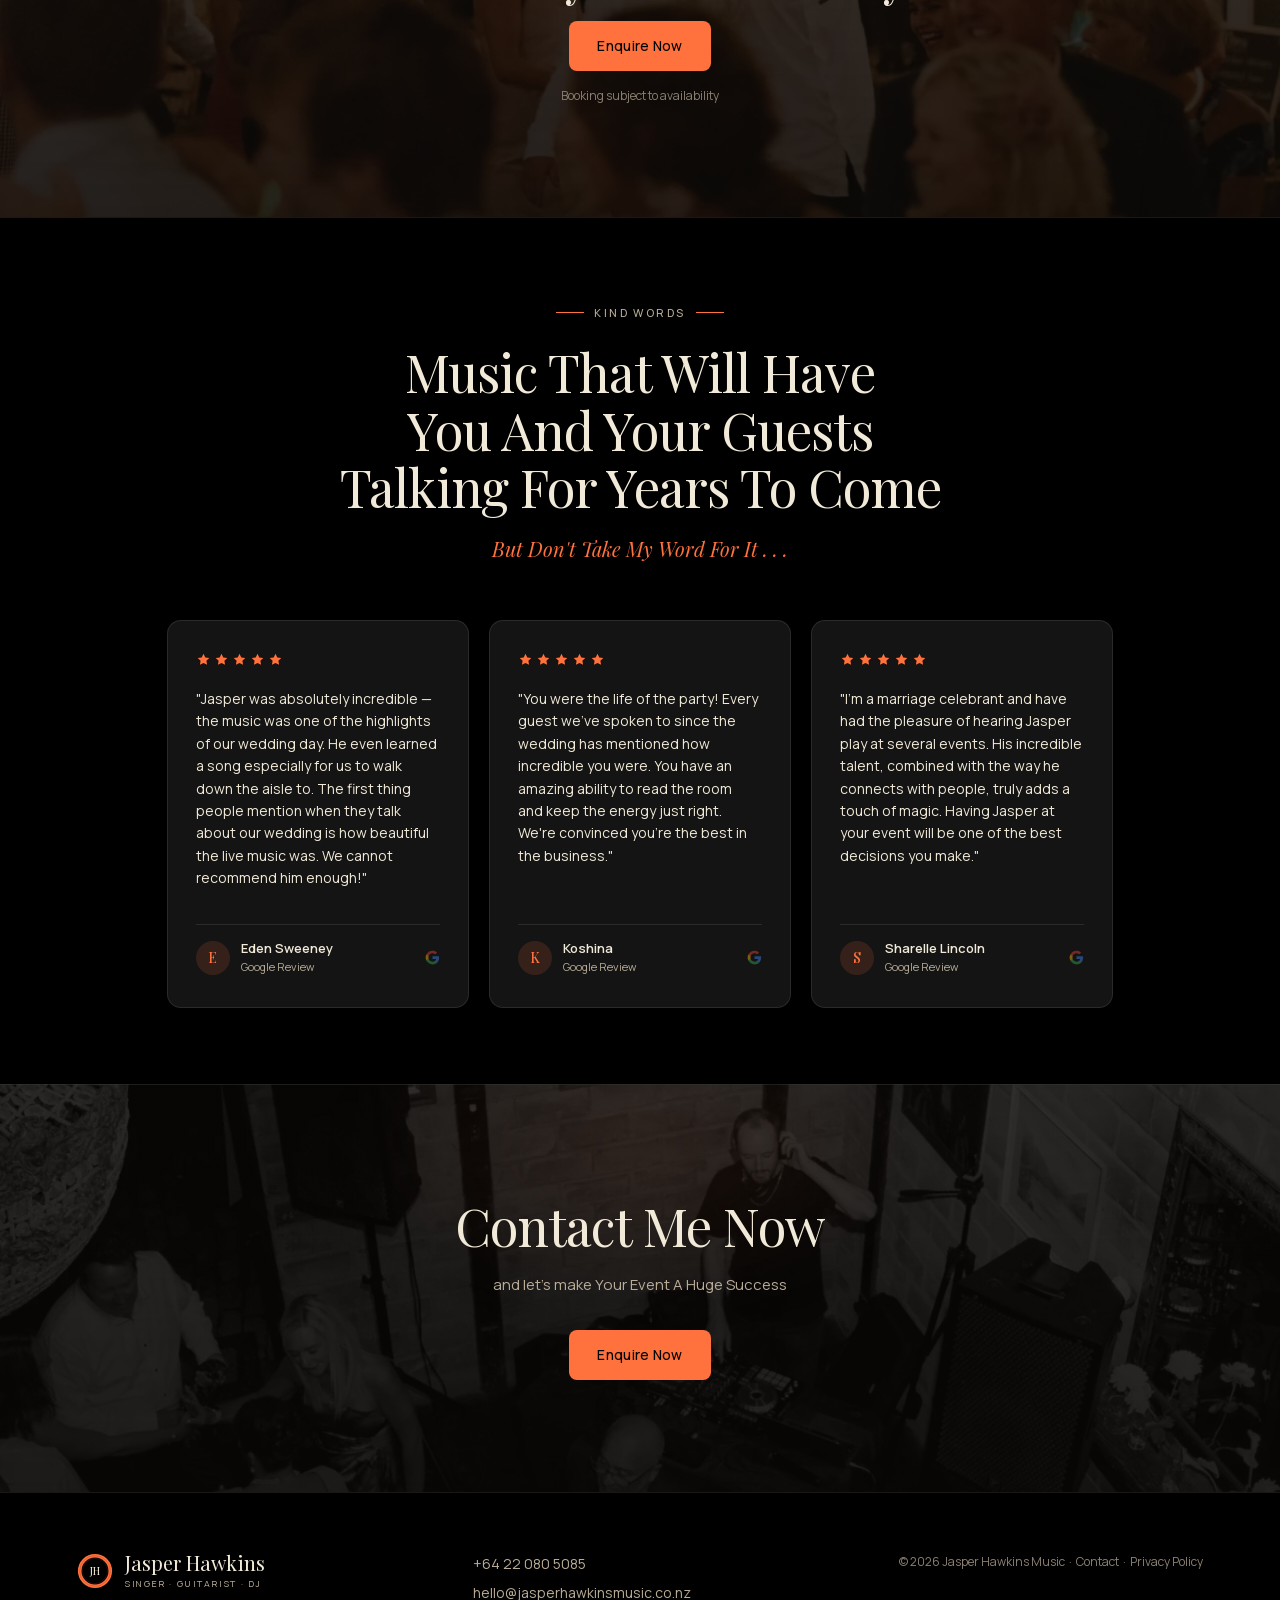
==== commit 8c2fecd2: "Stop the spam honeypot silently binning real enquiries Jasper filled in the weddings form on 2026-08" ====
--- a/index.html
+++ b/index.html
@@ -1575,7 +1575,7 @@
 
         <!-- Spam honeypot: hidden off-screen. Humans never fill it; bots do. -->
         <div aria-hidden="true" style="position:absolute;left:-9999px;top:auto;width:1px;height:1px;overflow:hidden">
-          <label>Company<input type="text" name="company" tabindex="-1" autocomplete="off"></label>
+          <label>Reference<input type="text" name="enquiry_ref" tabindex="-1" autocomplete="off"></label>
         </div>
 
         <p class="eq-error" id="eqError" role="alert" hidden style="color:#c0392b;margin:0 0 .5rem">Something went wrong — please try again, or email me directly.</p>
@@ -1733,7 +1733,7 @@
           eventLocation: form.eventLocation.value,
           source:        form.source.value,
           message:       form.message.value,
-          company:       form.company ? form.company.value : '',  // honeypot
+          enquiry_ref:   form.enquiry_ref ? form.enquiry_ref.value : '',  // honeypot
         };
 
         const orig = btn.textContent;
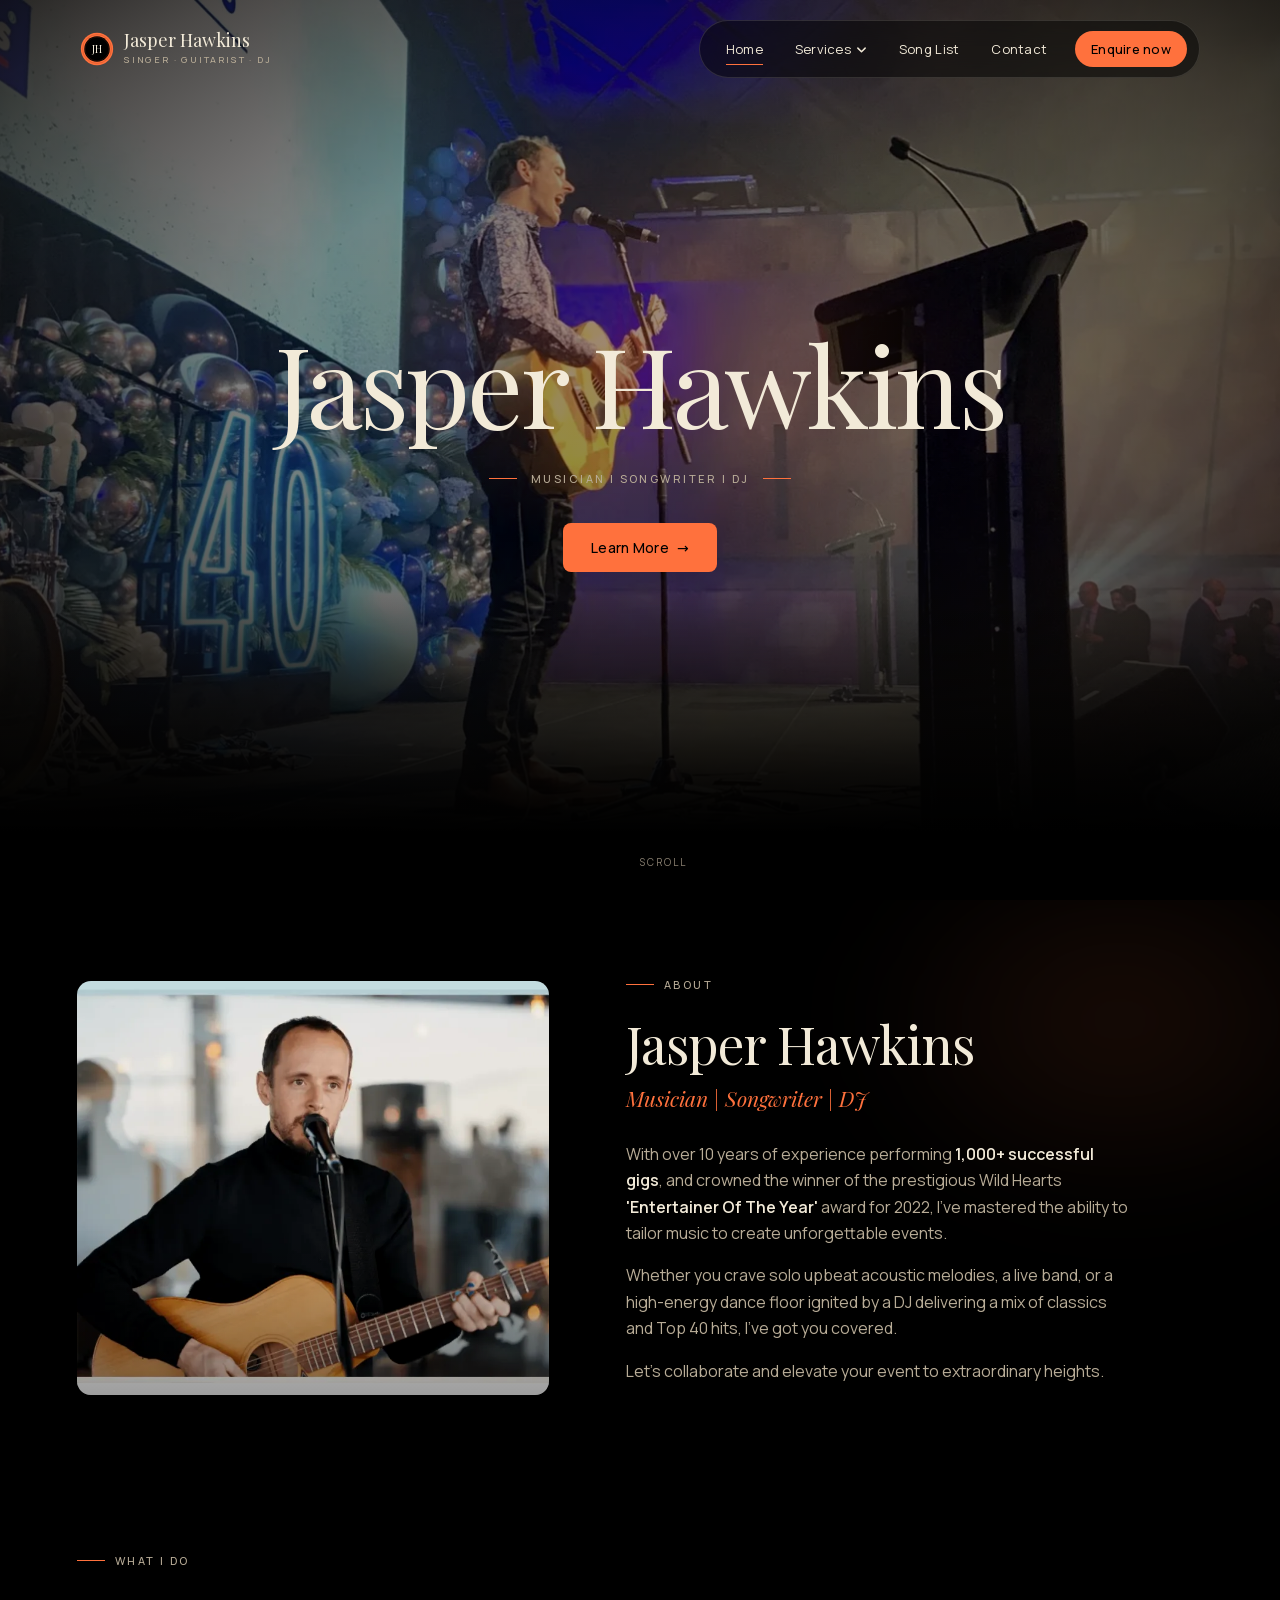
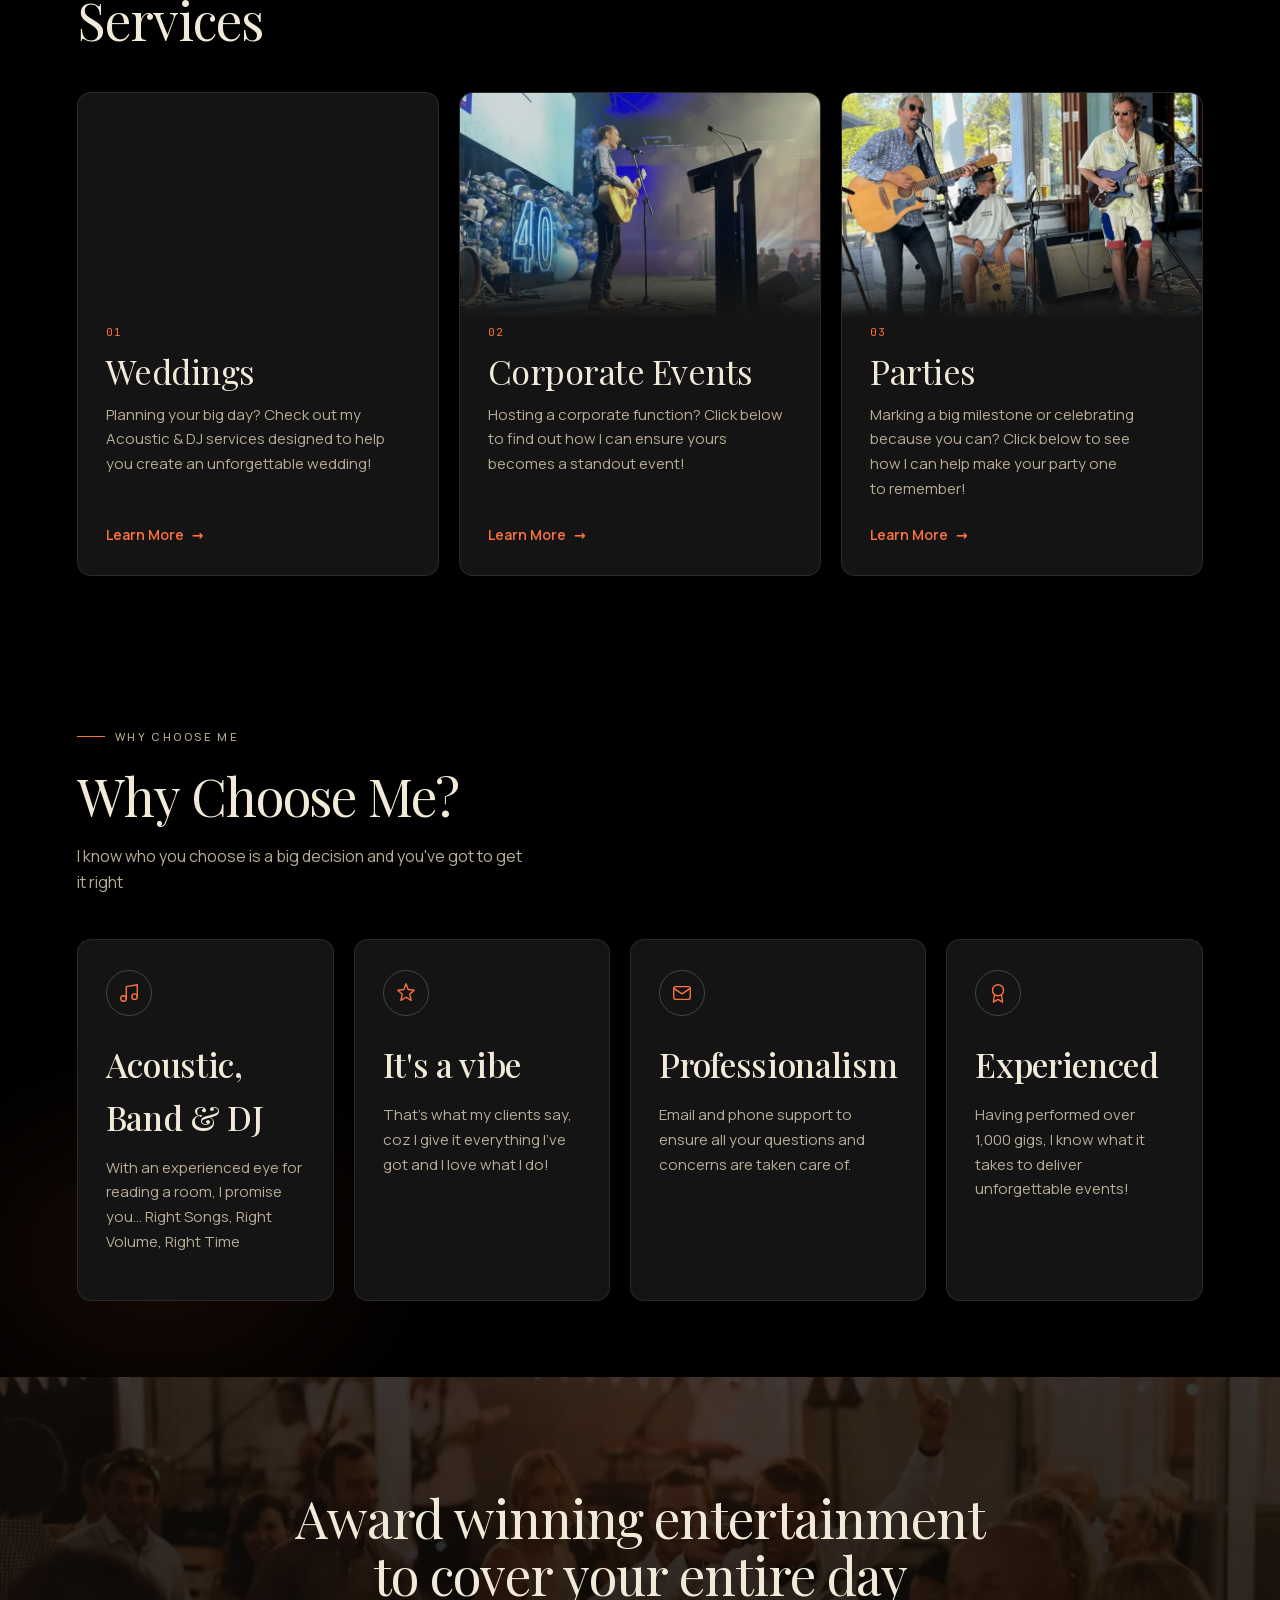
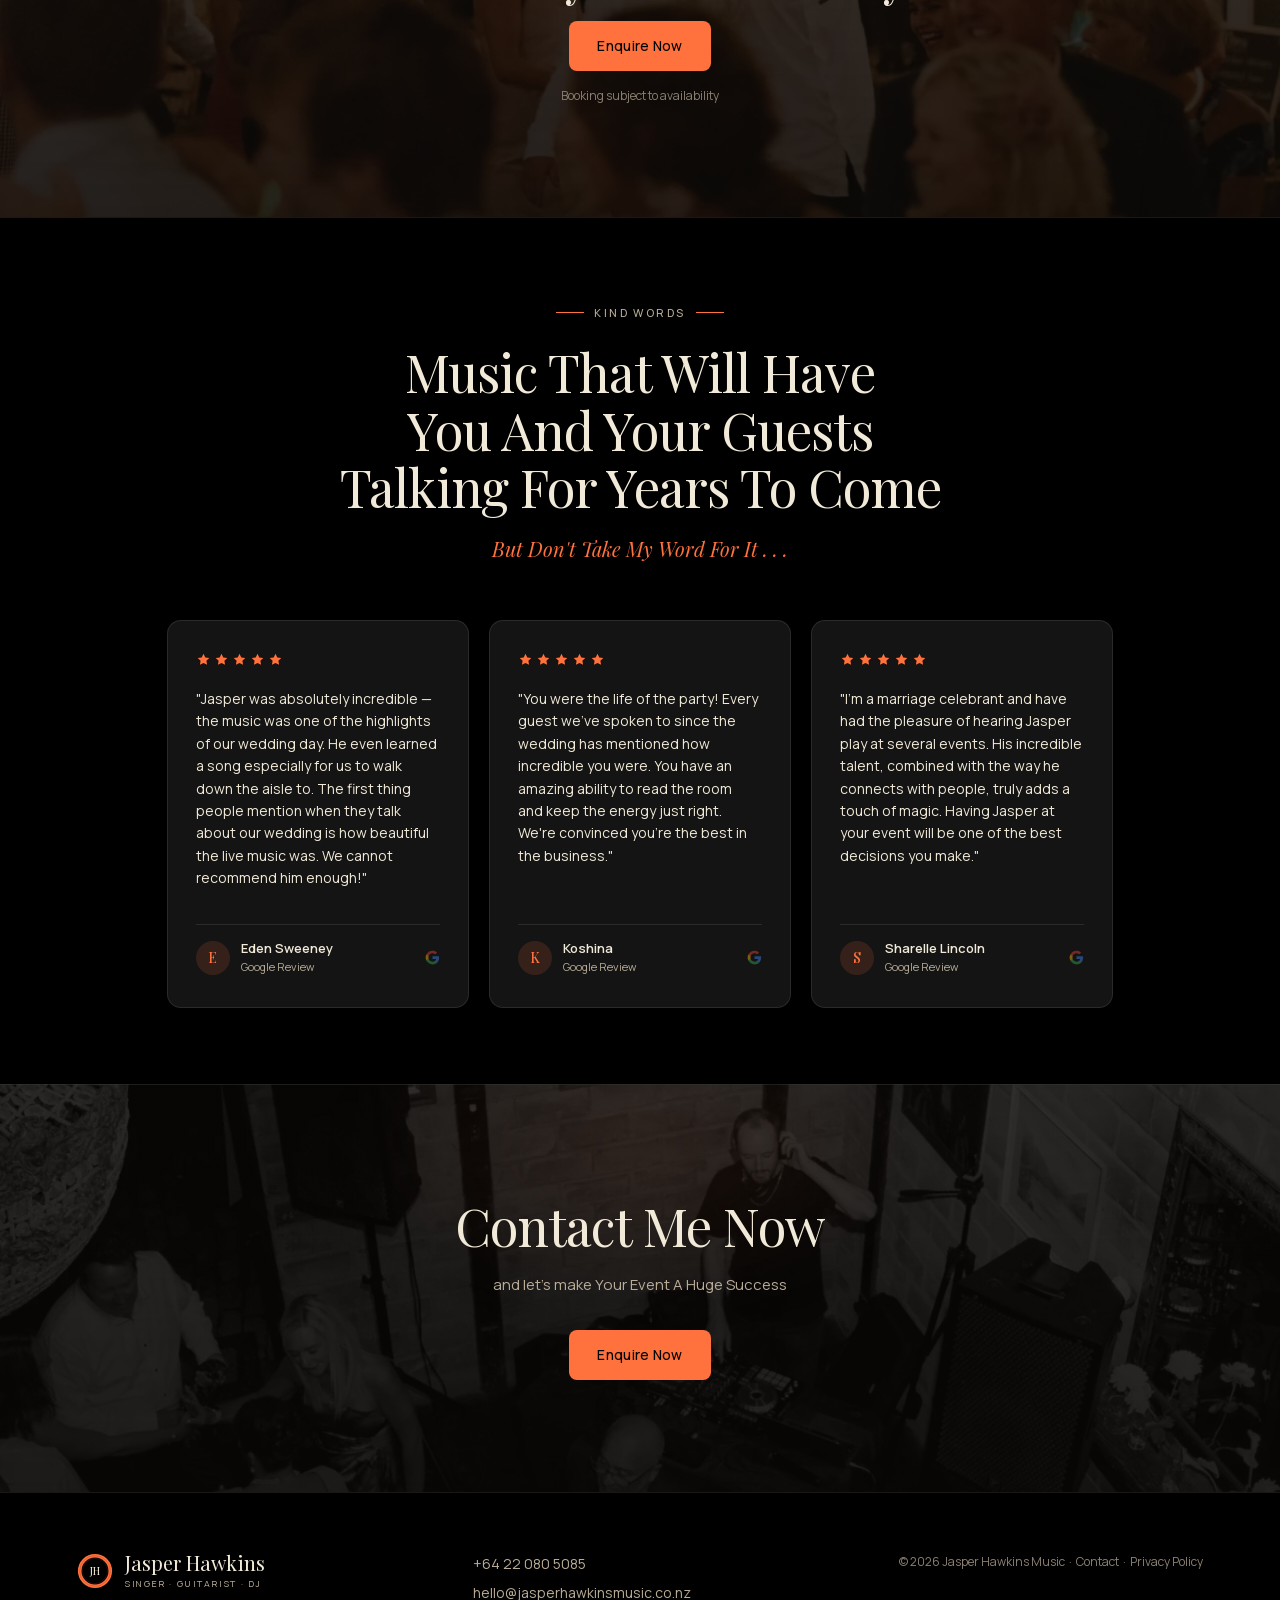
==== commit 33ee838c: "Use the Markovina reception photo as the social share image Sharing any page showed the daytime cere" ====
--- a/index.html
+++ b/index.html
@@ -11,12 +11,12 @@
   <meta property="og:title" content="Jasper Hawkins Music · Musician | Songwriter | DJ">
   <meta property="og:description" content="Live wedding and event music across Auckland and New Zealand — solo acoustic, guitar and vocals, plus DJ sets to keep the dance floor full. Check your date.">
   <meta property="og:url" content="https://jasperhawkinsmusic.co.nz/">
-  <meta property="og:image" content="https://jasperhawkinsmusic.co.nz/assets/photos/jas-acoustic-mudbrick.webp">
+  <meta property="og:image" content="https://jasperhawkinsmusic.co.nz/assets/photos/jas-acoustic-markovina.webp">
   <meta property="og:locale" content="en_NZ">
   <meta name="twitter:card" content="summary_large_image">
   <meta name="twitter:title" content="Jasper Hawkins Music · Musician | Songwriter | DJ">
   <meta name="twitter:description" content="Live wedding and event music across Auckland and New Zealand — solo acoustic, guitar and vocals, plus DJ sets to keep the dance floor full. Check your date.">
-  <meta name="twitter:image" content="https://jasperhawkinsmusic.co.nz/assets/photos/jas-acoustic-mudbrick.webp">
+  <meta name="twitter:image" content="https://jasperhawkinsmusic.co.nz/assets/photos/jas-acoustic-markovina.webp">
   <link rel="icon" href="/favicon.svg" type="image/svg+xml">
   <link rel="preload" as="image" href="assets/photos/oldsite/corporate-hero.webp" fetchpriority="high">
   <link rel="stylesheet" href="assets/colors_and_type.css?v=4">
@@ -1135,7 +1135,7 @@
   "url": "https://jasperhawkinsmusic.co.nz/",
   "email": "hello@jasperhawkinsmusic.co.nz",
   "telephone": "+64220805085",
-  "image": "https://jasperhawkinsmusic.co.nz/assets/photos/jas-acoustic-mudbrick.webp",
+  "image": "https://jasperhawkinsmusic.co.nz/assets/photos/jas-acoustic-markovina.webp",
   "logo": "https://jasperhawkinsmusic.co.nz/favicon.svg",
   "description": "Live wedding and event music across Auckland and New Zealand — acoustic guitar and vocals for ceremonies, plus DJ sets for the dance floor.",
   "priceRange": "$$",
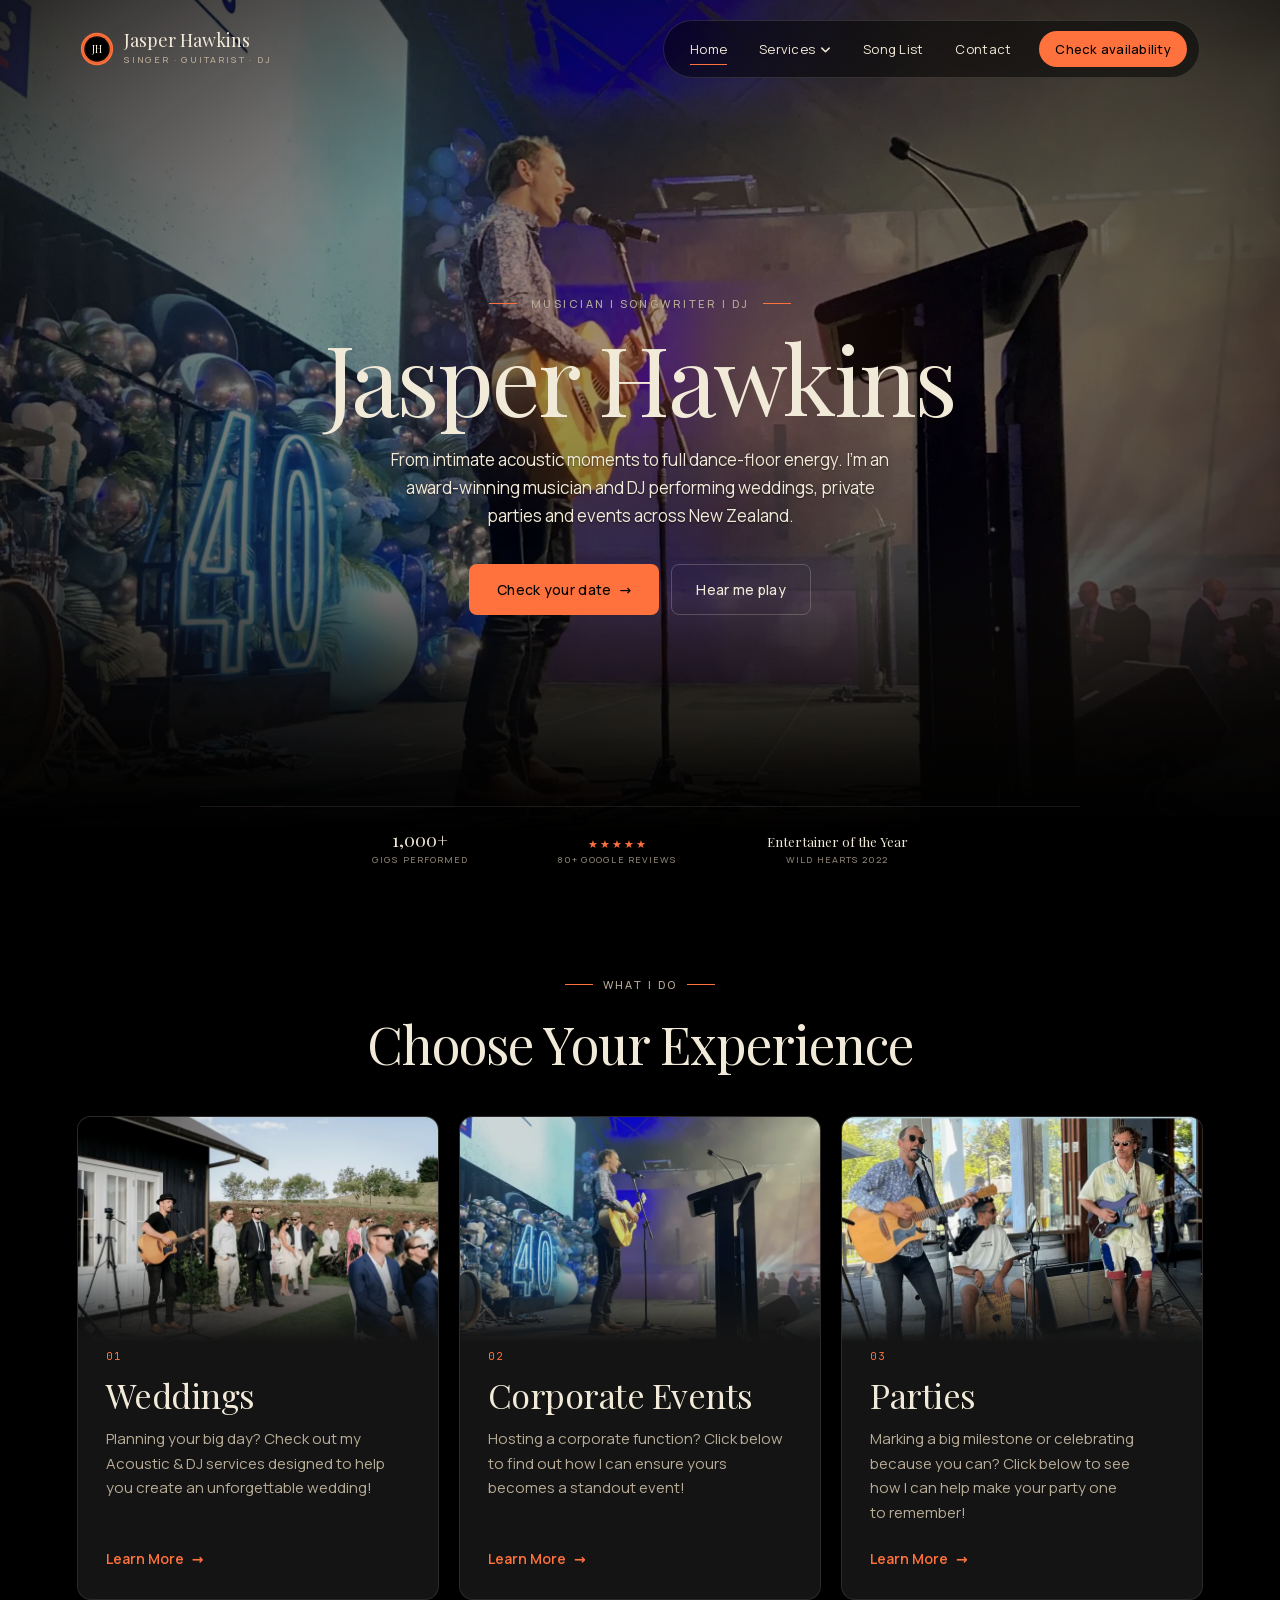
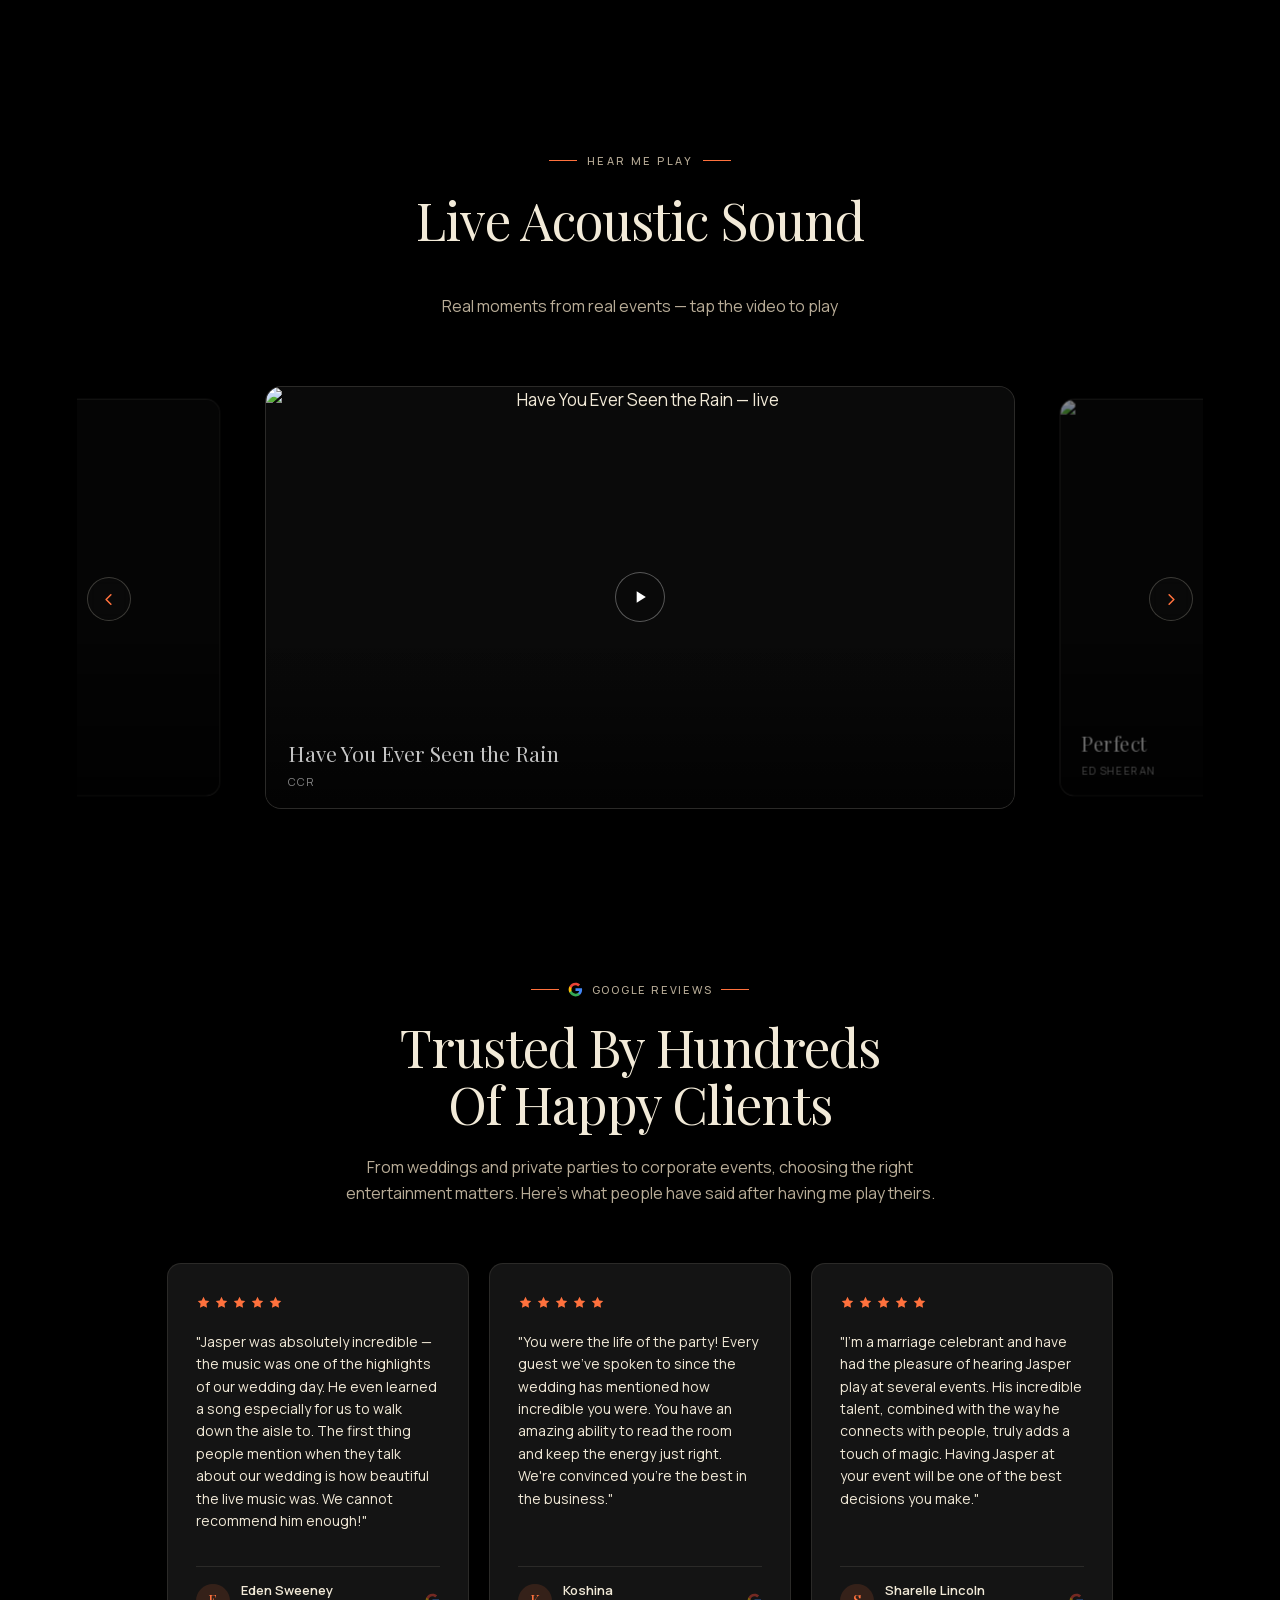
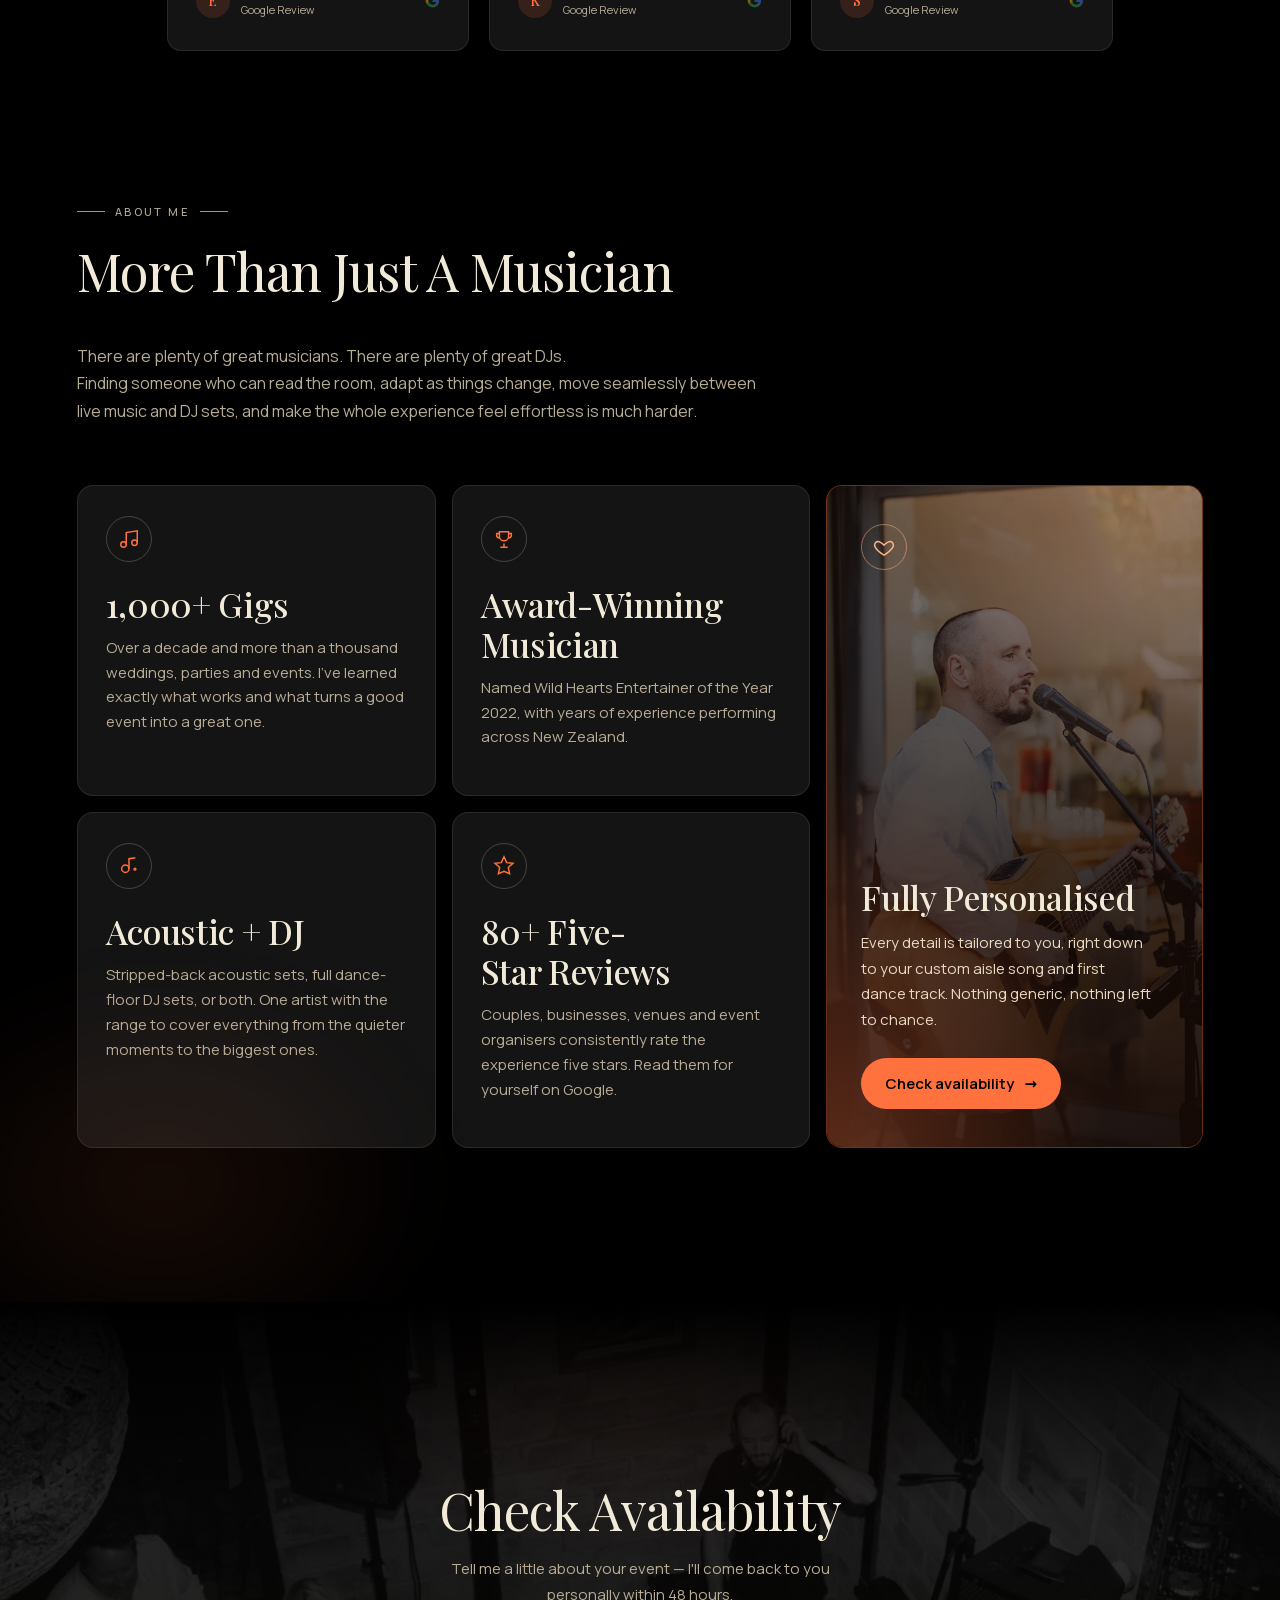
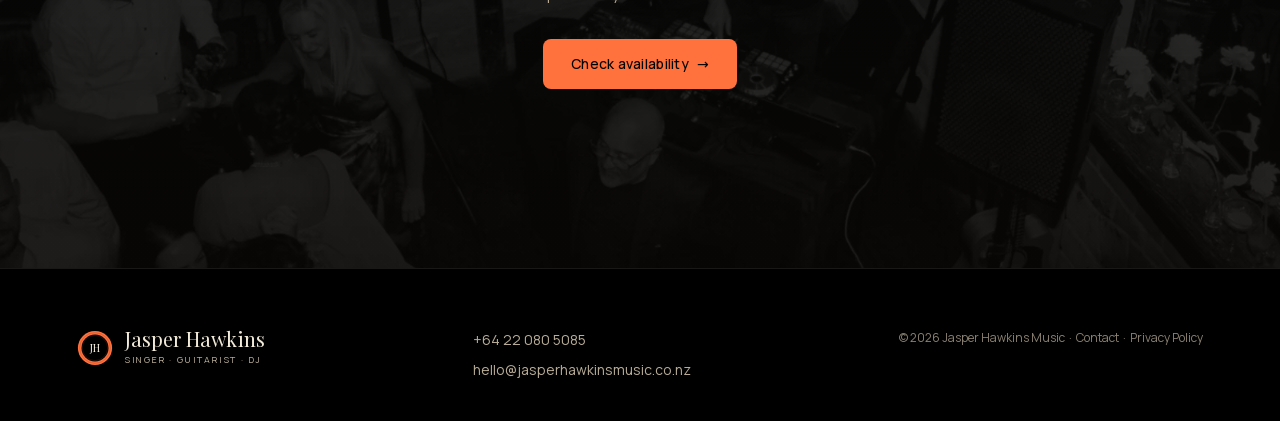
==== commit 15a1718f: "Homepage redesign: statement hero, cinema video rail, restructured sections - Hero: Mock A layout, K" ====
--- a/index.html
+++ b/index.html
@@ -80,6 +80,8 @@
       .float-cta { bottom: 18px; right: 18px; padding: 12px 20px; font-size: 13px; }
     }
     @media (prefers-reduced-motion: reduce) {
+      .hero-photo img { animation: none; }
+      .hear-wrap[data-reveal] .hear-card { opacity: 1; transform: none; transition: none; }
       .site-nav { transition: background var(--dur) var(--ease), backdrop-filter var(--dur) var(--ease); }
     }
     .nav-brand {
@@ -297,6 +299,12 @@
          the paint (a CSS animation included) risks the same failure, and a
          700ms fade on a background photo is not worth that. */
       opacity: 1;
+    
+      animation: hero-drift 16s cubic-bezier(.2,.4,.2,1) forwards;
+    }
+    @keyframes hero-drift {
+      from { transform: scale(1.07); }
+      to   { transform: scale(1.0); }
     }
     .hero-photo img.loaded { opacity: 1; }
     .hero-scrim {
@@ -324,12 +332,45 @@
     .hero-name {
       font-family: var(--font-serif);
       font-weight: 400;
-      font-size: clamp(52px, 10vw, 112px);
+      font-size: clamp(46px, 8.5vw, 96px);
       line-height: 0.98;
       letter-spacing: -0.025em;
       color: var(--bone);
       margin-bottom: 22px;
       text-wrap: balance;
+    }
+    .section-services .s-eyebrow { justify-content: center; }
+    .section-services .services-heading { text-align: center; }
+    .reviews-eyebrow {
+      display: inline-flex;
+      align-items: center;
+      gap: 9px;
+      margin-bottom: 20px;
+    }
+    .reviews-eyebrow::before,
+    .reviews-eyebrow::after {
+      content: "";
+      display: block;
+      width: 28px; height: 1px;
+      background: var(--ember);
+      flex-shrink: 0;
+    }
+    .reviews-eyebrow span {
+      font-family: var(--font-sans);
+      font-size: 11px;
+      font-weight: 500;
+      letter-spacing: 0.16em;
+      text-transform: uppercase;
+      color: var(--bone-mute);
+    }
+    .hero-sub {
+      font-family: var(--font-sans);
+      font-size: clamp(15px, 1.5vw, 17px);
+      line-height: 1.65;
+      color: var(--bone);
+      max-width: 520px;
+      margin: 0 auto 34px;
+      text-shadow: 0 1px 2px rgba(0,0,0,.55), 0 2px 24px rgba(0,0,0,.5);
     }
     .hero-role {
       font-family: var(--font-sans);
@@ -339,12 +380,54 @@
       text-transform: uppercase;
       color: var(--bone-mute);
       display: inline-flex; align-items: center; gap: 14px;
-      margin-bottom: 36px;
+      margin-bottom: 18px;
     }
     .hero-role::before, .hero-role::after {
       content: ""; width: 28px; height: 1px; background: var(--ember); flex-shrink: 0;
     }
-    .hero-ctas { display: flex; justify-content: center; }
+    .hero-ctas { display: flex; justify-content: center; gap: 12px; }
+    .btn-ghost {
+      display: inline-flex; align-items: center; gap: 8px;
+      color: var(--bone); font-family: var(--font-sans); font-size: 14px;
+      font-weight: 500; letter-spacing: 0.02em; padding: 14px 24px;
+      border-radius: var(--r-input); border: 1px solid var(--hairline-strong);
+      text-decoration: none; cursor: pointer;
+      transition: border-color 180ms var(--ease), background 180ms var(--ease);
+    }
+    .btn-ghost:hover { border-color: var(--ember); background: rgba(255,113,61,.07); }
+    /* Mock A "Statement": social proof as the hero's foundation line */
+    .hero-statbar {
+      position: absolute; left: 0; right: 0; bottom: 0; z-index: 4;
+      display: grid; grid-template-columns: repeat(3, auto);
+      justify-content: center; gap: clamp(36px, 7vw, 96px);
+      max-width: 880px; width: calc(100% - 48px); margin: 0 auto;
+      border-top: 1px solid var(--hairline);
+      padding: 24px 0 34px;
+    }
+    .hero-stat { text-align: center; display: flex; flex-direction: column; justify-content: flex-end; }
+    .stat-value { font-family: var(--font-serif); font-weight: 400; font-size: 18px; color: var(--bone); line-height: 1.1; margin-bottom: 4px; }
+    .stat-value.stars { color: var(--ember); font-size: 11px; letter-spacing: 2px; }
+    .stat-value.compact { font-size: 13px; line-height: 1.25; }
+    .stat-label { font-family: var(--font-sans); font-size: 9px; font-weight: 500; letter-spacing: 0.12em; text-transform: uppercase; color: var(--bone-faint); line-height: 1.3; }
+    @media (max-width: 680px) {
+      /* keep both CTAs on one tidy row — labels never wrap */
+      .hero-ctas { width: 100%; gap: 10px; }
+      .hero-ctas .btn-primary,
+      .hero-ctas .btn-ghost {
+        flex: 1 1 0; justify-content: center; white-space: nowrap;
+        padding-left: 12px; padding-right: 12px; font-size: 13px;
+      }
+      .hero-statbar { gap: 18px; grid-template-columns: repeat(3, 1fr); padding: 16px 0 22px; }
+      .stat-value { font-size: 15px; }
+      .stat-value.compact { font-size: 11px; }
+      .stat-label { font-size: 8px; }
+    }
+    /* Trust band — Mock A's "In good company" logo strip below the hero */
+    .section-trust { background: var(--ink); padding: 40px 24px 48px; text-align: center; border-bottom: 1px solid var(--hairline-soft); }
+    .trust-label { font-family: var(--font-sans); font-size: 9px; font-weight: 500; letter-spacing: 0.18em; text-transform: uppercase; color: var(--bone-faint); margin-bottom: 28px; }
+    .trust-logos { display: flex; flex-wrap: wrap; justify-content: center; align-items: center; gap: clamp(28px, 4.5vw, 56px); max-width: 980px; margin: 0 auto; }
+    .trust-logos img { filter: grayscale(1) brightness(3.1); opacity: .42; transition: opacity .25s var(--ease); }
+    .trust-logos img:hover { opacity: .85; }
     .hero-scroll-hint {
       position: absolute; bottom: 30px; left: 50%; transform: translateX(-50%);
       z-index: 4;
@@ -370,7 +453,8 @@
       gap: 10px;
       margin-bottom: var(--h-eyebrow-mb);
     }
-    .s-eyebrow::before {
+    .s-eyebrow::before,
+    .s-eyebrow::after {
       content: "";
       display: block;
       width: 28px; height: 1px;
@@ -616,52 +700,79 @@
       filter: blur(48px);
       pointer-events: none;
     }
+    /* ── Why Choose Me — bento grid ──────────────────────────── */
+    .section-why {
+      background: var(--ink);
+    }
     .why-inner {
-      position: relative; z-index: 1;
+      padding: var(--section-standard) var(--gutter);
+      /* extra room before the closing contact band */
+      padding-bottom: clamp(96px, 12vw, 160px);
       max-width: var(--container-wide);
       margin: 0 auto;
-      padding: var(--section-standard) var(--gutter);
-    }
+    }
+    .why-eyebrow {
+      font-family: var(--font-sans);
+      font-size: 11px; font-weight: 500;
+      letter-spacing: 0.22em; text-transform: uppercase;
+      color: var(--bone-mute);
+      display: flex; align-items: center; gap: 10px;
+      margin-bottom: 22px;
+    }
+    .why-eyebrow::before,
+    .why-eyebrow::after { content:""; width:28px; height:1px; background:var(--ember); }
     .why-heading {
       font-family: var(--font-serif);
       font-weight: 400;
       font-size: var(--font-h2);
-      line-height: var(--lh-tight);
-      letter-spacing: var(--track-tight);
+      line-height: 1.1;
+      letter-spacing: -0.02em;
       color: var(--bone);
-      margin-bottom: var(--h2-mb);
-    }
+      margin-bottom: 44px;
+      max-width: 20ch;
+    }
+    .why-heading .accent { color: var(--ember); font-style: italic; }
+    /* desktop: header block reads left-aligned */
+    .section-why .why-eyebrow { justify-content: flex-start; text-align: left; }
+    .section-why .why-heading { text-align: left; max-width: none; }
     .why-sub {
+      max-width: 680px;
+      margin: 18px 0 60px;
+      text-align: left;
       font-family: var(--font-sans);
-      font-size: var(--font-body);
-      line-height: var(--lh-body);
+      font-size: 16px;
+      line-height: 1.7;
       color: var(--bone-mute);
-      max-width: 52ch;
-      margin-bottom: 44px;
-    }
-    .why-grid {
-      display: grid;
-      grid-template-columns: 1fr;
-      gap: 16px;
-    }
-    @media (min-width: 640px)  { .why-grid { grid-template-columns: 1fr 1fr; gap: 20px; } }
-    @media (min-width: 1024px) { .why-grid { grid-template-columns: repeat(4, 1fr); } }
-    .why-card {
-      background: var(--ink-soft);
-      border: 1px solid var(--hairline);
-      border-radius: var(--r-card);
-      padding: 30px 28px;
-      transition: border-color .2s var(--ease), transform .2s var(--ease);
-    }
-    .why-card:hover { border-color: var(--hairline-strong); transform: translateY(-3px); }
+    }
+    /* mobile: center the About me header + subtext */
+    @media (max-width: 767px) {
+      .section-why .why-eyebrow { justify-content: center; text-align: center; }
+      .section-why .why-heading { text-align: center; }
+      .why-sub { text-align: center; margin: 18px auto 44px; }
+    }
+
     .why-ic {
       width: 46px; height: 46px; border-radius: 50%;
       border: 1px solid var(--hairline-strong);
       display: flex; align-items: center; justify-content: center;
       color: var(--ember); flex-shrink: 0;
-      margin-bottom: 22px;
     }
     .why-ic svg { width: 22px; height: 22px; }
+
+    .why-grid {
+      display: grid;
+      grid-template-columns: 1fr;
+      gap: 16px;
+    }
+    .why-card {
+      background: var(--ink-soft);
+      border: 1px solid var(--hairline);
+      border-radius: 16px;
+      padding: 30px 28px;
+      transition: border-color .2s var(--ease), transform .2s var(--ease);
+    }
+    .why-card:hover { border-color: var(--hairline-strong); transform: translateY(-3px); }
+    .why-card .why-ic { margin-bottom: 22px; }
     .why-card-title {
       font-family: var(--font-serif);
       font-weight: 500;
@@ -675,6 +786,78 @@
       font-size: var(--font-sm);
       line-height: var(--lh-body);
       color: var(--bone-mute);
+    }
+    .why-tall {
+      position: relative; overflow: hidden;
+      border-radius: 16px;
+      padding: 38px 34px;
+      display: flex; flex-direction: column;
+      background: linear-gradient(180deg, #241108 0%, #160a05 100%);
+      border: 1px solid rgba(255,113,61,.35);
+    }
+    /* Photo layer behind the card content */
+    .why-tall-photo {
+      position: absolute; inset: 0;
+      width: 100%; height: 100%;
+      object-fit: cover;
+      object-position: center 8%;   /* crop sits higher so the face is never clipped */
+      z-index: 0;
+    }
+    /* Ember wash + dark scrim over the photo — heaviest at the bottom where the text sits */
+    .why-tall::before {
+      content: ""; position: absolute; inset: 0; z-index: 1;
+      background:
+        radial-gradient(120% 90% at 85% 4%, rgba(255,179,138,.22) 0%, transparent 52%),
+        radial-gradient(120% 100% at 4% 100%, rgba(219,102,59,.34) 0%, transparent 58%),
+        linear-gradient(180deg, rgba(36,17,8,.5) 0%, rgba(22,10,5,.82) 62%, rgba(22,10,5,.94) 100%);
+    }
+    .why-tall > :not(.why-tall-photo) { position: relative; z-index: 2; }
+    .why-tall .why-ic { border-color: rgba(255,179,138,.5); color: var(--ember-glow); margin-bottom: auto; }
+    .why-tall-title {
+      font-family: var(--font-serif);
+      font-weight: 500;
+      font-size: var(--font-h3); line-height: var(--lh-tight);
+      letter-spacing: -0.01em;
+      color: var(--bone);
+      margin: 26px 0 14px;
+    }
+    .why-tall-body {
+      color: #E9D9C2;
+      font-size: 15px; line-height: 1.7;
+      margin-bottom: 26px;
+    }
+    .why-cta {
+      align-self: flex-start;
+      display: inline-flex; align-items: center; gap: 10px;
+      background: var(--ember); color: var(--ink);
+      font-family: var(--font-sans); font-weight: 600; font-size: 15px;
+      border: none; border-radius: 100px;
+      padding: 14px 24px; cursor: pointer; text-decoration: none;
+      transition: background .18s var(--ease);
+    }
+    .why-cta:hover { background: var(--ember-glow); }
+    .why-cta .arr { transition: transform .18s var(--ease); }
+    .why-cta:hover .arr { transform: translateX(4px); }
+
+    /* Mobile: give the "Fully Personalised" photo card more height so the crop of
+       Jasper has room and the headline sits clear of his head, not over it. */
+    @media (max-width: 699px) {
+      .why-tall { min-height: 500px; }
+    }
+
+    @media (min-width: 700px) {
+      .why-grid {
+        grid-template-columns: 1fr 1fr;
+        grid-template-areas: "a b" "c d" "e e";
+      }
+      .why-a { grid-area: a; } .why-b { grid-area: b; }
+      .why-c { grid-area: c; } .why-d { grid-area: d; } .why-e { grid-area: e; }
+    }
+    @media (min-width: 1000px) {
+      .why-grid {
+        grid-template-columns: 1fr 1fr 1.05fr;
+        grid-template-areas: "a b e" "c d e";
+      }
     }
 
     /* ── CTA band (mid + final) ──────────────────────────────── */
@@ -699,6 +882,18 @@
       background:
         linear-gradient(rgba(8,7,6,0.80), rgba(8,7,6,0.88)),
         url('assets/photos/wedding-reception.webp?v=2') center 42% / cover no-repeat;
+      /* now the page's closing statement — give it room to breathe */
+      padding-top: clamp(110px, 14vw, 180px);
+      padding-bottom: clamp(110px, 14vw, 180px);
+      position: relative;
+    }
+    /* melt the band's top edge into the section above — no hard seam */
+    .section-cta-band.band-contact::after {
+      content: "";
+      position: absolute;
+      top: 0; left: 0; right: 0; height: clamp(120px, 16vw, 200px);
+      background: linear-gradient(to bottom, var(--ink), transparent);
+      pointer-events: none;
     }
     .section-cta-band::before {
       content: "";
@@ -747,7 +942,6 @@
     .section-reviews {
       background: var(--ink);
       padding: var(--section-standard) 0;
-      border-top: 1px solid var(--hairline);
     }
     .reviews-container {
       max-width: 1100px;
@@ -1230,6 +1424,109 @@
   </script>
   <noscript><img height="1" width="1" style="display:none" alt=""
     src="https://www.facebook.com/tr?id=1023504601425184&ev=PageView&noscript=1"></noscript>
+  <style>
+    /* ── Hear me play — cinema rail (V1, chosen 13 Aug 2026) ──
+       Widescreen cards, centred focus, both neighbours peeking. Videos are
+       lazy: nothing loads until a play press. 16:9 Bunny masters to come —
+       swap GUIDs in the HEAR script when Jasper supplies the new IDs. */
+    .section-hear { padding: var(--section-standard) var(--gutter); background: var(--ink); }
+    .hear-inner .s-eyebrow { justify-content: center; }
+    .hear-inner .why-heading { text-align: center; max-width: none; margin-left: auto; margin-right: auto; }
+    .hear-inner .why-sub { text-align: center; max-width: 640px; margin-left: auto; margin-right: auto; }
+    .hear-inner { max-width: 1240px; margin: 0 auto; text-align: center; }
+    .hear-wrap { position: relative; margin-top: 40px; }
+    .hear-track {
+      display: flex; gap: 22px; overflow-x: auto; scroll-snap-type: x mandatory;
+      scrollbar-width: none; -ms-overflow-style: none;
+      padding: 6px 2px 10px; padding-inline: calc(50% - min(31vw, 375px));
+    }
+    .hear-track::-webkit-scrollbar { display: none; }
+    .hear-card {
+      flex: 0 0 min(62vw, 750px); scroll-snap-align: center;
+      border-radius: 16px; overflow: hidden; position: relative;
+      border: 1px solid var(--hairline); background: var(--ink-soft);
+      transition: transform .35s var(--ease), opacity .35s var(--ease);
+    }
+    /* entrance: cards drift up one after another when the rail first reveals */
+    .hear-wrap[data-reveal] .hear-card { opacity: 0; transform: translateY(26px); }
+    .hear-wrap[data-reveal].is-visible .hear-card {
+      opacity: 1; transform: translateY(0);
+      transition: transform .7s var(--ease), opacity .7s var(--ease);
+    }
+    .hear-wrap.is-visible .hear-card:nth-child(2) { transition-delay: 80ms; }
+    .hear-wrap.is-visible .hear-card:nth-child(3) { transition-delay: 160ms; }
+    .hear-wrap.is-visible .hear-card:nth-child(4) { transition-delay: 240ms; }
+    .hear-wrap.is-visible .hear-card.off { opacity: .55; transform: scale(.94); }
+    .hear-card.off { transform: scale(.94); opacity: .55; }
+    .hear-media { position: relative; aspect-ratio: 16 / 9; background: #0a0a0a; overflow: hidden; }
+    .hear-media img.hear-poster, .hear-media video { position: absolute; inset: 0; width: 100%; height: 100%; object-fit: cover; }
+    .hear-cap-scrim { position: absolute; left: 0; right: 0; bottom: 0; height: 40%; z-index: 1;
+      background: linear-gradient(to top, rgba(0,0,0,.62), transparent); pointer-events: none; }
+    .hear-cap { position: absolute; left: 22px; bottom: 18px; z-index: 2; text-align: left; pointer-events: none; }
+    .hear-cap .t { font-family: var(--font-serif); font-size: 21px; color: #fff; }
+    .hear-cap .a { font-size: 11px; letter-spacing: .1em; text-transform: uppercase; color: rgba(255,255,255,.72); margin-top: 3px; }
+    .hear-playbtn {
+      position: absolute; inset: 0; width: 100%; height: 100%; z-index: 3;
+      display: grid; place-items: center; border: 0; cursor: pointer; color: #fff;
+      background: linear-gradient(to top, rgba(0,0,0,.32), transparent 45%);
+      transition: opacity .25s var(--ease);
+    }
+    .hear-playbtn svg {
+      width: 50px; height: 50px; padding: 14px; box-sizing: border-box; border-radius: 50%;
+      background: rgba(10,10,10,.55); border: 1px solid rgba(255,255,255,.32);
+      backdrop-filter: blur(4px); transition: transform .25s var(--ease), background .25s var(--ease);
+    }
+    .hear-card.is-playing .hear-playbtn { opacity: 0; }
+    /* hover affordances only where hover really exists — on touch, taps leave
+       a sticky :hover that would keep the button visible over a playing video */
+    @media (hover: hover) {
+      .hear-card:hover .hear-playbtn svg { transform: scale(1.08); background: rgba(255,113,61,.75); }
+      .hear-card.is-playing .hear-playbtn:hover { opacity: 1; }
+    }
+    /* progress bar — same idea as the weddings phone player */
+    .hp-bar {
+      position: absolute; left: 16px; right: 16px; bottom: 12px; z-index: 3;
+      display: flex; align-items: center; gap: 12px;
+      opacity: 0; pointer-events: none; transition: opacity .3s;
+    }
+    .hp-toggle {
+      flex: 0 0 auto; width: 30px; height: 30px; border-radius: 50%;
+      background: var(--ember); color: var(--ink); border: 0;
+      display: flex; align-items: center; justify-content: center;
+      font-size: 11px; line-height: 1; cursor: pointer;
+      box-shadow: 0 2px 12px rgba(255,113,61,.55); transition: transform .15s;
+    }
+    @media (hover: hover) { .hp-toggle:hover { transform: scale(1.08); } }
+    .hear-card.is-playing .hp-bar { opacity: 1; pointer-events: auto; }
+    .hp-scrub { position: relative; flex: 1; height: 18px; display: flex; align-items: center; cursor: pointer; touch-action: none; }
+    .hp-scrub::before { content: ""; position: absolute; left: 0; right: 0; top: 50%; transform: translateY(-50%); height: 3px; border-radius: 3px; background: rgba(242,234,216,.26); }
+    .hp-fill { position: absolute; left: 0; top: 50%; transform: translateY(-50%); height: 3px; width: 0; background: var(--ember); border-radius: 3px; box-shadow: 0 0 8px rgba(255,113,61,.55); }
+    .hp-knob { position: absolute; top: 50%; left: 0; width: 12px; height: 12px; border-radius: 50%; background: var(--ember); transform: translate(-50%,-50%); box-shadow: 0 1px 5px rgba(0,0,0,.6), 0 0 9px rgba(255,113,61,.6); }
+    .hear-cap { transition: opacity .3s; }
+    .hear-card.is-playing .hear-cap { opacity: 0; }
+    .hear-nav {
+      position: absolute; top: 50%; transform: translateY(-50%); z-index: 5;
+      width: 44px; height: 44px; border-radius: 50%;
+      border: 1px solid var(--hairline-strong); background: rgba(10,10,10,.8);
+      color: var(--ember); cursor: pointer; display: grid; place-items: center;
+      backdrop-filter: blur(6px); transition: border-color .2s var(--ease);
+    }
+    .hear-nav:hover { border-color: var(--ember); }
+    .hear-nav svg { width: 19px; height: 19px; }
+    .hear-prev { left: 10px; }
+    .hear-next { right: 10px; }
+    @media (max-width: 700px) {
+      /* mobile: arrows sit as a tidy pair below the video, not floating over it */
+      .hear-wrap { padding-bottom: 58px; }
+      .hear-nav { width: 40px; height: 40px; top: auto; bottom: 0; transform: none; }
+      .hear-nav svg { width: 17px; height: 17px; }
+      .hear-prev { left: calc(50% - 48px); }
+      .hear-next { right: calc(50% - 48px); }
+      .hear-track { gap: 14px; padding-inline: calc(50% - 42vw); }
+      .hear-card { flex-basis: 84vw; }
+      .hear-cap .t { font-size: 17px; }
+    }
+    </style>
 </head>
 <body>
 
@@ -1270,7 +1567,7 @@
       </div>
       <a href="/songlist">Song List</a>
       <a href="mailto:hello@jasperhawkinsmusic.co.nz?subject=Music%20enquiry" data-enquire>Contact</a>
-      <a class="nav-cta" href="mailto:hello@jasperhawkinsmusic.co.nz?subject=Music%20enquiry" data-enquire>Enquire now</a>
+      <a class="nav-cta" href="mailto:hello@jasperhawkinsmusic.co.nz?subject=Music%20enquiry" data-enquire>Check availability</a>
     </div>
   </nav>
 
@@ -1289,13 +1586,26 @@
       <a href="/songlist">Song List</a>
       <a href="mailto:hello@jasperhawkinsmusic.co.nz?subject=Music%20enquiry" data-enquire>Contact</a>
     </nav>
-    <a class="nav-menu-cta" href="mailto:hello@jasperhawkinsmusic.co.nz?subject=Music%20enquiry" data-enquire>Enquire now</a>
+    <a class="nav-menu-cta" href="mailto:hello@jasperhawkinsmusic.co.nz?subject=Music%20enquiry" data-enquire>Check availability</a>
     <div class="nav-menu-note">Booking subject to availability</div>
   </div>
 
 
   <main id="main">
   <!-- ── Hero ─────────────────────────────────────────────── -->
+
+  <!-- ── About ─────────────────────────────────────────────── -->
+
+  <!-- ── Services ──────────────────────────────────────────── -->
+
+  <!-- ── Why Choose Me ─────────────────────────────────────── -->
+
+  <!-- ── CTA band ──────────────────────────────────────────── -->
+
+  <!-- ── Social proof ──────────────────────────────────────── -->
+
+  <!-- ── Final CTA ─────────────────────────────────────────── -->
+
   <section class="hero">
     <div class="hero-photo">
       <img
@@ -1307,43 +1617,24 @@
     <div class="hero-melt"></div>
 
     <div class="hero-content">
+      <div class="hero-role" data-load="260" style="animation-delay:260ms">Musician | Songwriter | DJ</div>
       <h1 class="hero-name" data-load="380" style="animation-delay:380ms">Jasper Hawkins</h1>
-      <div class="hero-role" data-load="540" style="animation-delay:540ms">Musician | Songwriter | DJ</div>
+      <p class="hero-sub" data-load="620" style="animation-delay:620ms">From intimate acoustic moments to full dance-floor energy. I'm an award-winning musician and DJ performing weddings, private parties and events across New Zealand.</p>
       <div class="hero-ctas" data-load="700" style="animation-delay:700ms">
-        <a class="btn-primary" href="#about">Learn More <span class="arr">→</span></a>
+        <a class="btn-primary" href="mailto:hello@jasperhawkinsmusic.co.nz?subject=Music%20enquiry" data-enquire>Check your date <span class="arr">→</span></a>
+        <a class="btn-ghost" href="#hear">Hear me play</a>
       </div>
     </div>
-    <div class="hero-scroll-hint" data-load="880" style="animation-delay:880ms">Scroll</div>
-  </section>
-
-  <!-- ── About ─────────────────────────────────────────────── -->
-  <section class="section-about" id="about">
-    <div class="about-inner">
-      <div class="about-photo" data-reveal>
-        <img src="assets/photos/oldsite/home-about.webp?v=2" alt="Jasper Hawkins performing acoustic guitar and vocals" loading="lazy" decoding="async" width="1000" height="715">
-      </div>
-      <div>
-        <div class="s-eyebrow" data-reveal>About</div>
-        <h2 class="about-heading" data-reveal data-delay="1">Jasper Hawkins</h2>
-        <div class="about-role" data-reveal data-delay="1">Musician&nbsp;|&nbsp;Songwriter&nbsp;|&nbsp;DJ</div>
-        <p class="about-text" data-reveal data-delay="2">
-          With over 10 years of experience performing <strong>1,000+ successful gigs</strong>, and crowned the winner of the prestigious Wild Hearts <strong>'Entertainer Of The Year'</strong> award for 2022, I've mastered the ability to tailor music to create unforgettable events.
-        </p>
-        <p class="about-text" data-reveal data-delay="2">
-          Whether you crave solo upbeat acoustic melodies, a live band, or a high-energy dance floor ignited by a DJ delivering a mix of classics and Top 40 hits, I've got you covered.
-        </p>
-        <p class="about-text" data-reveal data-delay="3">
-          Let's collaborate and elevate your event to extraordinary heights.
-        </p>
-      </div>
+    <div class="hero-statbar" data-load="880" style="animation-delay:880ms">
+      <div class="hero-stat"><div class="stat-value">1,000+</div><div class="stat-label">Gigs performed</div></div>
+      <div class="hero-stat"><div class="stat-value stars">★★★★★</div><div class="stat-label">80+ Google reviews</div></div>
+      <div class="hero-stat"><div class="stat-value compact">Entertainer of the Year</div><div class="stat-label">Wild Hearts 2022</div></div>
     </div>
   </section>
-
-  <!-- ── Services ──────────────────────────────────────────── -->
   <section class="section-services" id="services">
     <div class="services-inner">
       <div class="s-eyebrow" data-reveal>What I do</div>
-      <h2 class="services-heading" data-reveal data-delay="1">Services</h2>
+      <h2 class="services-heading" data-reveal data-delay="1">Choose Your Experience</h2>
 
       <div class="services-grid">
         <div class="svc-card" data-reveal>
@@ -1372,7 +1663,7 @@
 
         <div class="svc-card" data-reveal data-delay="2">
           <div class="svc-photo">
-            <img src="assets/photos/oldsite/band-corporate.webp?v=2" alt="Jasper Hawkins DJing a party" loading="lazy" decoding="async" width="800" height="572">
+            <img src="assets/photos/oldsite/band-corporate.webp?v=2" alt="Jasper Hawkins DJing a party" loading="lazy" decoding="async" width="800" height="572" style="object-position: center 12%">
           </div>
           <div class="svc-body">
             <div class="svc-num">03</div>
@@ -1385,65 +1676,111 @@
     </div>
   </section>
 
-  <!-- ── Why Choose Me ─────────────────────────────────────── -->
-  <section class="section-why">
-    <div class="why-inner">
-      <div class="s-eyebrow" data-reveal>Why choose me</div>
-      <h2 class="why-heading" data-reveal data-delay="1">Why Choose Me?</h2>
-      <p class="why-sub" data-reveal data-delay="1">I know who you choose is a big decision and you've got to get it right</p>
-
-      <div class="why-grid">
-        <div class="why-card" data-reveal>
-          <div class="why-ic">
-            <svg viewBox="0 0 24 24" fill="none" stroke="currentColor" stroke-width="1.5" stroke-linecap="round" stroke-linejoin="round"><path d="M9 18V5l12-2v13"/><circle cx="6" cy="18" r="3"/><circle cx="18" cy="16" r="3"/></svg>
+  <section class="section-hear" id="hear">
+    <div class="hear-inner">
+      <div class="s-eyebrow" data-reveal>Hear me play</div>
+      <h2 class="why-heading" data-reveal data-delay="1">Live Acoustic Sound</h2>
+      <p class="why-sub" data-reveal data-delay="1">Real moments from real events &mdash; tap the video to play</p>
+      <div class="hear-wrap" data-reveal data-delay="2">
+        <button class="hear-nav hear-prev" aria-label="Previous video"><svg viewBox="0 0 24 24" fill="none" stroke="currentColor" stroke-width="2" stroke-linecap="round" stroke-linejoin="round"><path d="M15 18l-6-6 6-6"/></svg></button>
+        <div class="hear-track" id="hearTrack">
+        <div class="hear-card" data-guid="3fe5c048-0df2-4c61-9ae0-05afd56b8119">
+          <div class="hear-media">
+            <img class="hear-poster" src="https://vz-0620fbe9-cee.b-cdn.net/3fe5c048-0df2-4c61-9ae0-05afd56b8119/thumbnail.jpg" alt="Have You Ever Seen the Rain — live" loading="lazy">
+            <video playsinline preload="none"></video>
+            <div class="hear-cap-scrim"></div>
+            <div class="hear-cap"><div class="t">Have You Ever Seen the Rain</div><div class="a">CCR</div></div>
+            <button class="hear-playbtn" aria-label="Play Have You Ever Seen the Rain by CCR">
+              <svg viewBox="0 0 24 24" fill="currentColor" aria-hidden="true"><path d="M8 5v14l11-7z"/></svg>
+            </button>
           </div>
-          <div class="why-card-title">Acoustic, Band &amp; DJ</div>
-          <p class="why-card-body">With an experienced eye for reading a room, I promise you... Right Songs, Right Volume, Right Time</p>
-        </div>
-
-        <div class="why-card" data-reveal data-delay="1">
-          <div class="why-ic">
-            <svg viewBox="0 0 24 24" fill="none" stroke="currentColor" stroke-width="1.5" stroke-linecap="round" stroke-linejoin="round"><path d="M12 2l2.4 6.2L21 9l-5 4.3 1.6 6.7L12 16.6 6.4 20l1.6-6.7L3 9l6.6-.8L12 2z"/></svg>
+        </div>
+        <div class="hear-card" data-guid="e8ed8b6e-408c-4644-ae44-e613644c5974">
+          <div class="hear-media">
+            <img class="hear-poster" src="https://vz-0620fbe9-cee.b-cdn.net/e8ed8b6e-408c-4644-ae44-e613644c5974/thumbnail.jpg" alt="Perfect — live" loading="lazy">
+            <video playsinline preload="none"></video>
+            <div class="hear-cap-scrim"></div>
+            <div class="hear-cap"><div class="t">Perfect</div><div class="a">Ed Sheeran</div></div>
+            <button class="hear-playbtn" aria-label="Play Perfect by Ed Sheeran">
+              <svg viewBox="0 0 24 24" fill="currentColor" aria-hidden="true"><path d="M8 5v14l11-7z"/></svg>
+            </button>
           </div>
-          <div class="why-card-title">It's a vibe</div>
-          <p class="why-card-body">That's what my clients say, coz I give it everything I've got and I love what I do!</p>
-        </div>
-
-        <div class="why-card" data-reveal data-delay="2">
-          <div class="why-ic">
-            <svg viewBox="0 0 24 24" fill="none" stroke="currentColor" stroke-width="1.5" stroke-linecap="round" stroke-linejoin="round"><rect x="3" y="5" width="18" height="14" rx="2"/><path d="M3 7l9 6 9-6"/></svg>
+        </div>
+        <div class="hear-card" data-guid="3cbfd775-5fc1-47e4-b3bd-8dbc8969f10d">
+          <div class="hear-media">
+            <img class="hear-poster" src="https://vz-0620fbe9-cee.b-cdn.net/3cbfd775-5fc1-47e4-b3bd-8dbc8969f10d/thumbnail.jpg" alt="Beautiful Crazy — live" loading="lazy">
+            <video playsinline preload="none"></video>
+            <div class="hear-cap-scrim"></div>
+            <div class="hear-cap"><div class="t">Beautiful Crazy</div><div class="a">Luke Combs</div></div>
+            <button class="hear-playbtn" aria-label="Play Beautiful Crazy by Luke Combs">
+              <svg viewBox="0 0 24 24" fill="currentColor" aria-hidden="true"><path d="M8 5v14l11-7z"/></svg>
+            </button>
           </div>
-          <div class="why-card-title">Professionalism</div>
-          <p class="why-card-body">Email and phone support to ensure all your questions and concerns are taken care of.</p>
-        </div>
-
-        <div class="why-card" data-reveal data-delay="3">
-          <div class="why-ic">
-            <svg viewBox="0 0 24 24" fill="none" stroke="currentColor" stroke-width="1.5" stroke-linecap="round" stroke-linejoin="round"><circle cx="12" cy="9" r="6"/><path d="M8.2 13.9L7 22l5-3 5 3-1.2-8.1"/></svg>
+        </div>
+        <div class="hear-card" data-guid="6b8103b3-2afa-42f1-a5c9-7018b1bc23af">
+          <div class="hear-media">
+            <img class="hear-poster" src="https://vz-0620fbe9-cee.b-cdn.net/6b8103b3-2afa-42f1-a5c9-7018b1bc23af/thumbnail.jpg" alt="She Will Be Loved — live" loading="lazy">
+            <video playsinline preload="none"></video>
+            <div class="hear-cap-scrim"></div>
+            <div class="hear-cap"><div class="t">She Will Be Loved</div><div class="a">Maroon 5</div></div>
+            <button class="hear-playbtn" aria-label="Play She Will Be Loved by Maroon 5">
+              <svg viewBox="0 0 24 24" fill="currentColor" aria-hidden="true"><path d="M8 5v14l11-7z"/></svg>
+            </button>
           </div>
-          <div class="why-card-title">Experienced</div>
-          <p class="why-card-body">Having performed over 1,000 gigs, I know what it takes to deliver unforgettable events!</p>
-        </div>
+        </div>
+        <div class="hear-card" data-guid="1b50f1c2-f040-46d0-bef6-f38dc8ae3316">
+          <div class="hear-media">
+            <img class="hear-poster" src="https://vz-0620fbe9-cee.b-cdn.net/1b50f1c2-f040-46d0-bef6-f38dc8ae3316/thumbnail.jpg" alt="The Best — live" loading="lazy">
+            <video playsinline preload="none"></video>
+            <div class="hear-cap-scrim"></div>
+            <div class="hear-cap"><div class="t">The Best</div><div class="a">Tina Turner</div></div>
+            <button class="hear-playbtn" aria-label="Play The Best by Tina Turner">
+              <svg viewBox="0 0 24 24" fill="currentColor" aria-hidden="true"><path d="M8 5v14l11-7z"/></svg>
+            </button>
+          </div>
+        </div>
+        <div class="hear-card" data-guid="e179f898-daa2-418d-a845-2dc68107bdf2">
+          <div class="hear-media">
+            <img class="hear-poster" src="https://vz-0620fbe9-cee.b-cdn.net/e179f898-daa2-418d-a845-2dc68107bdf2/thumbnail.jpg" alt="Drops of Jupiter — live" loading="lazy">
+            <video playsinline preload="none"></video>
+            <div class="hear-cap-scrim"></div>
+            <div class="hear-cap"><div class="t">Drops of Jupiter</div><div class="a">Train</div></div>
+            <button class="hear-playbtn" aria-label="Play Drops of Jupiter by Train">
+              <svg viewBox="0 0 24 24" fill="currentColor" aria-hidden="true"><path d="M8 5v14l11-7z"/></svg>
+            </button>
+          </div>
+        </div>
+        <div class="hear-card" data-guid="b5be7694-90c0-4ee9-8e17-5ab27cbcdd5e">
+          <div class="hear-media">
+            <img class="hear-poster" src="https://vz-0620fbe9-cee.b-cdn.net/b5be7694-90c0-4ee9-8e17-5ab27cbcdd5e/thumbnail.jpg" alt="The A-Team — live" loading="lazy">
+            <video playsinline preload="none"></video>
+            <div class="hear-cap-scrim"></div>
+            <div class="hear-cap"><div class="t">The A-Team</div><div class="a">Ed Sheeran</div></div>
+            <button class="hear-playbtn" aria-label="Play The A-Team by Ed Sheeran">
+              <svg viewBox="0 0 24 24" fill="currentColor" aria-hidden="true"><path d="M8 5v14l11-7z"/></svg>
+            </button>
+          </div>
+        </div>
+        </div>
+        <button class="hear-nav hear-next" aria-label="Next video"><svg viewBox="0 0 24 24" fill="none" stroke="currentColor" stroke-width="2" stroke-linecap="round" stroke-linejoin="round"><path d="M9 6l6 6-6 6"/></svg></button>
       </div>
     </div>
   </section>
 
-  <!-- ── CTA band ──────────────────────────────────────────── -->
-  <section class="section-cta-band band-day">
-    <div class="cta-band-inner">
-      <h2 class="cta-band-heading" data-reveal>Award winning entertainment to cover your entire day</h2>
-      <a class="btn-primary" href="mailto:hello@jasperhawkinsmusic.co.nz?subject=Music%20enquiry" data-enquire data-reveal data-delay="1">Enquire Now</a>
-      <div class="cta-band-note" data-reveal data-delay="2">Booking subject to availability</div>
-    </div>
-  </section>
-
-  <!-- ── Social proof ──────────────────────────────────────── -->
   <section class="section-reviews">
     <div class="reviews-container">
       <div class="reviews-header">
-        <div class="s-eyebrow centered" data-reveal style="display:inline-flex">Kind words</div>
-        <h2 class="reviews-headline" data-reveal data-delay="1">Music That Will Have You And Your Guests Talking For Years To Come</h2>
-        <div class="reviews-kicker" data-reveal data-delay="2">But Don't Take My Word For It . . .</div>
+        <div class="reviews-eyebrow" data-reveal>
+          <svg width="15" height="15" viewBox="0 0 24 24" xmlns="http://www.w3.org/2000/svg">
+            <path d="M22.56 12.25c0-.78-.07-1.53-.2-2.25H12v4.26h5.92c-.26 1.37-1.04 2.53-2.21 3.31v2.77h3.57c2.08-1.92 3.28-4.74 3.28-8.09z" fill="#4285F4"/>
+            <path d="M12 23c2.97 0 5.46-.98 7.28-2.66l-3.57-2.77c-.98.66-2.23 1.06-3.71 1.06-2.86 0-5.29-1.93-6.16-4.53H2.18v2.84C3.99 20.53 7.7 23 12 23z" fill="#34A853"/>
+            <path d="M5.84 14.09c-.22-.66-.35-1.36-.35-2.09s.13-1.43.35-2.09V7.07H2.18C1.43 8.55 1 10.22 1 12s.43 3.45 1.18 4.93l3.66-2.84z" fill="#FBBC05"/>
+            <path d="M12 5.38c1.62 0 3.06.56 4.21 1.64l3.15-3.15C17.45 2.09 14.97 1 12 1 7.7 1 3.99 3.47 2.18 7.07l3.66 2.84c.87-2.6 3.3-4.53 6.16-4.53z" fill="#EA4335"/>
+          </svg>
+          <span>Google Reviews</span>
+        </div>
+        <h2 class="reviews-headline" data-reveal data-delay="1">Trusted By Hundreds<br>Of Happy Clients</h2>
+        <p class="reviews-sub" data-reveal data-delay="2" style="max-width:640px;margin:22px auto 0;text-align:center;font-family:var(--font-sans);font-size:16px;line-height:1.65;color:var(--bone-mute);">From weddings and private parties to corporate events, choosing the right entertainment matters. Here's what people have said after having me play theirs.</p>
       </div>
 
       <div class="reviews-grid">
@@ -1468,12 +1805,49 @@
     </div>
   </section>
 
-  <!-- ── Final CTA ─────────────────────────────────────────── -->
-  <section class="section-cta-band band-contact" style="border-top:1px solid var(--hairline)">
+  <section class="section-why">
+    <div class="why-inner">
+      <span class="why-eyebrow" data-reveal>About me</span>
+      <h2 class="why-heading" data-reveal data-delay="1">More Than Just A Musician</h2>
+      <p class="why-sub" data-reveal data-delay="1">There are plenty of great musicians. There are plenty of great DJs.<br>Finding someone who can read the room, adapt as things change, move seamlessly between live music and DJ sets, and make the whole experience feel effortless is much harder.</p>
+
+      <div class="why-grid">
+        <div class="why-card why-a" data-reveal>
+          <div class="why-ic"><svg viewBox="0 0 24 24" fill="none" stroke="currentColor" stroke-width="1.6"><path d="M9 18V5l12-2v13"/><circle cx="6" cy="18" r="3"/><circle cx="18" cy="16" r="3"/></svg></div>
+          <h3 class="why-card-title">1,000+ Gigs</h3>
+          <p class="why-card-body">Over a decade and more than a thousand weddings, parties and events. I've learned exactly what works and what turns a good event into a great one.</p>
+        </div>
+        <div class="why-card why-b" data-reveal data-delay="1">
+          <div class="why-ic"><svg viewBox="0 0 24 24" fill="none" stroke="currentColor" stroke-width="1.6"><path d="M8 21h8M12 17v4M7 4h10v5a5 5 0 0 1-10 0V4zM7 6H4v2a3 3 0 0 0 3 3M17 6h3v2a3 3 0 0 1-3 3"/></svg></div>
+          <h3 class="why-card-title">Award-Winning Musician</h3>
+          <p class="why-card-body">Named Wild Hearts Entertainer of the Year 2022, with years of experience performing across New Zealand.</p>
+        </div>
+        <div class="why-card why-c" data-reveal>
+          <div class="why-ic"><svg viewBox="0 0 24 24" fill="none" stroke="currentColor" stroke-width="1.6"><circle cx="8" cy="15" r="4"/><path d="M12 15V4l7-1"/><circle cx="18.5" cy="15.5" r="1"/><path d="M18.5 12.5v.01"/></svg></div>
+          <h3 class="why-card-title">Acoustic + DJ</h3>
+          <p class="why-card-body">Stripped-back acoustic sets, full dance-floor DJ sets, or both. One artist with the range to cover everything from the quieter moments to the biggest ones.</p>
+        </div>
+        <div class="why-card why-d" data-reveal data-delay="1">
+          <div class="why-ic"><svg viewBox="0 0 24 24" fill="none" stroke="currentColor" stroke-width="1.6"><path d="M12 2l2.9 6.3 6.9.7-5.1 4.6 1.4 6.8L12 17.8 5.9 20.4l1.4-6.8L2.2 9l6.9-.7L12 2z"/></svg></div>
+          <h3 class="why-card-title">80+ Five-Star Reviews</h3>
+          <p class="why-card-body">Couples, businesses, venues and event organisers consistently rate the experience five stars. Read them for yourself on Google.</p>
+        </div>
+        <div class="why-tall why-e" data-reveal data-delay="2">
+          <img class="why-tall-photo" src="assets/photos/ceremony-markovina.webp" alt="" aria-hidden="true" loading="lazy" decoding="async" width="680" height="1020">
+          <div class="why-ic"><svg viewBox="0 0 24 24" fill="none" stroke="currentColor" stroke-width="1.6"><path d="M12 21s-7-4.35-9.5-8.5C.8 9.6 2.3 6 5.5 6 7.6 6 9 7.3 12 10c3-2.7 4.4-4 6.5-4 3.2 0 4.7 3.6 3 6.5C19 16.65 12 21 12 21z"/></svg></div>
+          <h3 class="why-tall-title">Fully Personalised</h3>
+          <p class="why-tall-body">Every detail is tailored to you, right down to your custom aisle song and first dance track. Nothing generic, nothing left to chance.</p>
+          <a class="why-cta" href="mailto:hello@jasperhawkinsmusic.co.nz?subject=Music%20enquiry" data-enquire>Check availability <span class="arr">→</span></a>
+        </div>
+      </div>
+    </div>
+  </section>
+
+  <section class="section-cta-band band-contact">
     <div class="cta-band-inner">
-      <h2 class="cta-band-heading" data-reveal>Contact Me Now</h2>
-      <div class="cta-band-sub" data-reveal data-delay="1">and let's make <em>Your Event A Huge Success</em></div>
-      <a class="btn-primary" href="mailto:hello@jasperhawkinsmusic.co.nz?subject=Music%20enquiry" data-enquire data-reveal data-delay="2">Enquire Now</a>
+      <h2 class="cta-band-heading" data-reveal>Check Availability</h2>
+      <div class="cta-band-sub" data-reveal data-delay="1">Tell me a little about your event — I'll come back to you personally within 48 hours.</div>
+      <a class="btn-primary" href="mailto:hello@jasperhawkinsmusic.co.nz?subject=Music%20enquiry" data-enquire data-reveal data-delay="2">Check availability <span class="arr">→</span></a>
     </div>
   </section>
 
@@ -1598,9 +1972,9 @@
   </aside>
 
   <!-- Floating enquiry CTA — persists past the hero, even while the nav is hidden -->
-  <a class="float-cta" id="float-cta" href="mailto:hello@jasperhawkinsmusic.co.nz?subject=Music%20enquiry" data-enquire aria-label="Enquire now">
+  <a class="float-cta" id="float-cta" href="mailto:hello@jasperhawkinsmusic.co.nz?subject=Music%20enquiry" data-enquire aria-label="Check availability">
     <svg width="15" height="15" viewBox="0 0 24 24" fill="none" stroke="currentColor" stroke-width="2"><rect x="3" y="4.5" width="18" height="17" rx="2"/><path d="M16 2.5v4M8 2.5v4M3 9.5h18"/></svg>
-    Enquire now
+    Check availability
   </a>
 
   <script>
@@ -1975,5 +2349,173 @@
   })();
   </script>
 
+  <!-- Hear me play: adaptive Bunny streaming (HLS native on Safari, hls.js elsewhere) -->
+  <script src="https://cdn.jsdelivr.net/npm/hls.js@1.5.13/dist/hls.min.js" defer></script>
+  <script>
+  (function(){
+    var CDN = 'vz-0620fbe9-cee.b-cdn.net';
+    var track = document.getElementById('hearTrack');
+    if (!track) return;
+
+    /* ── infinite carousel: clone 2 cards onto each end, teleport silently
+       when the viewer settles on a clone, so "next" past the last song brings
+       the first sliding in from the right — no rewind. ── */
+    var realCards = Array.prototype.slice.call(track.querySelectorAll('.hear-card'));
+    var N = realCards.length;
+    var CLONES = Math.min(2, N);
+    for (var i = 0; i < CLONES; i++) {
+      var head = realCards[i].cloneNode(true);          head.dataset.cloneOf = i;
+      var tail = realCards[N - 1 - i].cloneNode(true);  tail.dataset.cloneOf = N - 1 - i;
+      track.appendChild(head);                  // copies of the FIRST cards after the end
+      track.insertBefore(tail, track.firstElementChild); // copies of the LAST cards before the start
+    }
+    var cards = Array.prototype.slice.call(track.querySelectorAll('.hear-card'));
+
+    function load(video, guid){
+      var u = 'https://' + CDN + '/' + guid + '/playlist.m3u8';
+      video.preload = 'auto';
+      if (video.canPlayType('application/vnd.apple.mpegurl')) { video.src = u; video.load(); }
+      else if (window.Hls && window.Hls.isSupported()) {
+        var h = new Hls({ capLevelToPlayerSize: true, startLevel: -1 });
+        h.loadSource(u); h.attachMedia(video); video._hls = h;
+      } else { video.src = 'https://' + CDN + '/' + guid + '/play_720p.mp4'; }
+      video._loaded = true;
+    }
+    function stopOthers(current){
+      cards.forEach(function(c){
+        var v = c.querySelector('video');
+        if (v !== current && !v.paused) v.pause();
+      });
+    }
+    function anyPlaying(){
+      for (var i = 0; i < cards.length; i++) {
+        var v = cards[i].querySelector('video');
+        if (v && !v.paused) return v;
+      }
+      return null;
+    }
+    function warm(card){
+      var v = card.querySelector('video');
+      if (!v._loaded) load(v, card.getAttribute('data-guid'));
+    }
+    cards.forEach(function(card){
+      var video = card.querySelector('video');
+      var guid = card.getAttribute('data-guid');
+      video.loop = true;
+      card.querySelector('.hear-playbtn').addEventListener('click', function(){
+        if (!video._loaded) load(video, guid);
+        if (video.paused) { stopOthers(video); var p = video.play(); if (p && p.catch) p.catch(function(){}); }
+        else { video.pause(); }
+      });
+      video.addEventListener('play',  function(){ card.classList.add('is-playing'); });
+      video.addEventListener('pause', function(){ card.classList.remove('is-playing'); });
+
+      // scrub bar — drag or tap anywhere on the line to jump
+      var bar = document.createElement('div');
+      bar.className = 'hp-bar';
+      bar.innerHTML = '<button class="hp-toggle" type="button" aria-label="Pause">&#10074;&#10074;</button><div class="hp-scrub"><div class="hp-fill"></div><div class="hp-knob"></div></div>';
+      card.querySelector('.hear-media').appendChild(bar);
+      bar.querySelector('.hp-toggle').addEventListener('click', function(e){
+        e.stopPropagation(); video.pause();
+      });
+      var scrub = bar.querySelector('.hp-scrub');
+      var fill = bar.querySelector('.hp-fill'), knob = bar.querySelector('.hp-knob');
+      var seeking = false;
+      function setScrub(frac){
+        var p = Math.min(1, Math.max(0, frac || 0)) * 100;
+        fill.style.width = p + '%'; knob.style.left = p + '%';
+      }
+      function scrubTo(x){
+        var r = scrub.getBoundingClientRect();
+        var frac = Math.min(1, Math.max(0, (x - r.left) / r.width));
+        setScrub(frac);
+        if (video.duration) { try { video.currentTime = frac * video.duration; } catch(e){} }
+      }
+      scrub.addEventListener('click', function(e){ e.stopPropagation(); });
+      scrub.addEventListener('pointerdown', function(e){
+        e.stopPropagation(); e.preventDefault(); seeking = true;
+        try { scrub.setPointerCapture(e.pointerId); } catch(_){}
+        scrubTo(e.clientX);
+      });
+      scrub.addEventListener('pointermove', function(e){ if (seeking) scrubTo(e.clientX); });
+      scrub.addEventListener('pointerup', function(e){
+        if (seeking) { seeking = false; try { scrub.releasePointerCapture(e.pointerId); } catch(_){} }
+      });
+      video.addEventListener('timeupdate', function(){
+        if (video.duration && !seeking) setScrub(video.currentTime / video.duration);
+      });
+    });
+
+    function centerOf(card){ return card.offsetLeft + card.offsetWidth / 2 - track.clientWidth / 2; }
+    function focusRail(){
+      var mid = track.scrollLeft + track.clientWidth / 2;
+      cards.forEach(function(c){
+        var cMid = c.offsetLeft + c.offsetWidth / 2;
+        c.classList.toggle('off', Math.abs(cMid - mid) > c.offsetWidth * 0.5);
+      });
+    }
+    track.addEventListener('scroll', function(){ requestAnimationFrame(focusRail); }, { passive: true });
+
+    // when the rail settles on a clone, teleport (instantly) to its real twin
+    var settleTimer = null;
+    function onSettle(){
+      var mid = track.scrollLeft + track.clientWidth / 2;
+      var nearest = null, dist = Infinity;
+      cards.forEach(function(c){
+        var d = Math.abs(c.offsetLeft + c.offsetWidth / 2 - mid);
+        if (d < dist) { dist = d; nearest = c; }
+      });
+      if (nearest && nearest.dataset.cloneOf !== undefined) {
+        var real = realCards[Number(nearest.dataset.cloneOf)];
+        var v = nearest.querySelector('video');
+        if (v && !v.paused) v.pause();
+        track.style.scrollBehavior = 'auto';
+        track.scrollLeft = centerOf(real);
+        track.style.scrollBehavior = '';
+        focusRail();
+        nearest = real;
+      }
+      // moved to a new card → the old song stops; the new card waits, warmed, for a tap
+      var playing = anyPlaying();
+      if (playing && nearest && playing !== nearest.querySelector('video')) playing.pause();
+      if (nearest) warm(nearest);
+    }
+    track.addEventListener('scroll', function(){
+      clearTimeout(settleTimer);
+      settleTimer = setTimeout(onSettle, 140);
+    }, { passive: true });
+
+    // land centred on the first real card — a clone of the last peeks in from the left
+    window.addEventListener('load', function(){
+      track.style.scrollBehavior = 'auto';
+      track.scrollLeft = centerOf(realCards[0]);
+      track.style.scrollBehavior = '';
+      focusRail();
+      warm(realCards[0]); // first tap starts instantly
+    });
+
+    function step(){
+      var c = cards[0];
+      return c ? c.getBoundingClientRect().width + 22 : 400;
+    }
+    function nearestCard(){
+      var mid = track.scrollLeft + track.clientWidth / 2, best = null, dist = Infinity;
+      cards.forEach(function(c){
+        var d = Math.abs(c.offsetLeft + c.offsetWidth / 2 - mid);
+        if (d < dist) { dist = d; best = c; }
+      });
+      return best;
+    }
+    function arrowTo(dir){
+      // stepping away ends the current song; the next card arrives ready to tap
+      stopOthers(null);
+      var cur = nearestCard();
+      var next = dir > 0 ? cur.nextElementSibling : cur.previousElementSibling;
+      if (next) { track.scrollTo({ left: centerOf(next), behavior: 'smooth' }); warm(next); }
+    }
+    document.querySelector('.hear-prev').addEventListener('click', function(){ arrowTo(-1); });
+    document.querySelector('.hear-next').addEventListener('click', function(){ arrowTo(1); });
+  })();
+  </script>
 </body>
 </html>
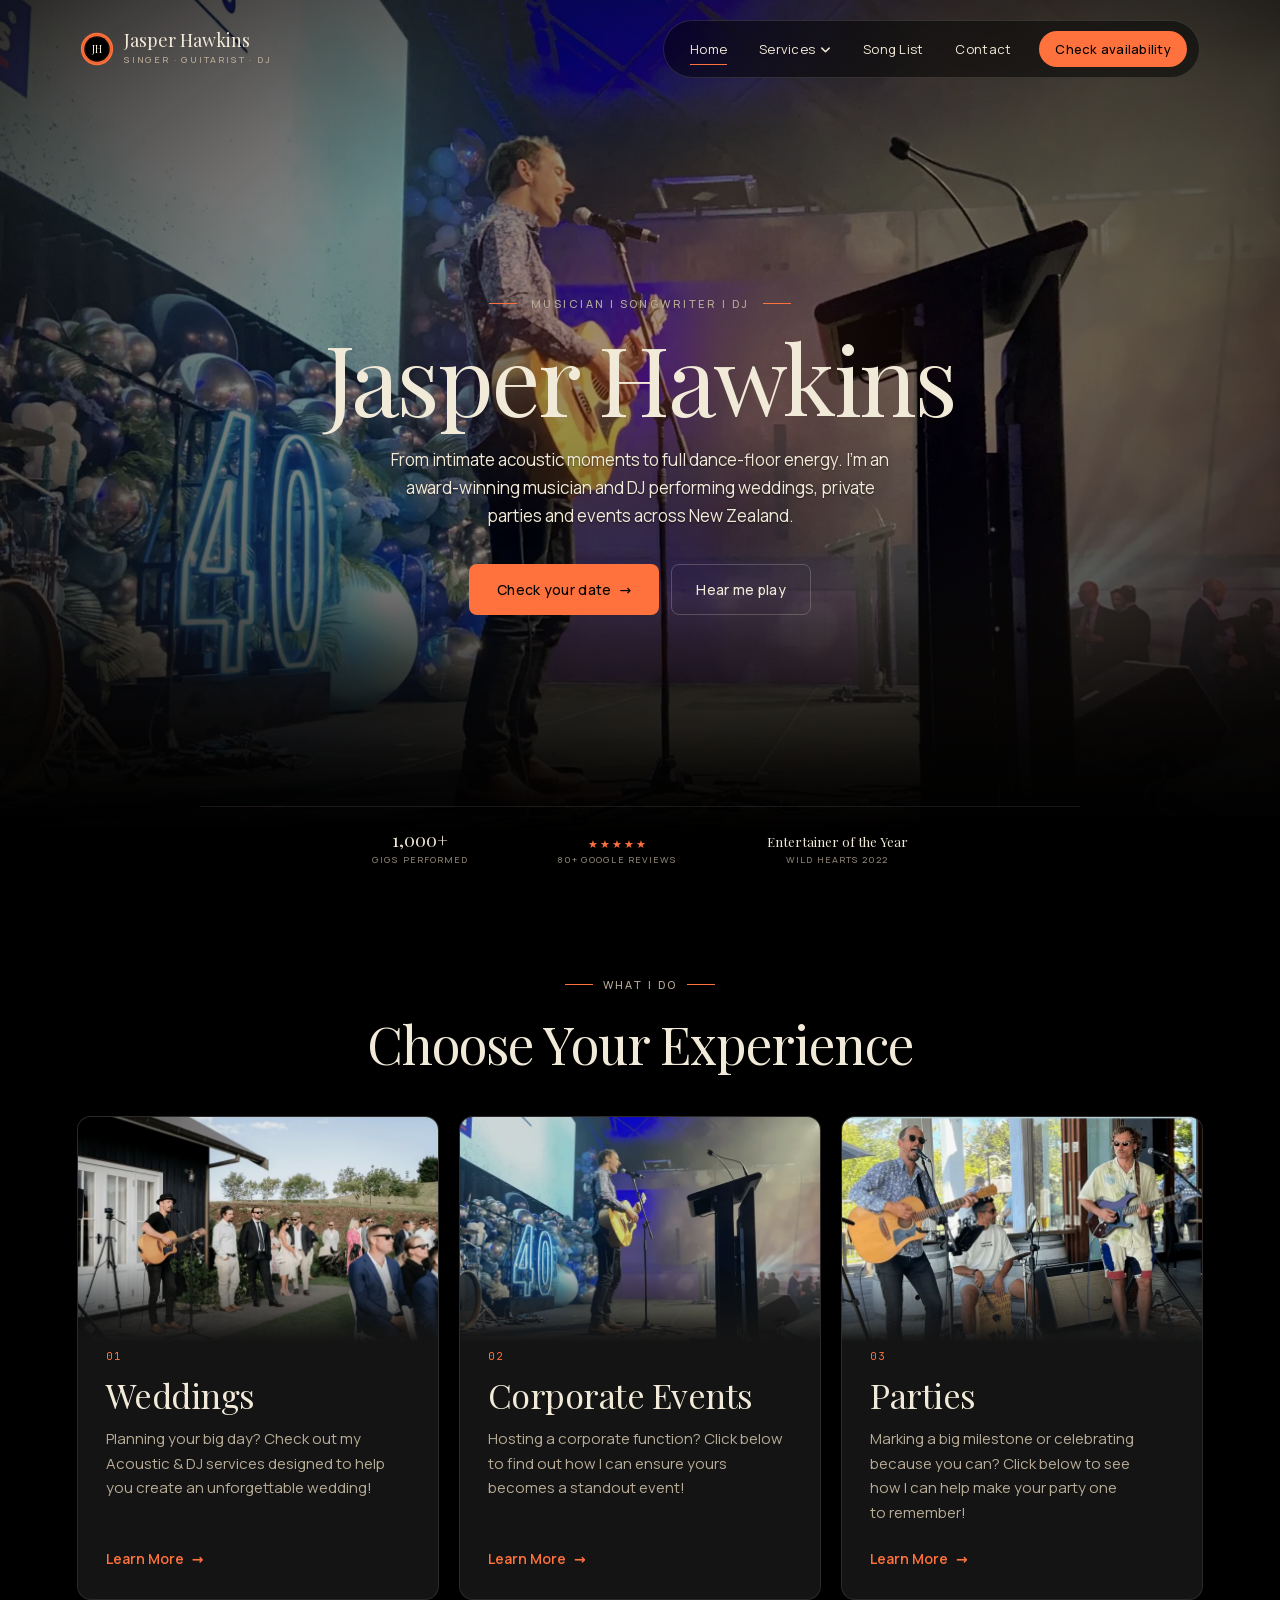
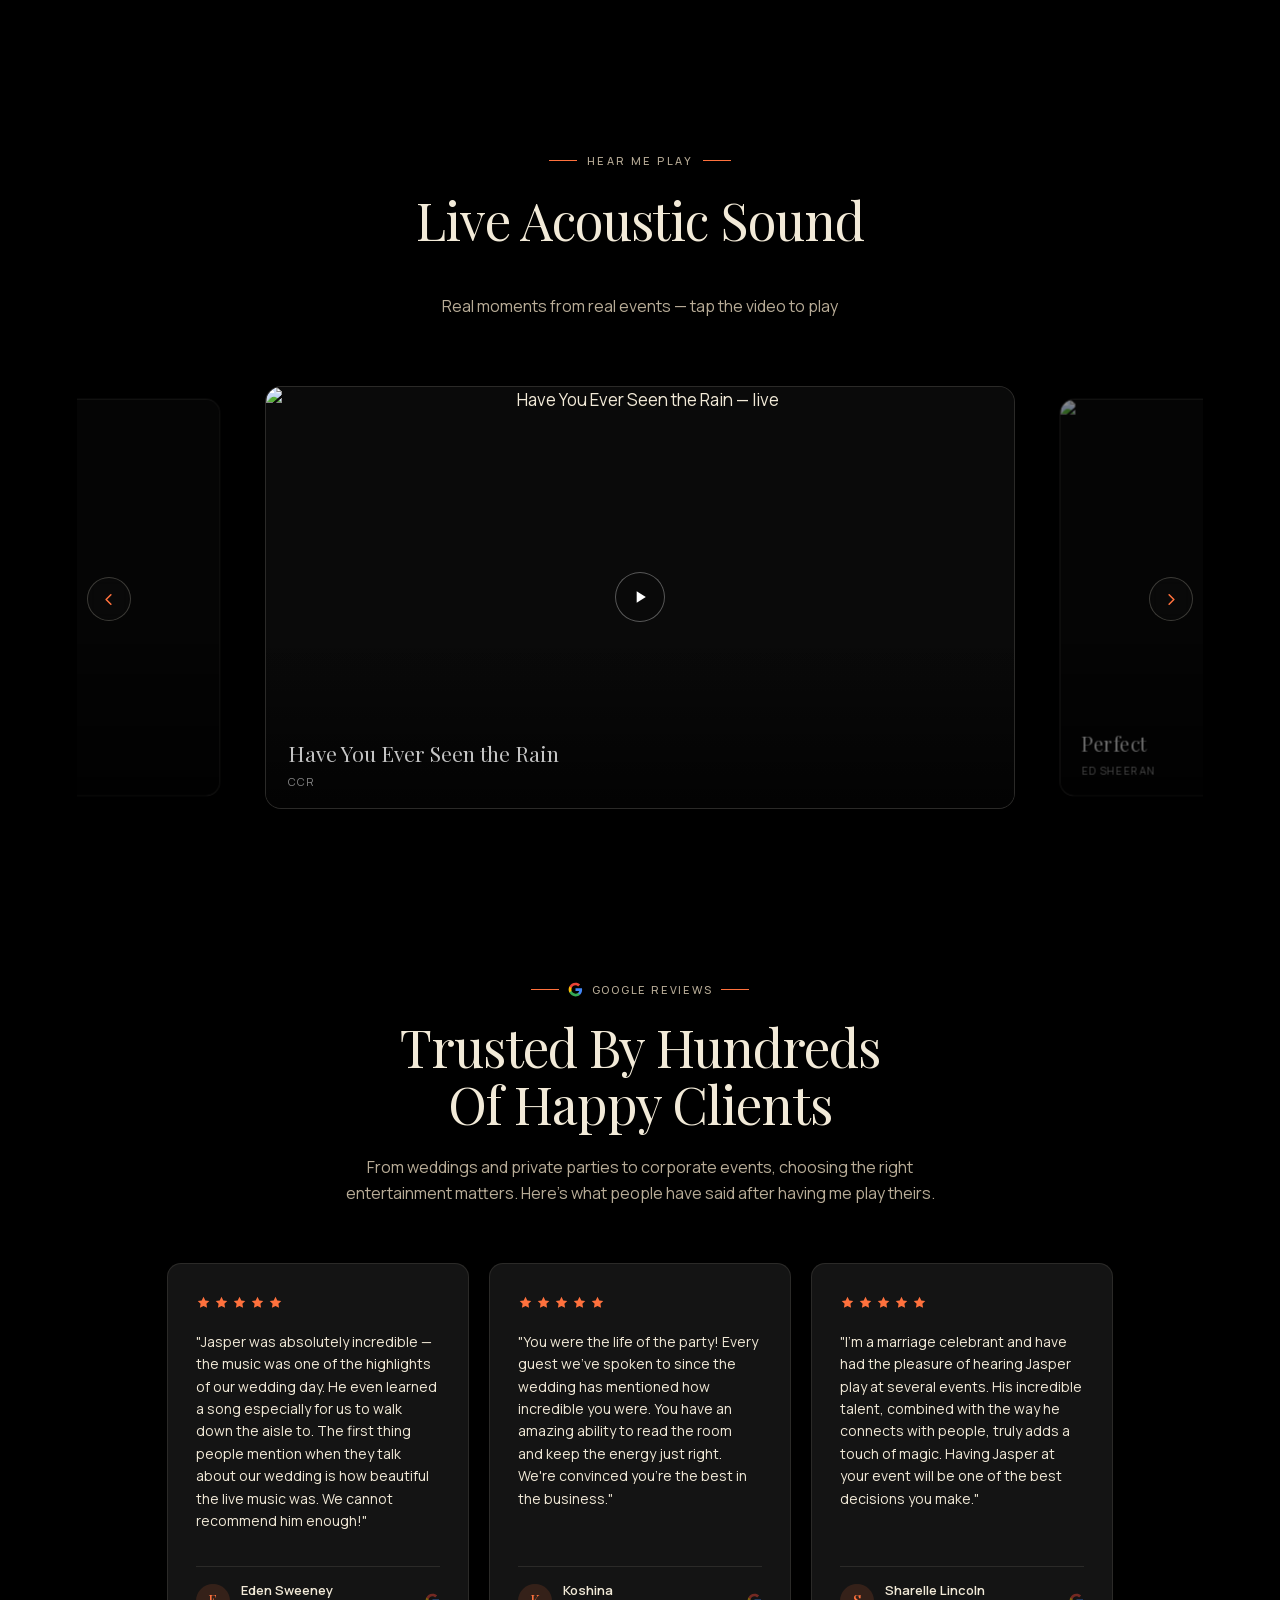
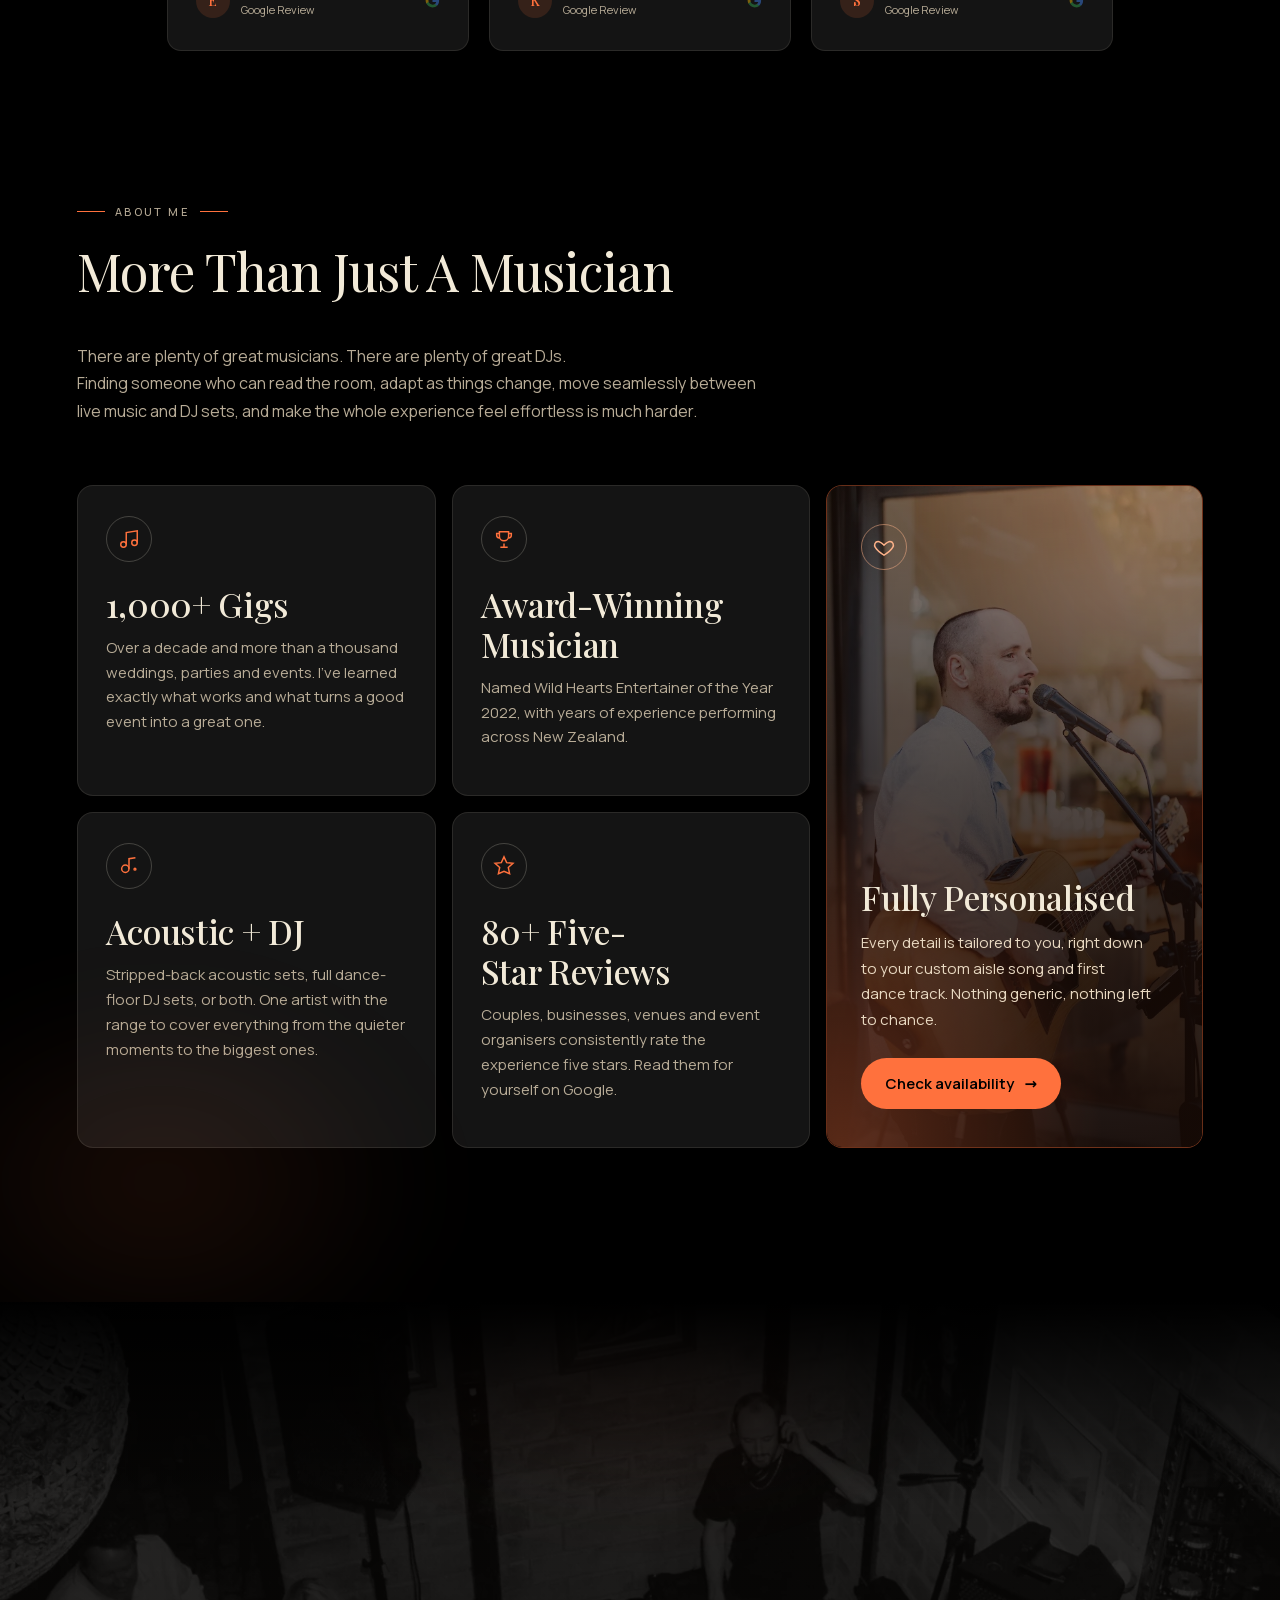
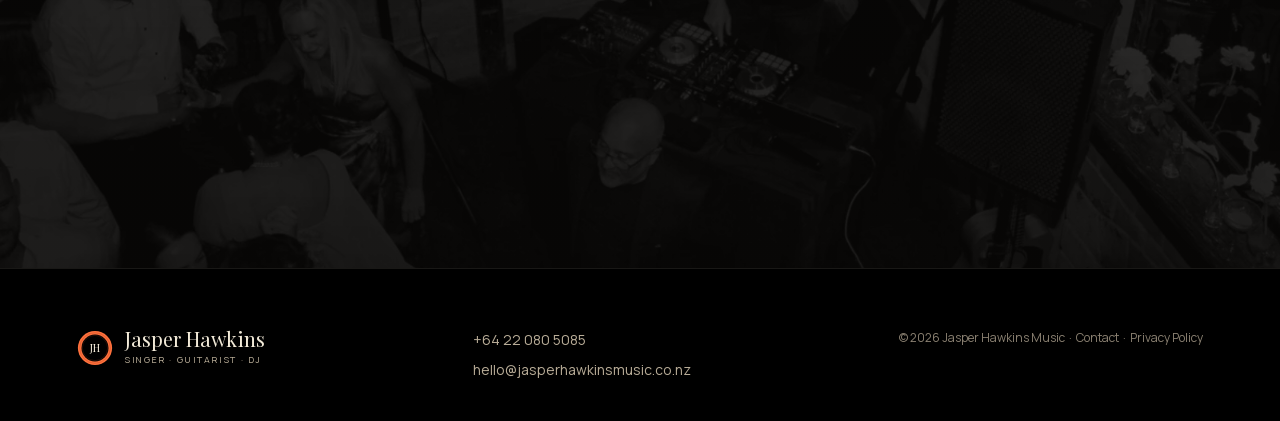
==== commit 66fcd1db: "Video rail: progressive MP4 for non-HLS browsers, drop hls.js Co-Authored-By: Claude Fable 5 <norepl" ====
--- a/index.html
+++ b/index.html
@@ -2349,8 +2349,7 @@
   })();
   </script>
 
-  <!-- Hear me play: adaptive Bunny streaming (HLS native on Safari, hls.js elsewhere) -->
-  <script src="https://cdn.jsdelivr.net/npm/hls.js@1.5.13/dist/hls.min.js" defer></script>
+  <!-- Hear me play: HLS native on Safari, progressive MP4 elsewhere -->
   <script>
   (function(){
     var CDN = 'vz-0620fbe9-cee.b-cdn.net';
@@ -2372,13 +2371,16 @@
     var cards = Array.prototype.slice.call(track.querySelectorAll('.hear-card'));
 
     function load(video, guid){
-      var u = 'https://' + CDN + '/' + guid + '/playlist.m3u8';
+      // Safari streams HLS natively; everywhere else a single progressive MP4
+      // beats hls.js here — no adaptive blur-in, and warmed cards buffer
+      // through the browser instead of a streaming engine per card
       video.preload = 'auto';
-      if (video.canPlayType('application/vnd.apple.mpegurl')) { video.src = u; video.load(); }
-      else if (window.Hls && window.Hls.isSupported()) {
-        var h = new Hls({ capLevelToPlayerSize: true, startLevel: -1 });
-        h.loadSource(u); h.attachMedia(video); video._hls = h;
-      } else { video.src = 'https://' + CDN + '/' + guid + '/play_720p.mp4'; }
+      if (video.canPlayType('application/vnd.apple.mpegurl')) {
+        video.src = 'https://' + CDN + '/' + guid + '/playlist.m3u8';
+      } else {
+        video.src = 'https://' + CDN + '/' + guid + '/play_720p.mp4';
+      }
+      video.load();
       video._loaded = true;
     }
     function stopOthers(current){
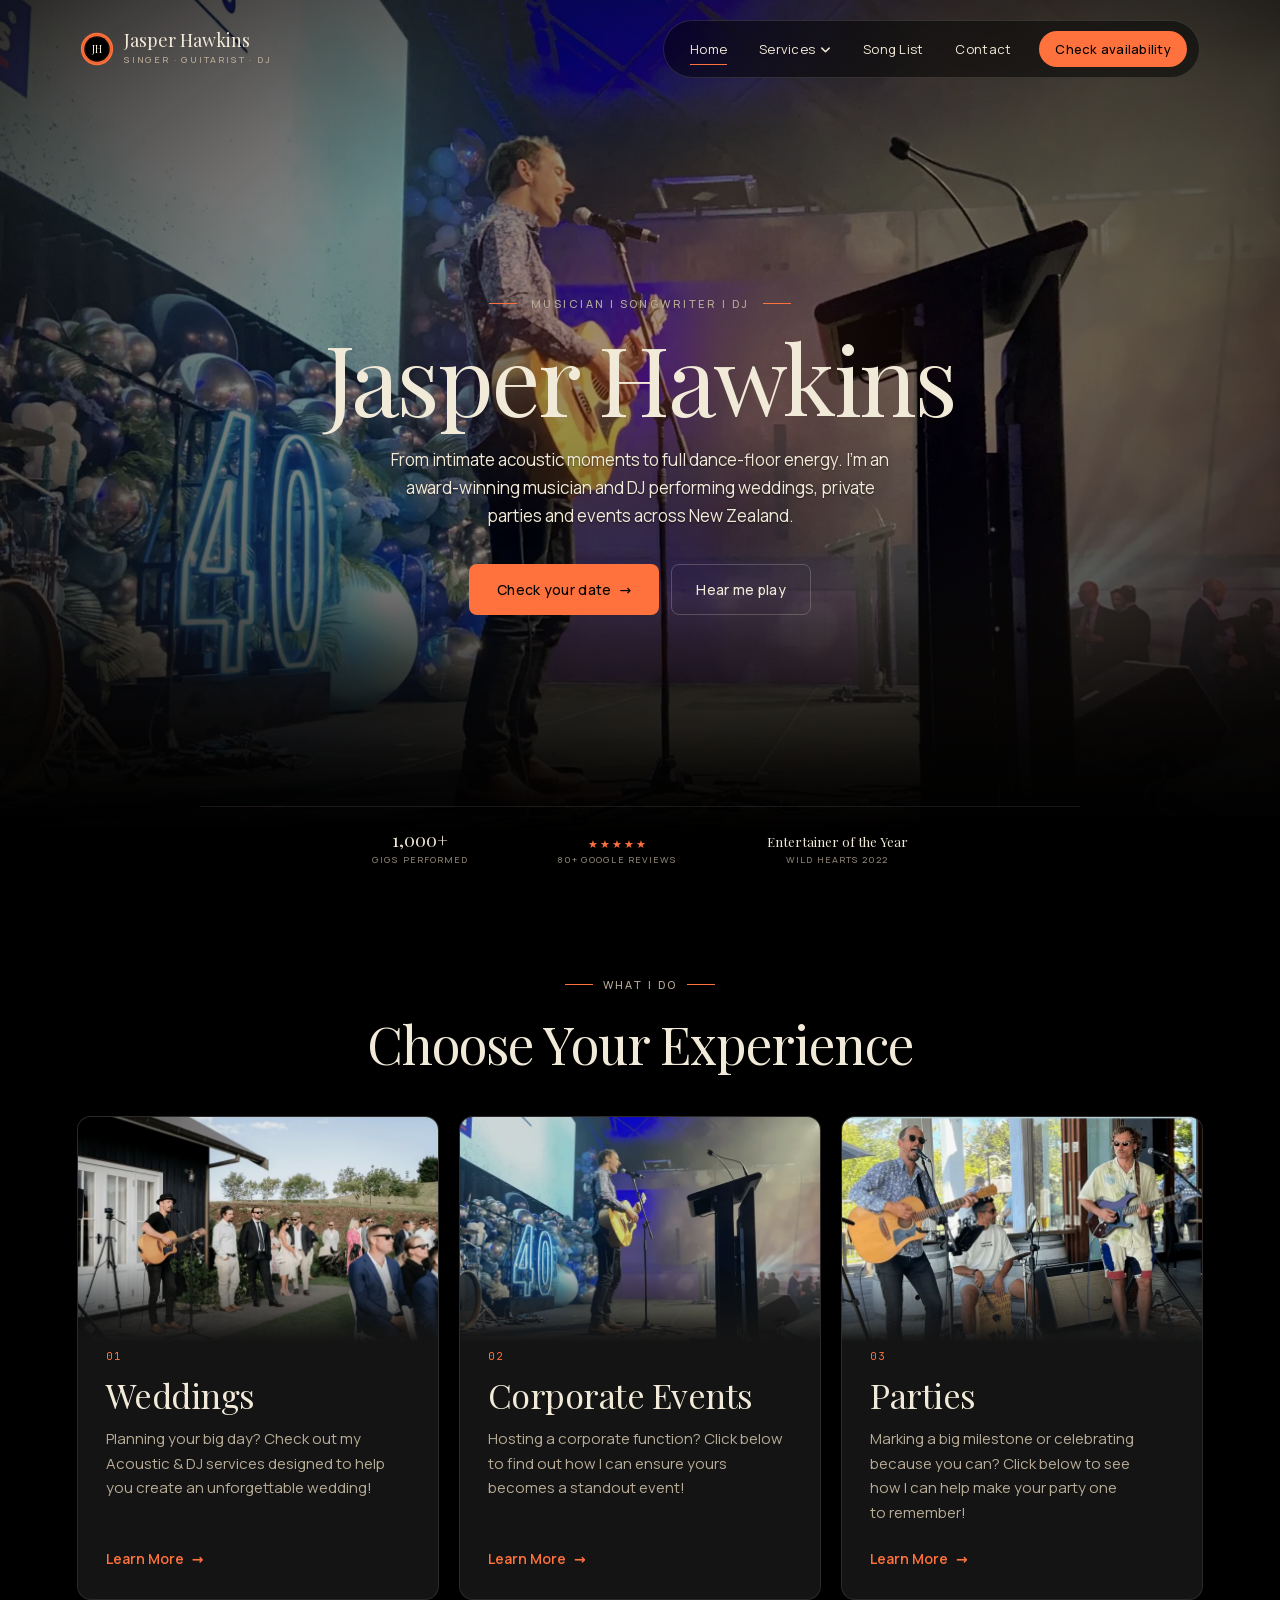
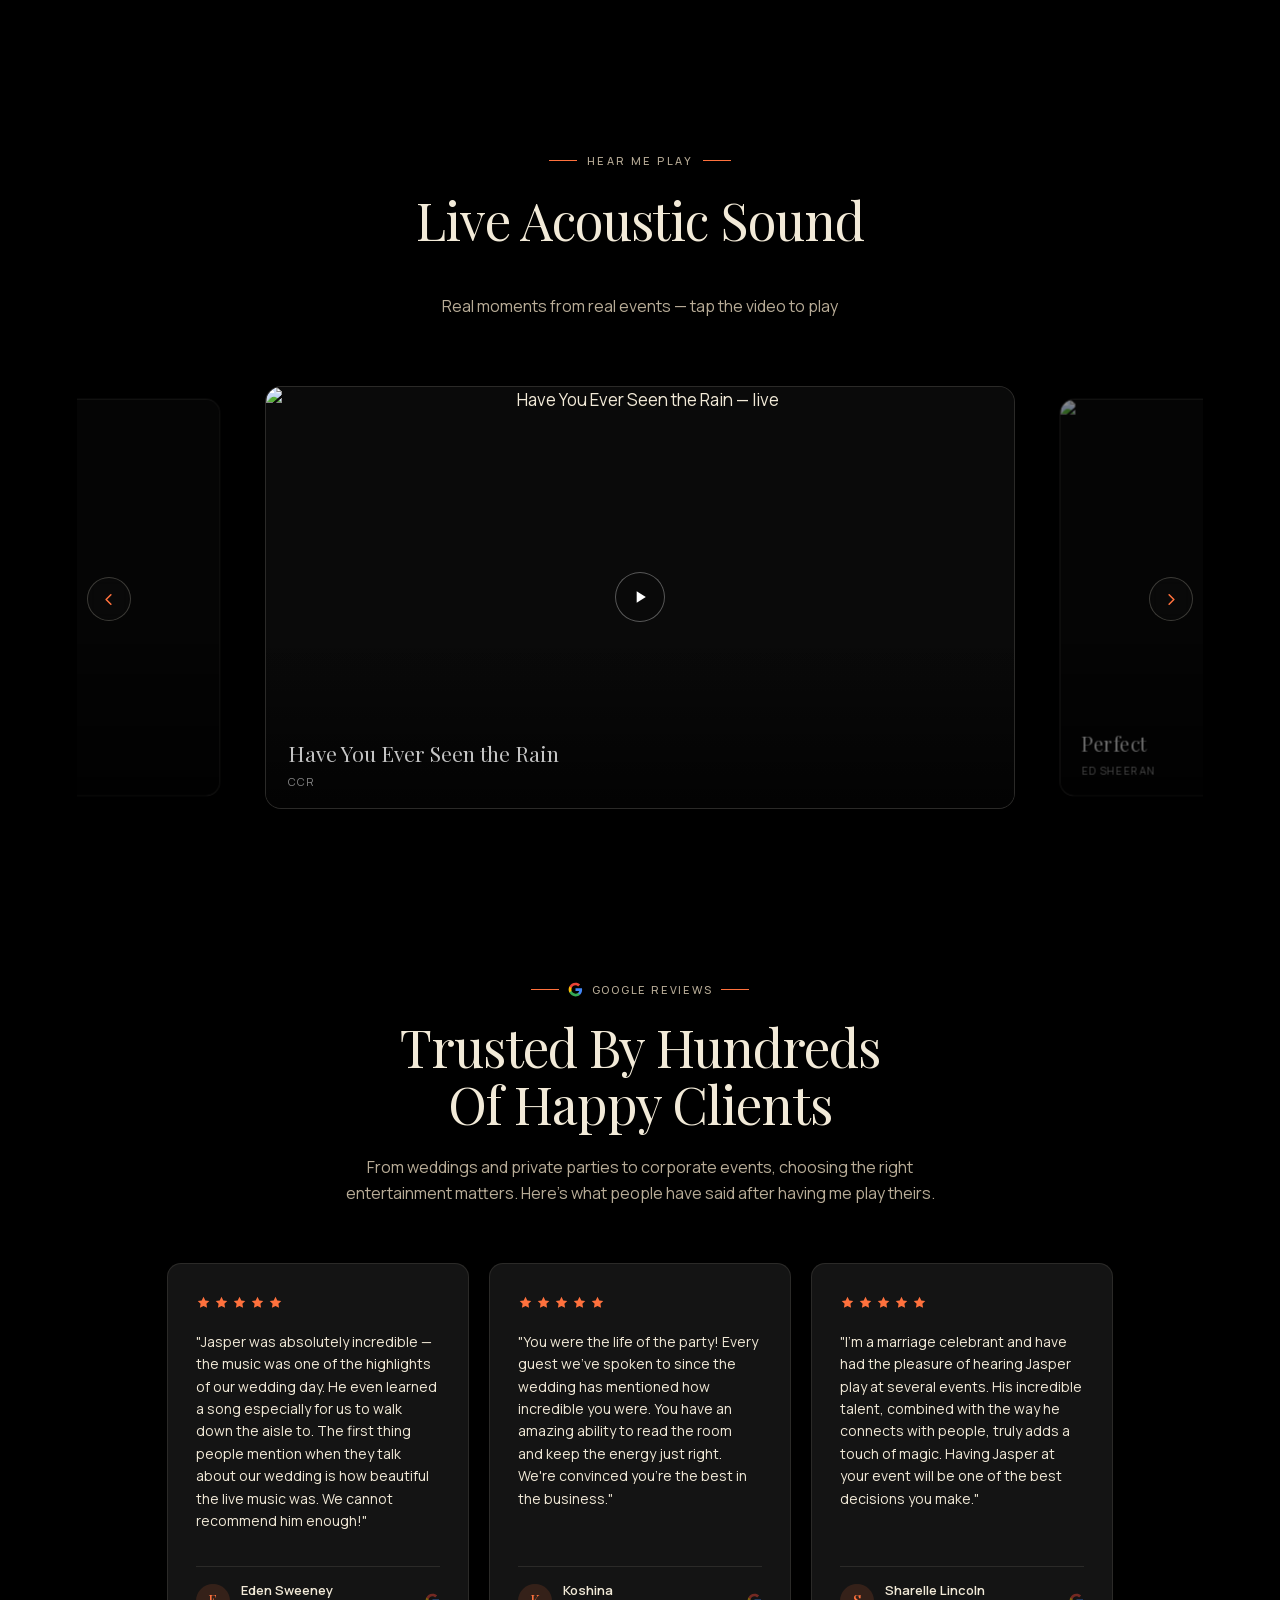
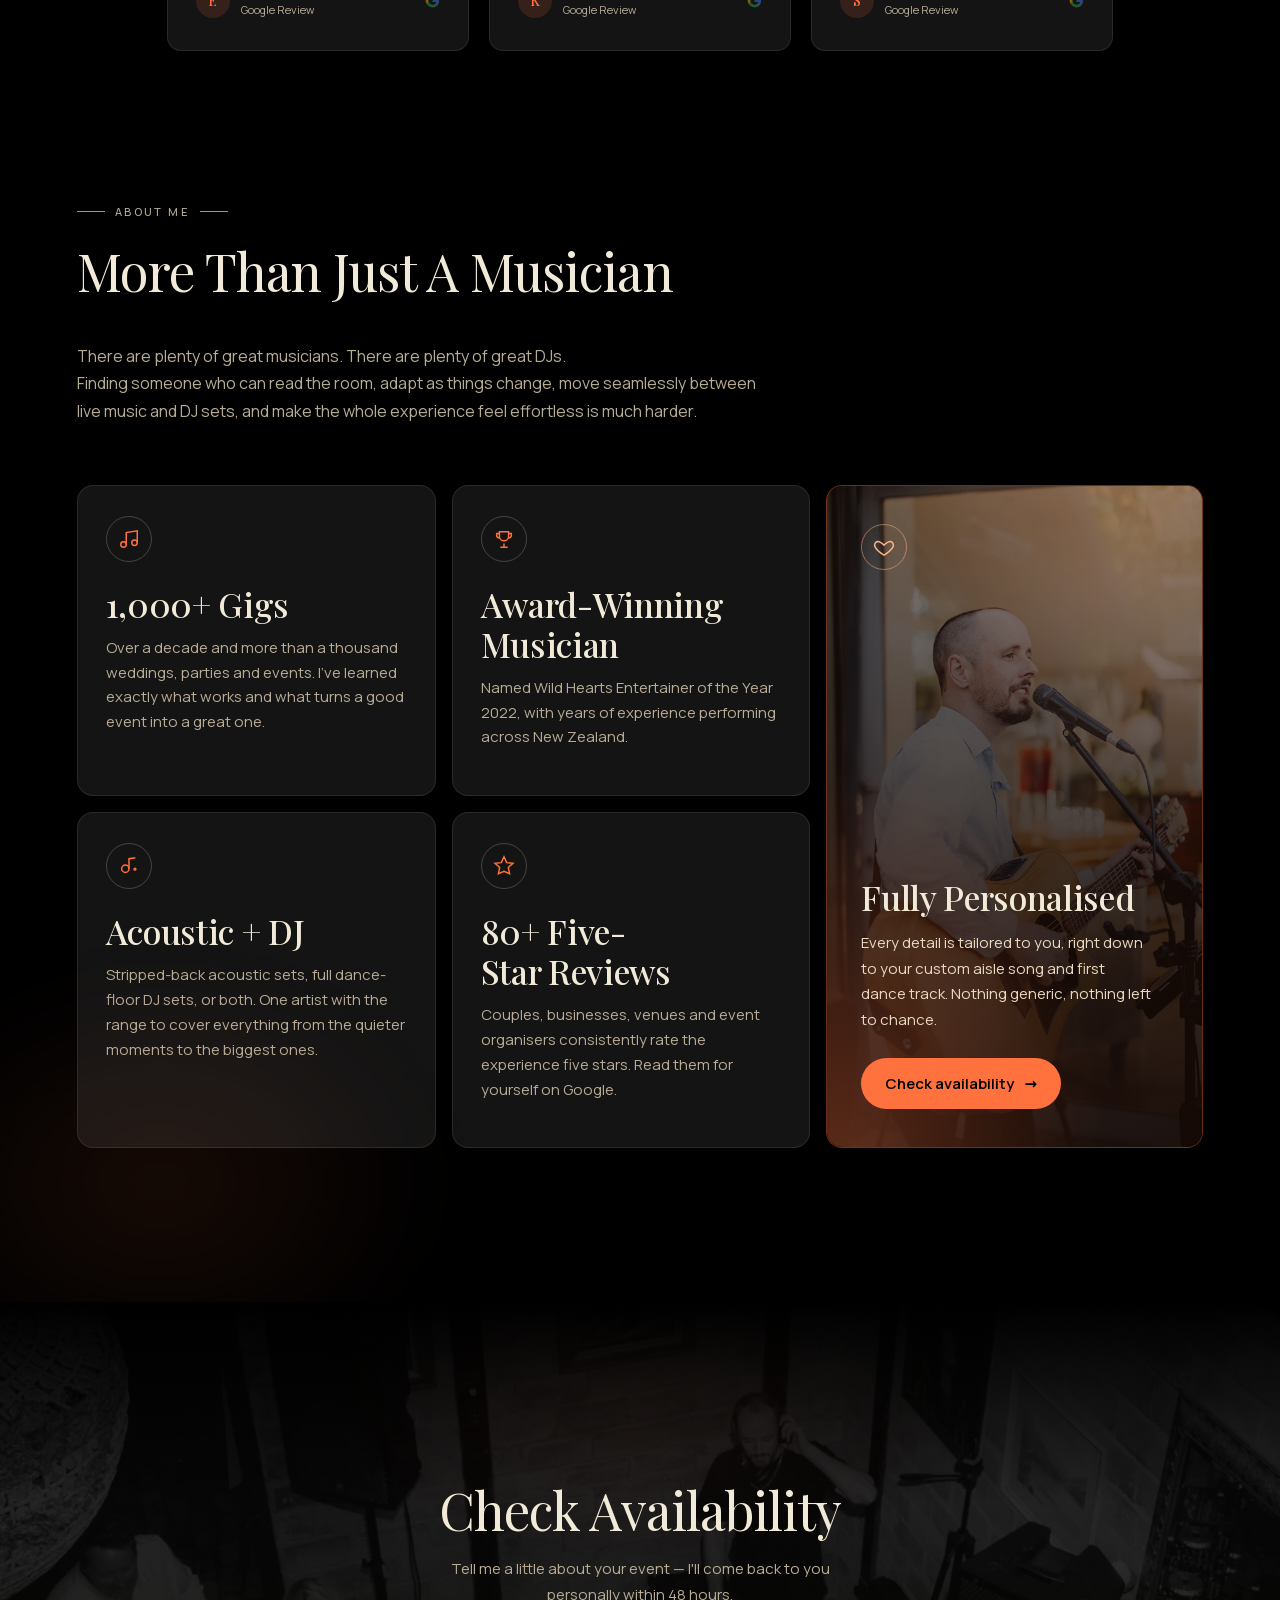
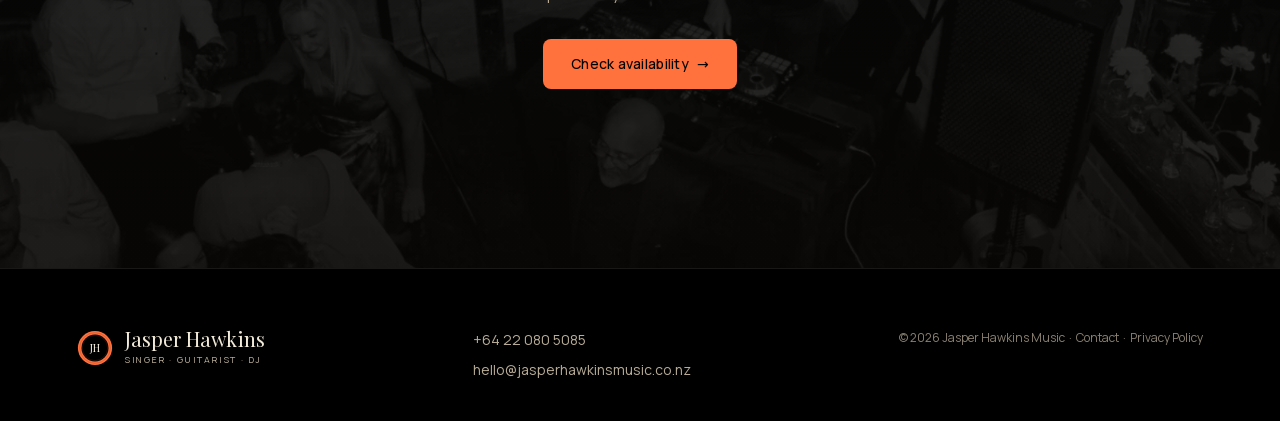
==== commit 701b2f56: "Enquiry attribution: remember ad/UTM tags and save them with the enquiry assets/attribution.js store" ====
--- a/index.html
+++ b/index.html
@@ -1527,6 +1527,7 @@
       .hear-cap .t { font-size: 17px; }
     }
     </style>
+  <script src="/assets/attribution.js" defer></script>
 </head>
 <body>
 
@@ -2108,6 +2109,7 @@
           source:        form.source.value,
           message:       form.message.value,
           enquiry_ref:   form.enquiry_ref ? form.enquiry_ref.value : '',  // honeypot
+          attribution:   window.jhmAttribution ? window.jhmAttribution() : null,  // ad/UTM tags, see assets/attribution.js
         };
 
         const orig = btn.textContent;
